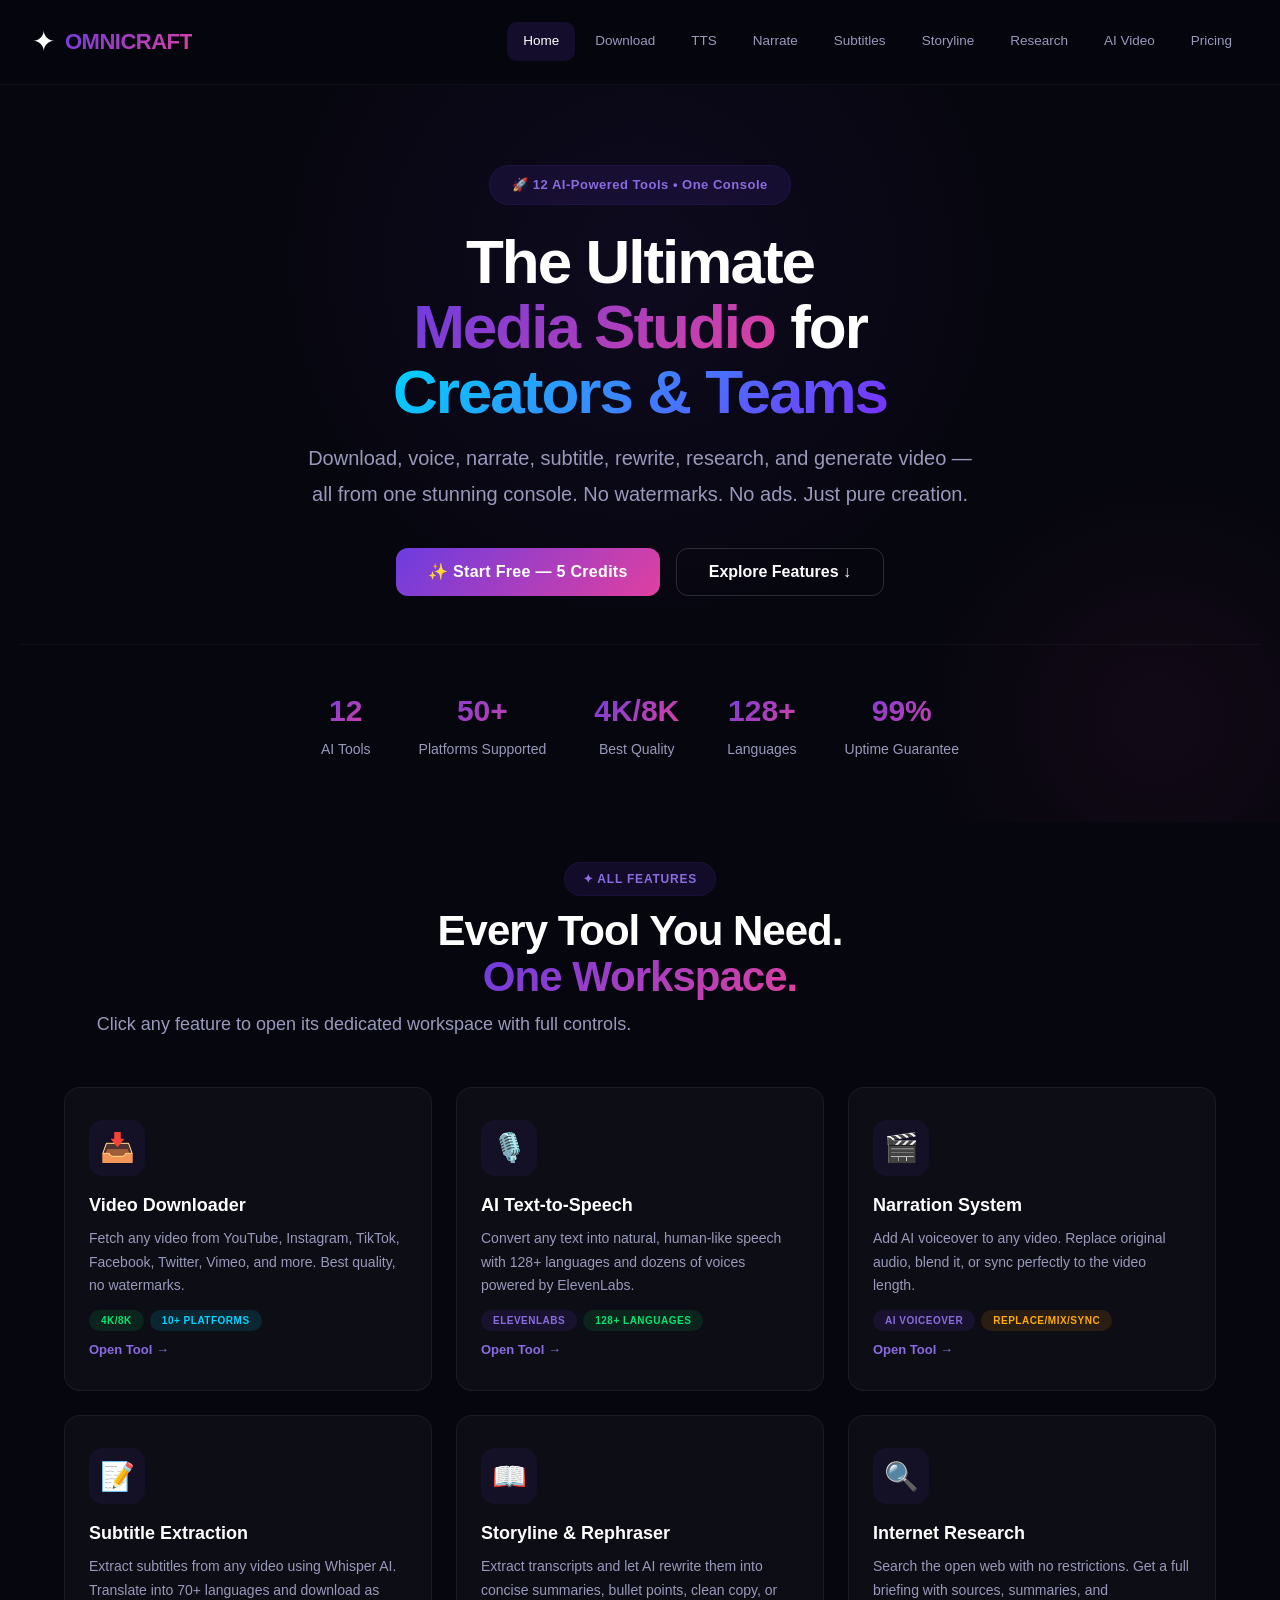
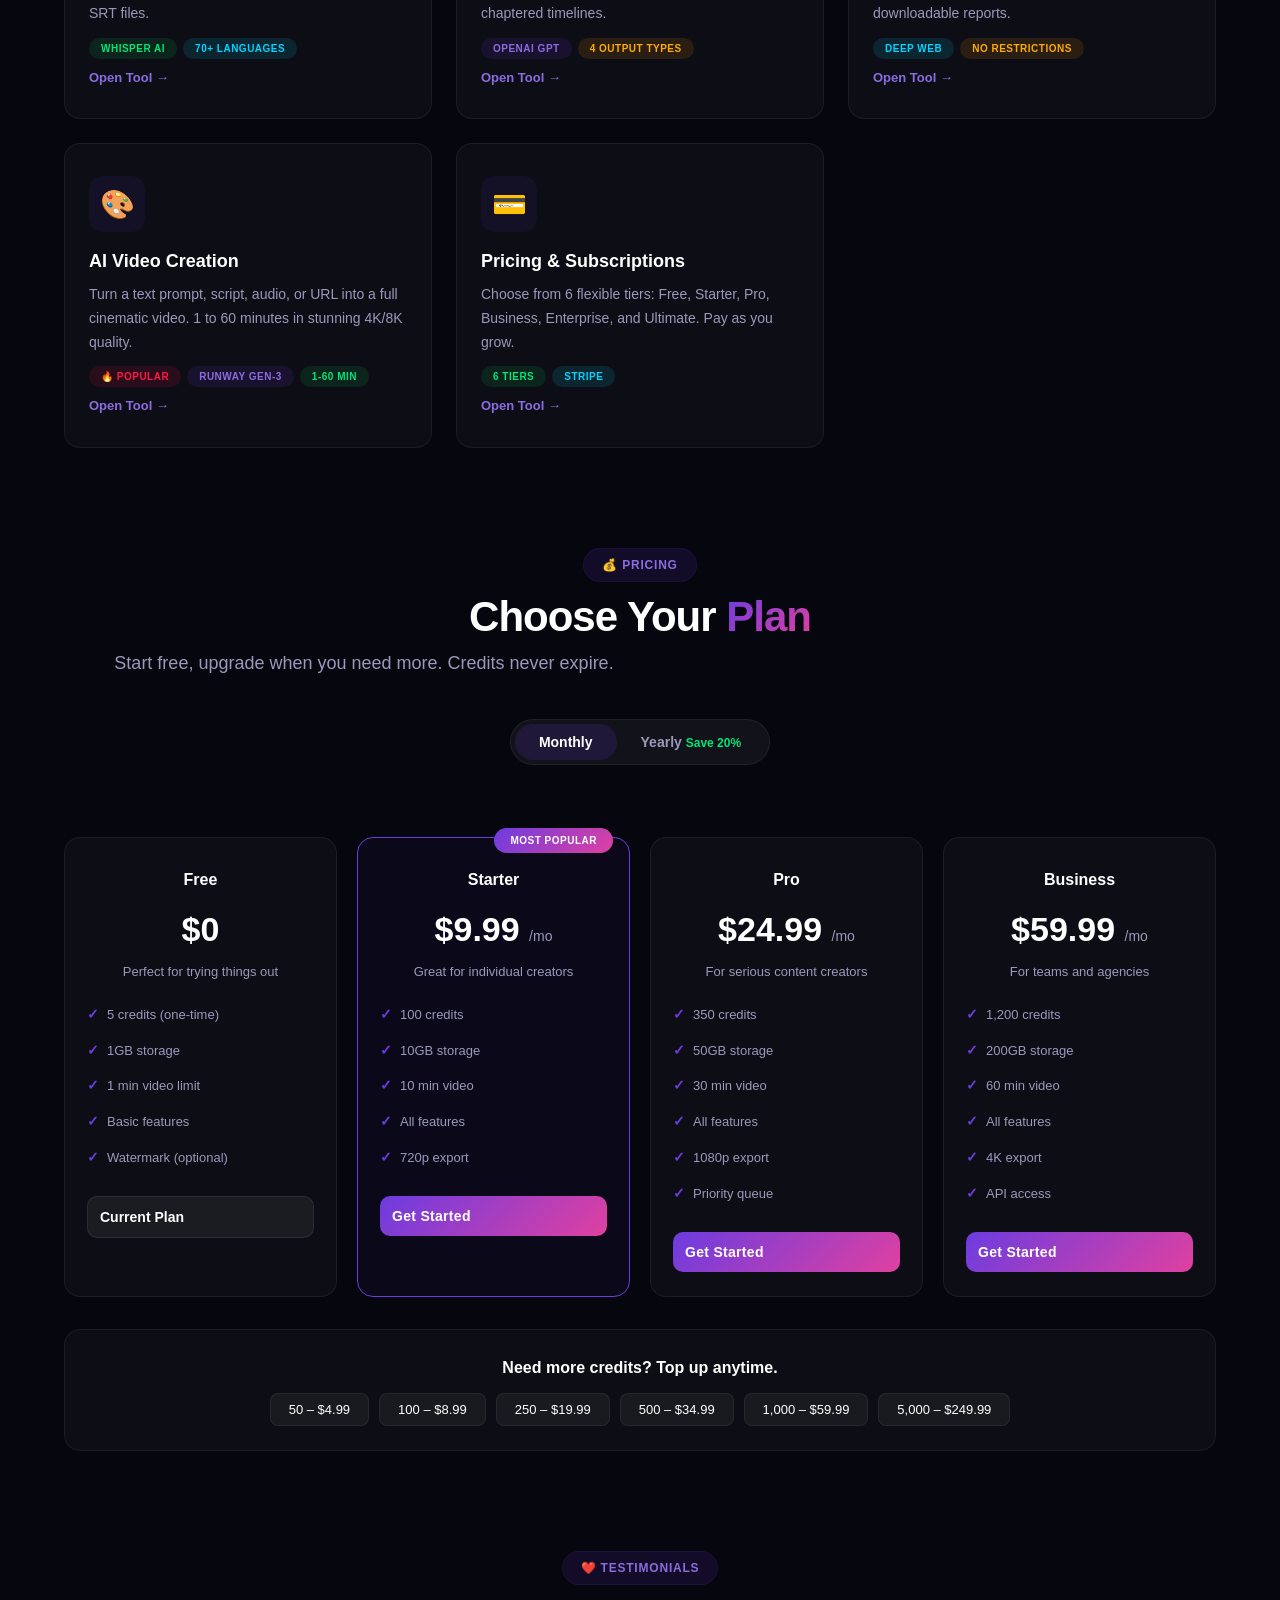
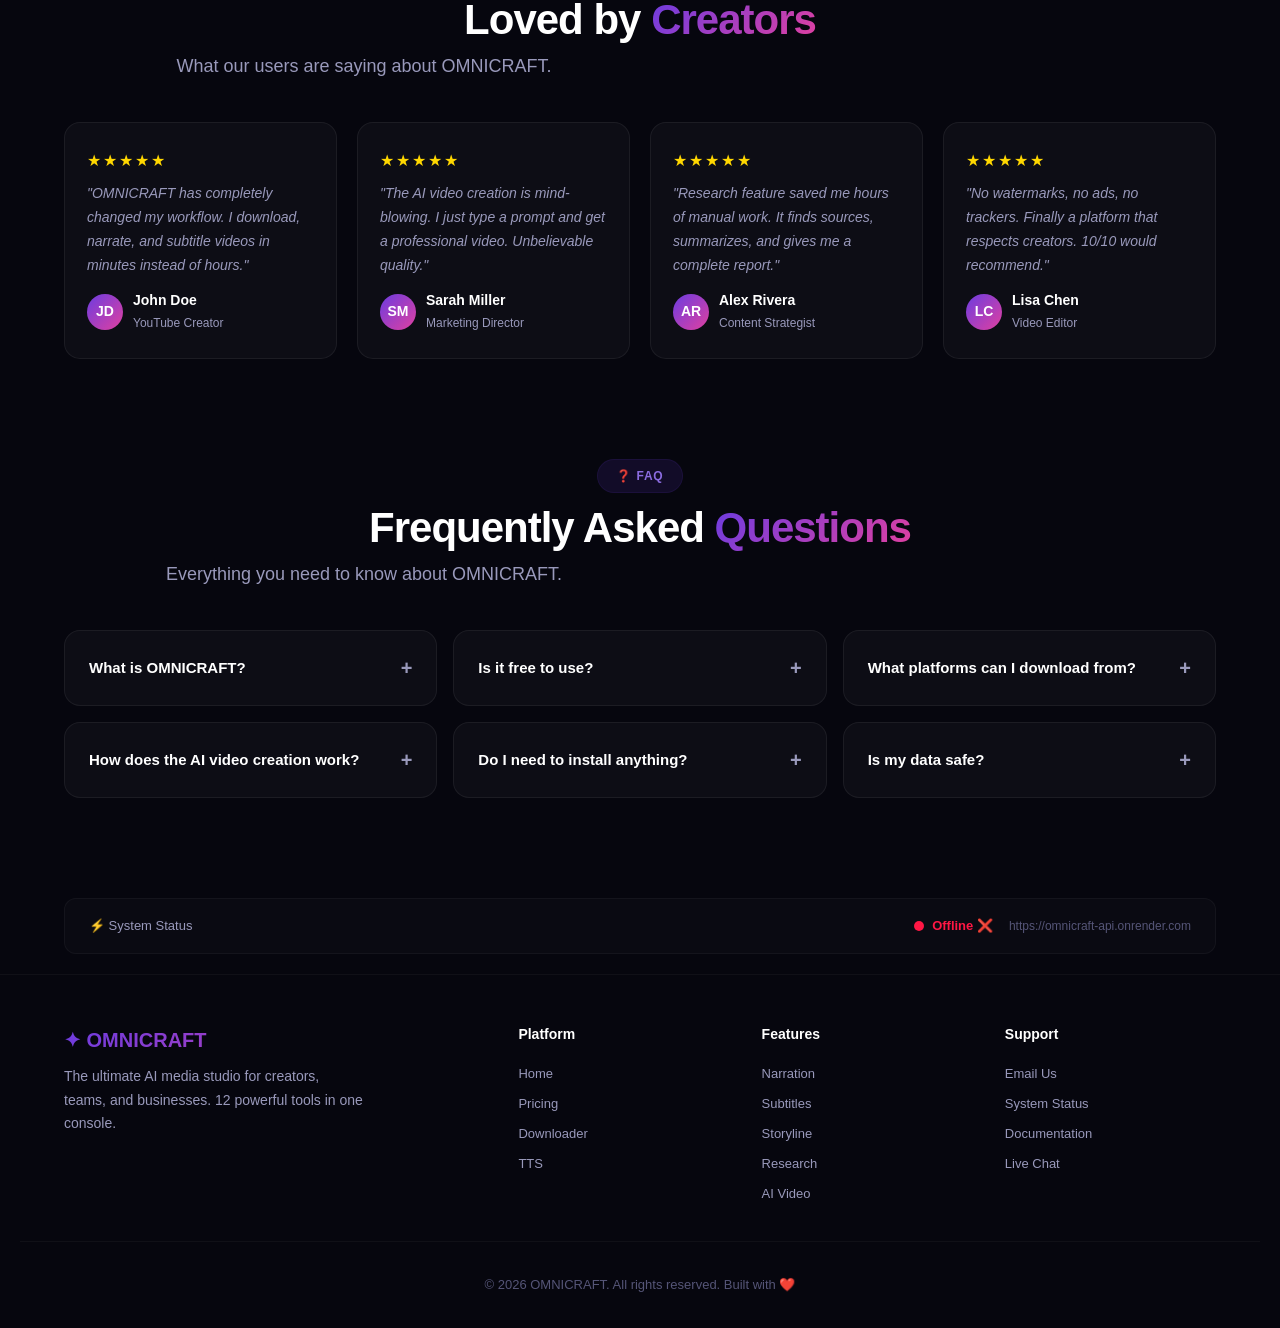
==== index.html @ f57deead "Rename index.html.html to index.html" ====
<!DOCTYPE html>
<html lang="en">
<head>
    <meta charset="UTF-8" />
    <meta name="viewport" content="width=device-width, initial-scale=1.0" />
    <title>OMNICRAFT – The Ultimate AI Video Studio</title>
    <meta name="description" content="12 AI-powered media tools in one platform. Download, narrate, subtitle, research, and create videos. No watermarks. No ads." />

    <style>
        /* ============================================================
                   RESET & BASE
                   ============================================================ */
        *,
        *::before,
        *::after {
            margin: 0;
            padding: 0;
            box-sizing: border-box;
        }

        :root {
            --bg-primary: #06060e;
            --bg-secondary: #0a0a18;
            --bg-card: rgba(255, 255, 255, 0.03);
            --border-card: rgba(255, 255, 255, 0.06);
            --text-primary: #ffffff;
            --text-secondary: #9999bb;
            --text-muted: #555577;
            --gradient-1: linear-gradient(135deg, #6c3ce0, #e040a0);
            --gradient-2: linear-gradient(135deg, #00d4ff, #7b2ffc);
            --gradient-3: linear-gradient(135deg, #f7971e, #ffd200);
            --shadow-glow: 0 8px 48px rgba(108, 60, 224, 0.2);
            --radius: 16px;
            --transition: 0.4s cubic-bezier(0.25, 0.46, 0.45, 0.94);
        }

        html {
            scroll-behavior: smooth;
        }

        body {
            background: var(--bg-primary);
            color: var(--text-primary);
            font-family: -apple-system, BlinkMacSystemFont, 'Segoe UI', Roboto, 'Helvetica Neue', Arial, sans-serif;
            min-height: 100vh;
            line-height: 1.7;
            overflow-x: hidden;
        }

        ::-webkit-scrollbar {
            width: 6px;
        }
        ::-webkit-scrollbar-track {
            background: var(--bg-primary);
        }
        ::-webkit-scrollbar-thumb {
            background: #6c3ce0;
            border-radius: 10px;
        }

        a {
            color: inherit;
            text-decoration: none;
        }

        .container {
            max-width: 1200px;
            margin: 0 auto;
            padding: 0 24px;
        }

        .gradient-text {
            background: var(--gradient-1);
            -webkit-background-clip: text;
            -webkit-text-fill-color: transparent;
            background-clip: text;
        }

        .gradient-text-2 {
            background: var(--gradient-2);
            -webkit-background-clip: text;
            -webkit-text-fill-color: transparent;
            background-clip: text;
        }

        .section-badge {
            display: inline-block;
            background: rgba(108, 60, 224, 0.12);
            color: #8b6ce0;
            padding: 6px 18px;
            border-radius: 100px;
            font-size: 12px;
            font-weight: 600;
            letter-spacing: 0.8px;
            text-transform: uppercase;
            margin-bottom: 12px;
            border: 1px solid rgba(108, 60, 224, 0.1);
        }

        .section-title {
            font-size: 42px;
            font-weight: 900;
            letter-spacing: -1px;
            margin-bottom: 8px;
            line-height: 1.1;
        }

        .section-subtitle {
            color: var(--text-secondary);
            font-size: 18px;
            max-width: 600px;
            margin-bottom: 40px;
        }

        .text-center {
            text-align: center;
        }

        .text-center .section-subtitle {
            margin-left: auto;
            margin-right: auto;
        }

        /* ============================================================
                   BUTTONS
                   ============================================================ */
        .btn-primary {
            background: var(--gradient-1);
            color: #fff;
            border: none;
            padding: 14px 32px;
            border-radius: 12px;
            font-weight: 700;
            font-size: 16px;
            cursor: pointer;
            transition: all var(--transition);
            letter-spacing: 0.3px;
            position: relative;
            overflow: hidden;
            display: inline-flex;
            align-items: center;
            gap: 8px;
        }

        .btn-primary:hover {
            transform: translateY(-3px);
            box-shadow: 0 12px 40px rgba(108, 60, 224, 0.35);
        }

        .btn-primary:active {
            transform: scale(0.97);
        }

        .btn-secondary {
            background: rgba(255, 255, 255, 0.06);
            color: #fff;
            border: 1px solid rgba(255, 255, 255, 0.08);
            padding: 14px 32px;
            border-radius: 12px;
            font-weight: 600;
            font-size: 16px;
            cursor: pointer;
            transition: all var(--transition);
            display: inline-flex;
            align-items: center;
            gap: 8px;
        }

        .btn-secondary:hover {
            background: rgba(255, 255, 255, 0.1);
            border-color: rgba(255, 255, 255, 0.2);
            transform: translateY(-3px);
        }

        .btn-success {
            background: linear-gradient(135deg, #00c853, #00e676);
            color: #fff;
            border: none;
            padding: 14px 32px;
            border-radius: 12px;
            font-weight: 700;
            font-size: 16px;
            cursor: pointer;
            transition: all var(--transition);
            display: inline-flex;
            align-items: center;
            gap: 8px;
        }

        .btn-success:hover {
            transform: translateY(-3px);
            box-shadow: 0 12px 40px rgba(0, 200, 83, 0.3);
        }

        .btn-outline {
            background: transparent;
            color: #fff;
            border: 1.5px solid rgba(255, 255, 255, 0.15);
            padding: 14px 32px;
            border-radius: 12px;
            font-weight: 600;
            font-size: 16px;
            cursor: pointer;
            transition: all var(--transition);
            display: inline-flex;
            align-items: center;
            gap: 8px;
        }

        .btn-outline:hover {
            background: rgba(255, 255, 255, 0.05);
            border-color: rgba(255, 255, 255, 0.3);
            transform: translateY(-3px);
        }

        .btn-sm {
            padding: 10px 22px;
            font-size: 14px;
        }

        /* ============================================================
                   NAVIGATION
                   ============================================================ */
        nav {
            display: flex;
            justify-content: space-between;
            align-items: center;
            padding: 18px 32px;
            background: rgba(6, 6, 14, 0.92);
            backdrop-filter: blur(20px);
            -webkit-backdrop-filter: blur(20px);
            border-bottom: 1px solid rgba(255, 255, 255, 0.04);
            position: sticky;
            top: 0;
            z-index: 1000;
            flex-wrap: wrap;
            gap: 12px;
        }

        .nav-brand {
            display: flex;
            align-items: center;
            gap: 10px;
            cursor: pointer;
            user-select: none;
        }

        .nav-brand .logo-icon {
            font-size: 28px;
        }

        .nav-brand .logo-text {
            font-size: 22px;
            font-weight: 800;
            background: var(--gradient-1);
            -webkit-background-clip: text;
            -webkit-text-fill-color: transparent;
            background-clip: text;
            letter-spacing: -0.5px;
        }

        .nav-links {
            display: flex;
            align-items: center;
            gap: 4px;
            flex-wrap: wrap;
        }

        .nav-links a {
            color: var(--text-secondary);
            font-size: 13.5px;
            font-weight: 500;
            padding: 8px 16px;
            border-radius: 10px;
            transition: all var(--transition);
            cursor: pointer;
        }

        .nav-links a:hover {
            color: #fff;
            background: rgba(255, 255, 255, 0.05);
        }

        .nav-links a.active {
            color: #fff;
            background: rgba(108, 60, 224, 0.15);
        }

        .nav-actions {
            display: flex;
            align-items: center;
            gap: 10px;
        }

        /* Mobile hamburger */
        .nav-toggle {
            display: none;
            background: none;
            border: none;
            color: #fff;
            font-size: 24px;
            cursor: pointer;
            padding: 4px 8px;
        }

        /* ============================================================
                   PAGE SYSTEM
                   ============================================================ */
        .page {
            display: none;
            animation: fadeSlideUp 0.5s ease;
        }

        .page.active {
            display: block;
        }

        @keyframes fadeSlideUp {
            from {
                opacity: 0;
                transform: translateY(30px);
            }
            to {
                opacity: 1;
                transform: translateY(0);
            }
        }

        .back-btn {
            display: inline-flex;
            align-items: center;
            gap: 8px;
            background: rgba(255, 255, 255, 0.05);
            border: none;
            color: var(--text-secondary);
            padding: 10px 20px;
            border-radius: 10px;
            cursor: pointer;
            font-size: 14px;
            font-weight: 500;
            transition: all var(--transition);
            margin-bottom: 28px;
        }

        .back-btn:hover {
            background: rgba(255, 255, 255, 0.1);
            color: #fff;
            transform: translateX(-4px);
        }

        .page-header {
            margin-bottom: 32px;
        }

        .page-header h1 {
            font-size: 38px;
            font-weight: 900;
            letter-spacing: -0.5px;
            margin-bottom: 6px;
        }

        .page-header p {
            color: var(--text-secondary);
            font-size: 18px;
        }

        .page-content {
            max-width: 900px;
            margin: 0 auto;
        }

        /* ============================================================
                   HOME – HERO
                   ============================================================ */
        .hero {
            position: relative;
            padding: 80px 20px 60px;
            text-align: center;
            overflow: hidden;
        }

        .hero-bg-glow {
            position: absolute;
            top: -30%;
            left: 50%;
            transform: translateX(-50%);
            width: 800px;
            height: 800px;
            background: radial-gradient(circle, rgba(108, 60, 224, 0.08), transparent 70%);
            pointer-events: none;
            z-index: 0;
        }

        .hero-bg-glow-2 {
            position: absolute;
            bottom: -20%;
            right: -10%;
            width: 500px;
            height: 500px;
            background: radial-gradient(circle, rgba(224, 64, 160, 0.06), transparent 70%);
            pointer-events: none;
            z-index: 0;
        }

        .hero-content {
            position: relative;
            z-index: 1;
        }

        .hero-badge {
            display: inline-block;
            background: rgba(108, 60, 224, 0.12);
            color: #8b6ce0;
            padding: 8px 22px;
            border-radius: 100px;
            font-size: 13px;
            font-weight: 600;
            letter-spacing: 0.5px;
            margin-bottom: 24px;
            border: 1px solid rgba(108, 60, 224, 0.1);
            animation: pulseBadge 2s infinite;
        }

        @keyframes pulseBadge {
            0%,
            100% {
                transform: scale(1);
            }
            50% {
                transform: scale(1.02);
            }
        }

        .hero h1 {
            font-size: 62px;
            font-weight: 900;
            line-height: 1.05;
            letter-spacing: -2px;
            margin-bottom: 16px;
        }

        .hero h1 .highlight {
            background: var(--gradient-1);
            -webkit-background-clip: text;
            -webkit-text-fill-color: transparent;
            background-clip: text;
        }

        .hero h1 .highlight-2 {
            background: var(--gradient-2);
            -webkit-background-clip: text;
            -webkit-text-fill-color: transparent;
            background-clip: text;
        }

        .hero p {
            color: var(--text-secondary);
            font-size: 20px;
            max-width: 680px;
            margin: 0 auto 36px;
            line-height: 1.8;
        }

        .hero-actions {
            display: flex;
            justify-content: center;
            gap: 16px;
            flex-wrap: wrap;
            margin-bottom: 48px;
        }

        .hero-stats {
            display: flex;
            justify-content: center;
            gap: 48px;
            padding-top: 40px;
            border-top: 1px solid rgba(255, 255, 255, 0.04);
            flex-wrap: wrap;
        }

        .hero-stats .stat {
            text-align: center;
        }

        .hero-stats .stat .number {
            font-size: 30px;
            font-weight: 900;
            background: var(--gradient-1);
            -webkit-background-clip: text;
            -webkit-text-fill-color: transparent;
            background-clip: text;
        }

        .hero-stats .stat .label {
            font-size: 14px;
            color: var(--text-secondary);
            font-weight: 500;
            margin-top: 2px;
        }

        /* ============================================================
                   HOME – FEATURES SECTION (DETAILED)
                   ============================================================ */
        .features-section {
            padding: 40px 0 60px;
        }

        .features-section .section-header {
            text-align: center;
            margin-bottom: 48px;
        }

        .features-grid {
            display: grid;
            grid-template-columns: repeat(auto-fit, minmax(280px, 1fr));
            gap: 24px;
        }

        .feature-card {
            background: var(--bg-card);
            border: 1px solid var(--border-card);
            border-radius: var(--radius);
            padding: 32px 24px 28px;
            cursor: pointer;
            transition: all var(--transition);
            position: relative;
            overflow: hidden;
            text-align: left;
        }

        .feature-card::before {
            content: '';
            position: absolute;
            top: 0;
            left: 0;
            right: 0;
            bottom: 0;
            background: var(--gradient-1);
            opacity: 0;
            transition: opacity var(--transition);
            border-radius: var(--radius);
        }

        .feature-card:hover::before {
            opacity: 0.05;
        }

        .feature-card:hover {
            transform: translateY(-8px);
            border-color: rgba(108, 60, 224, 0.2);
            box-shadow: var(--shadow-glow);
        }

        .feature-card:active {
            transform: scale(0.98);
        }

        .feature-card .icon-wrap {
            display: inline-flex;
            align-items: center;
            justify-content: center;
            width: 56px;
            height: 56px;
            background: rgba(108, 60, 224, 0.08);
            border-radius: 14px;
            font-size: 28px;
            margin-bottom: 14px;
            position: relative;
            z-index: 1;
            transition: all var(--transition);
        }

        .feature-card:hover .icon-wrap {
            background: rgba(108, 60, 224, 0.15);
            transform: scale(1.05);
        }

        .feature-card h3 {
            font-size: 18px;
            font-weight: 700;
            margin-bottom: 6px;
            position: relative;
            z-index: 1;
        }

        .feature-card p {
            font-size: 14px;
            color: var(--text-secondary);
            line-height: 1.7;
            margin-bottom: 12px;
            position: relative;
            z-index: 1;
        }

        .feature-card .feature-tags {
            display: flex;
            gap: 6px;
            flex-wrap: wrap;
            position: relative;
            z-index: 1;
        }

        .feature-card .feature-tags span {
            font-size: 10px;
            font-weight: 600;
            padding: 2px 12px;
            border-radius: 100px;
            text-transform: uppercase;
            letter-spacing: 0.5px;
        }

        .feature-card .feature-tags .tag-purple {
            background: rgba(108, 60, 224, 0.12);
            color: #8b6ce0;
        }

        .feature-card .feature-tags .tag-green {
            background: rgba(0, 200, 83, 0.12);
            color: #00e676;
        }

        .feature-card .feature-tags .tag-orange {
            background: rgba(255, 152, 0, 0.12);
            color: #ffab00;
        }

        .feature-card .feature-tags .tag-blue {
            background: rgba(0, 212, 255, 0.12);
            color: #00d4ff;
        }

        .feature-card .feature-tags .tag-red {
            background: rgba(255, 23, 68, 0.12);
            color: #ff1744;
        }

        .feature-card .learn-more {
            display: inline-flex;
            align-items: center;
            gap: 4px;
            color: #8b6ce0;
            font-size: 13px;
            font-weight: 600;
            margin-top: 8px;
            position: relative;
            z-index: 1;
            transition: all var(--transition);
        }

        .feature-card:hover .learn-more {
            gap: 10px;
            color: #a88cff;
        }

        /* ============================================================
                   HOME – PRICING SECTION
                   ============================================================ */
        .pricing-section {
            padding: 40px 0 60px;
        }

        .pricing-section .section-header {
            text-align: center;
            margin-bottom: 40px;
        }

        .pricing-toggle {
            display: inline-flex;
            background: rgba(255, 255, 255, 0.05);
            border-radius: 100px;
            padding: 4px;
            margin-bottom: 32px;
            border: 1px solid rgba(255, 255, 255, 0.06);
        }

        .pricing-toggle button {
            background: none;
            border: none;
            padding: 10px 24px;
            border-radius: 100px;
            color: var(--text-secondary);
            font-weight: 600;
            font-size: 14px;
            cursor: pointer;
            transition: all var(--transition);
        }

        .pricing-toggle button.active {
            background: rgba(108, 60, 224, 0.15);
            color: #fff;
        }

        .pricing-toggle button:hover:not(.active) {
            color: #fff;
        }

        .pricing-grid {
            display: grid;
            grid-template-columns: repeat(auto-fit, minmax(220px, 1fr));
            gap: 20px;
        }

        .pricing-card {
            background: var(--bg-card);
            border: 1px solid var(--border-card);
            border-radius: var(--radius);
            padding: 28px 22px 24px;
            text-align: center;
            transition: all var(--transition);
            position: relative;
        }

        .pricing-card:hover {
            transform: translateY(-6px);
            border-color: rgba(255, 255, 255, 0.1);
            box-shadow: var(--shadow-glow);
        }

        .pricing-card.popular {
            border-color: #6c3ce0;
            background: rgba(108, 60, 224, 0.05);
        }

        .pricing-card.popular .popular-badge {
            position: absolute;
            top: -10px;
            right: 16px;
            background: var(--gradient-1);
            color: #fff;
            font-size: 10px;
            font-weight: 700;
            padding: 4px 16px;
            border-radius: 100px;
            text-transform: uppercase;
            letter-spacing: 0.5px;
        }

        .pricing-card .plan-name {
            font-size: 16px;
            font-weight: 700;
        }

        .pricing-card .plan-price {
            font-size: 34px;
            font-weight: 900;
            margin: 8px 0 2px;
        }

        .pricing-card .plan-price small {
            font-size: 14px;
            font-weight: 400;
            color: var(--text-secondary);
        }

        .pricing-card .plan-desc {
            font-size: 13px;
            color: var(--text-secondary);
            margin-bottom: 14px;
        }

        .pricing-card .plan-features {
            list-style: none;
            margin: 14px 0 20px;
            text-align: left;
        }

        .pricing-card .plan-features li {
            padding: 6px 0;
            color: var(--text-secondary);
            font-size: 13px;
            display: flex;
            align-items: center;
            gap: 8px;
        }

        .pricing-card .plan-features li::before {
            content: '✓';
            color: #6c3ce0;
            font-weight: 700;
            font-size: 14px;
        }

        .pricing-card .btn {
            width: 100%;
            padding: 12px;
            border: none;
            border-radius: 10px;
            font-weight: 700;
            cursor: pointer;
            transition: all var(--transition);
            font-size: 14px;
        }

        .pricing-card .btn-primary {
            color: #fff;
        }

        .pricing-card .btn-secondary {
            color: #fff;
            background: rgba(255, 255, 255, 0.06);
            border: 1px solid rgba(255, 255, 255, 0.08);
        }

        .pricing-card .btn-secondary:hover {
            background: rgba(255, 255, 255, 0.12);
        }

        .pricing-extra {
            margin-top: 32px;
            padding: 24px;
            background: var(--bg-card);
            border: 1px solid var(--border-card);
            border-radius: var(--radius);
            text-align: center;
        }

        .pricing-extra h4 {
            font-size: 16px;
            margin-bottom: 12px;
        }

        .pricing-extra .credit-packs {
            display: flex;
            justify-content: center;
            gap: 10px;
            flex-wrap: wrap;
        }

        .pricing-extra .credit-packs button {
            background: rgba(255, 255, 255, 0.05);
            border: 1px solid rgba(255, 255, 255, 0.06);
            color: #fff;
            padding: 8px 18px;
            border-radius: 8px;
            cursor: pointer;
            font-size: 13px;
            transition: all var(--transition);
        }

        .pricing-extra .credit-packs button:hover {
            background: rgba(255, 255, 255, 0.1);
            transform: translateY(-2px);
        }

        /* ============================================================
                   HOME – TESTIMONIALS
                   ============================================================ */
        .testimonials-section {
            padding: 40px 0 60px;
        }

        .testimonials-section .section-header {
            text-align: center;
            margin-bottom: 40px;
        }

        .testimonial-grid {
            display: grid;
            grid-template-columns: repeat(auto-fit, minmax(240px, 1fr));
            gap: 20px;
        }

        .testimonial-card {
            background: var(--bg-card);
            border: 1px solid var(--border-card);
            border-radius: var(--radius);
            padding: 24px 22px;
            transition: all var(--transition);
        }

        .testimonial-card:hover {
            border-color: rgba(108, 60, 224, 0.15);
            transform: translateY(-4px);
        }

        .testimonial-card .stars {
            color: #ffd700;
            font-size: 16px;
            letter-spacing: 2px;
            margin-bottom: 8px;
        }

        .testimonial-card blockquote {
            color: var(--text-secondary);
            font-size: 14px;
            line-height: 1.7;
            font-style: italic;
            margin-bottom: 12px;
        }

        .testimonial-card .author {
            display: flex;
            align-items: center;
            gap: 10px;
        }

        .testimonial-card .author .avatar {
            width: 36px;
            height: 36px;
            border-radius: 50%;
            background: var(--gradient-1);
            display: flex;
            align-items: center;
            justify-content: center;
            font-weight: 700;
            font-size: 14px;
        }

        .testimonial-card .author .name {
            font-size: 14px;
            font-weight: 600;
        }

        .testimonial-card .author .role {
            font-size: 12px;
            color: var(--text-secondary);
        }

        /* ============================================================
                   HOME – FAQ
                   ============================================================ */
        .faq-section {
            padding: 40px 0 60px;
        }

        .faq-section .section-header {
            text-align: center;
            margin-bottom: 40px;
        }

        .faq-grid {
            display: grid;
            grid-template-columns: repeat(auto-fit, minmax(300px, 1fr));
            gap: 16px;
        }

        .faq-item {
            background: var(--bg-card);
            border: 1px solid var(--border-card);
            border-radius: var(--radius);
            padding: 20px 24px;
            cursor: pointer;
            transition: all var(--transition);
        }

        .faq-item:hover {
            border-color: rgba(255, 255, 255, 0.1);
        }

        .faq-item .question {
            font-weight: 700;
            font-size: 15px;
            display: flex;
            justify-content: space-between;
            align-items: center;
        }

        .faq-item .question .toggle {
            font-size: 20px;
            color: var(--text-secondary);
            transition: all var(--transition);
        }

        .faq-item .answer {
            color: var(--text-secondary);
            font-size: 14px;
            line-height: 1.7;
            max-height: 0;
            overflow: hidden;
            transition: max-height 0.4s ease, padding 0.3s ease;
        }

        .faq-item.open .answer {
            max-height: 200px;
            padding-top: 12px;
        }

        .faq-item.open .question .toggle {
            transform: rotate(45deg);
        }

        /* ============================================================
                   FOOTER
                   ============================================================ */
        .footer {
            padding: 48px 20px 32px;
            border-top: 1px solid rgba(255, 255, 255, 0.04);
            margin-top: 20px;
        }

        .footer-grid {
            display: grid;
            grid-template-columns: 2fr 1fr 1fr 1fr;
            gap: 32px;
            max-width: 1200px;
            margin: 0 auto;
            padding: 0 24px;
        }

        .footer-brand .logo-text {
            font-size: 20px;
            font-weight: 800;
            background: var(--gradient-1);
            -webkit-background-clip: text;
            -webkit-text-fill-color: transparent;
            background-clip: text;
        }

        .footer-brand p {
            color: var(--text-secondary);
            font-size: 14px;
            margin-top: 8px;
            max-width: 300px;
            line-height: 1.7;
        }

        .footer-col h5 {
            font-size: 14px;
            font-weight: 700;
            margin-bottom: 12px;
            color: #fff;
        }

        .footer-col a {
            display: block;
            color: var(--text-secondary);
            font-size: 13px;
            padding: 4px 0;
            transition: color var(--transition);
            cursor: pointer;
        }

        .footer-col a:hover {
            color: #fff;
        }

        .footer-bottom {
            text-align: center;
            padding-top: 32px;
            margin-top: 32px;
            border-top: 1px solid rgba(255, 255, 255, 0.04);
            color: var(--text-muted);
            font-size: 13px;
        }

        /* ============================================================
                   FEATURE PAGES – CARDS & FORMS
                   ============================================================ */
        .card {
            background: var(--bg-card);
            border: 1px solid var(--border-card);
            border-radius: var(--radius);
            padding: 28px;
            margin-bottom: 20px;
            transition: border-color var(--transition);
        }

        .card:hover {
            border-color: rgba(255, 255, 255, 0.08);
        }

        .card h3 {
            font-size: 18px;
            font-weight: 700;
            margin-bottom: 16px;
        }

        .card label {
            display: block;
            font-size: 13px;
            font-weight: 600;
            color: var(--text-secondary);
            margin-bottom: 4px;
            margin-top: 14px;
        }

        .card label:first-of-type {
            margin-top: 0;
        }

        .card input,
        .card textarea,
        .card select {
            width: 100%;
            padding: 12px 16px;
            background: rgba(255, 255, 255, 0.04);
            border: 1px solid rgba(255, 255, 255, 0.06);
            border-radius: 10px;
            color: #fff;
            font-size: 14px;
            font-family: inherit;
            transition: all var(--transition);
        }

        .card input:focus,
        .card textarea:focus,
        .card select:focus {
            outline: none;
            border-color: #6c3ce0;
            background: rgba(255, 255, 255, 0.06);
            box-shadow: 0 0 0 3px rgba(108, 60, 224, 0.1);
        }

        .card textarea {
            min-height: 100px;
            resize: vertical;
        }

        .card select option {
            background: #14141e;
            color: #fff;
        }

        .form-row {
            display: grid;
            grid-template-columns: 1fr 1fr;
            gap: 14px;
        }

        .form-grid-3 {
            display: grid;
            grid-template-columns: repeat(auto-fit, minmax(160px, 1fr));
            gap: 12px;
        }

        .form-grid-4 {
            display: grid;
            grid-template-columns: repeat(auto-fit, minmax(140px, 1fr));
            gap: 12px;
        }

        .output-box {
            background: rgba(255, 255, 255, 0.02);
            border: 1px solid rgba(255, 255, 255, 0.05);
            border-radius: 10px;
            padding: 16px;
            min-height: 70px;
            color: var(--text-secondary);
            font-size: 14px;
            line-height: 1.7;
            margin-top: 14px;
            white-space: pre-wrap;
            word-break: break-word;
            transition: all var(--transition);
        }

        .output-box.has-content {
            color: #eee;
            border-color: rgba(108, 60, 224, 0.15);
        }

        .status-badge {
            display: inline-block;
            padding: 4px 14px;
            border-radius: 100px;
            font-size: 12px;
            font-weight: 600;
            margin-top: 8px;
            margin-right: 6px;
        }

        .status-badge.purple {
            background: rgba(108, 60, 224, 0.12);
            color: #8b6ce0;
        }

        .status-badge.green {
            background: rgba(0, 200, 83, 0.12);
            color: #00e676;
        }

        .status-badge.orange {
            background: rgba(255, 152, 0, 0.12);
            color: #ffab00;
        }

        .status-badge.blue {
            background: rgba(0, 212, 255, 0.12);
            color: #00d4ff;
        }

        /* ============================================================
                   STATUS BAR
                   ============================================================ */
        .status-bar {
            background: rgba(255, 255, 255, 0.02);
            border: 1px solid rgba(255, 255, 255, 0.04);
            border-radius: 12px;
            padding: 16px 24px;
            display: flex;
            justify-content: space-between;
            align-items: center;
            flex-wrap: wrap;
            gap: 12px;
            margin-top: 40px;
        }

        .status-bar .status-label {
            font-size: 13px;
            color: var(--text-secondary);
        }

        .status-bar .status-indicator {
            display: flex;
            align-items: center;
            gap: 8px;
            font-size: 13px;
            font-weight: 600;
        }

        .status-bar .status-indicator .dot {
            width: 10px;
            height: 10px;
            border-radius: 50%;
            display: inline-block;
            animation: pulse 2s infinite;
        }

        .status-bar .status-indicator .dot.online {
            background: #00e676;
        }

        .status-bar .status-indicator .dot.offline {
            background: #ff1744;
            animation: none;
        }

        .status-bar .status-indicator .dot.checking {
            background: #ffab00;
        }

        @keyframes pulse {
            0%,
            100% {
                opacity: 1;
            }
            50% {
                opacity: 0.3;
            }
        }

        /* ============================================================
                   TOAST
                   ============================================================ */
        .toast-container {
            position: fixed;
            bottom: 30px;
            right: 30px;
            z-index: 9999;
            display: flex;
            flex-direction: column;
            gap: 10px;
            max-width: 420px;
            width: 100%;
        }

        .toast {
            background: rgba(16, 16, 32, 0.96);
            backdrop-filter: blur(16px);
            border: 1px solid rgba(255, 255, 255, 0.06);
            border-radius: 12px;
            padding: 14px 20px;
            color: #fff;
            font-size: 14px;
            box-shadow: 0 8px 40px rgba(0, 0, 0, 0.5);
            animation: toastIn 0.35s ease;
            border-left: 4px solid #6c3ce0;
        }

        .toast.success {
            border-left-color: #00e676;
        }
        .toast.error {
            border-left-color: #ff1744;
        }
        .toast.info {
            border-left-color: #00d4ff;
        }

        @keyframes toastIn {
            from {
                opacity: 0;
                transform: translateY(20px) scale(0.97);
            }
            to {
                opacity: 1;
                transform: translateY(0) scale(1);
            }
        }

        /* ============================================================
                   RESPONSIVE
                   ============================================================ */
        @media (max-width: 1024px) {
            .hero h1 {
                font-size: 48px;
            }
            .section-title {
                font-size: 34px;
            }
            .features-grid {
                grid-template-columns: repeat(auto-fit, minmax(240px, 1fr));
            }
            .footer-grid {
                grid-template-columns: 1fr 1fr;
            }
        }

        @media (max-width: 768px) {
            nav {
                padding: 12px 16px;
            }
            .nav-toggle {
                display: block;
            }
            .nav-links {
                display: none;
                width: 100%;
                flex-direction: column;
                align-items: flex-start;
                padding-top: 12px;
                gap: 6px;
            }
            .nav-links.open {
                display: flex;
            }
            .nav-links a {
                width: 100%;
                padding: 10px 12px;
            }

            .hero {
                padding: 40px 16px 30px;
            }
            .hero h1 {
                font-size: 34px;
            }
            .hero p {
                font-size: 17px;
            }
            .hero-stats {
                gap: 24px;
            }
            .hero-stats .stat .number {
                font-size: 22px;
            }

            .section-title {
                font-size: 28px;
            }
            .section-subtitle {
                font-size: 15px;
            }

            .features-grid {
                grid-template-columns: 1fr 1fr;
                gap: 14px;
            }
            .feature-card {
                padding: 22px 18px 20px;
            }
            .feature-card .icon-wrap {
                width: 44px;
                height: 44px;
                font-size: 22px;
            }
            .feature-card h3 {
                font-size: 15px;
            }
            .feature-card p {
                font-size: 13px;
            }

            .pricing-grid {
                grid-template-columns: 1fr 1fr;
            }

            .testimonial-grid {
                grid-template-columns: 1fr 1fr;
            }
            .faq-grid {
                grid-template-columns: 1fr;
            }

            .footer-grid {
                grid-template-columns: 1fr;
                gap: 24px;
            }

            .form-row {
                grid-template-columns: 1fr;
            }
            .form-grid-3 {
                grid-template-columns: 1fr 1fr;
            }
            .form-grid-4 {
                grid-template-columns: 1fr 1fr;
            }

            .page-header h1 {
                font-size: 28px;
            }
            .page-header p {
                font-size: 15px;
            }
            .card {
                padding: 20px 16px;
            }

            .toast-container {
                right: 16px;
                left: 16px;
                max-width: none;
                bottom: 16px;
            }
            .status-bar {
                flex-direction: column;
                text-align: center;
            }
        }

        @media (max-width: 480px) {
            .hero h1 {
                font-size: 28px;
            }
            .features-grid {
                grid-template-columns: 1fr;
            }
            .pricing-grid {
                grid-template-columns: 1fr;
            }
            .testimonial-grid {
                grid-template-columns: 1fr;
            }
            .form-grid-3 {
                grid-template-columns: 1fr;
            }
            .form-grid-4 {
                grid-template-columns: 1fr;
            }
            .hero-actions {
                flex-direction: column;
                align-items: center;
            }
            .hero-actions .btn {
                width: 100%;
                justify-content: center;
            }
            .pricing-extra .credit-packs {
                flex-direction: column;
                align-items: center;
            }
            .pricing-extra .credit-packs button {
                width: 100%;
            }
        }
    </style>
</head>

<body>

    <!-- ====== TOAST ====== -->
    <div class="toast-container" id="toastContainer"></div>

    <!-- ============================================================
    NAVIGATION
    ============================================================ -->
    <nav>
        <div class="nav-brand" onclick="navigateTo('home')">
            <span class="logo-icon">✦</span>
            <span class="logo-text">OMNICRAFT</span>
        </div>
        <button class="nav-toggle" id="navToggle" onclick="toggleNav()">☰</button>
        <div class="nav-links" id="navLinks">
            <a class="active" onclick="navigateTo('home')">Home</a>
            <a onclick="navigateTo('downloader')">Download</a>
            <a onclick="navigateTo('tts')">TTS</a>
            <a onclick="navigateTo('narration')">Narrate</a>
            <a onclick="navigateTo('subtitles')">Subtitles</a>
            <a onclick="navigateTo('storyline')">Storyline</a>
            <a onclick="navigateTo('research')">Research</a>
            <a onclick="navigateTo('video')">AI Video</a>
            <a onclick="navigateTo('pricing')">Pricing</a>
        </div>
    </nav>

    <!-- ============================================================
    HOME PAGE
    ============================================================ -->
    <div id="page-home" class="page active">

        <!-- HERO -->
        <section class="hero">
            <div class="hero-bg-glow"></div>
            <div class="hero-bg-glow-2"></div>
            <div class="hero-content">
                <div class="hero-badge">🚀 12 AI-Powered Tools • One Console</div>
                <h1>
                    The Ultimate<br />
                    <span class="highlight">Media Studio</span>
                    <span style="color:#fff;">for</span><br />
                    <span class="highlight-2">Creators &amp; Teams</span>
                </h1>
                <p>
                    Download, voice, narrate, subtitle, rewrite, research, and generate video —
                    all from one stunning console. No watermarks. No ads. Just pure creation.
                </p>
                <div class="hero-actions">
                    <button class="btn-primary" onclick="navigateTo('pricing')">✨ Start Free — 5 Credits</button>
                    <button class="btn-outline" onclick="document.getElementById('featuresSection').scrollIntoView({behavior:'smooth'})">
                        Explore Features ↓
                    </button>
                </div>
                <div class="hero-stats">
                    <div class="stat">
                        <div class="number">12</div>
                        <div class="label">AI Tools</div>
                    </div>
                    <div class="stat">
                        <div class="number">50+</div>
                        <div class="label">Platforms Supported</div>
                    </div>
                    <div class="stat">
                        <div class="number">4K/8K</div>
                        <div class="label">Best Quality</div>
                    </div>
                    <div class="stat">
                        <div class="number">128+</div>
                        <div class="label">Languages</div>
                    </div>
                    <div class="stat">
                        <div class="number">99%</div>
                        <div class="label">Uptime Guarantee</div>
                    </div>
                </div>
            </div>
        </section>

        <!-- FEATURES -->
        <section id="featuresSection" class="features-section">
            <div class="container">
                <div class="section-header">
                    <span class="section-badge">✦ All Features</span>
                    <h2 class="section-title">Every Tool You Need.<br /><span class="gradient-text">One Workspace.</span></h2>
                    <p class="section-subtitle">Click any feature to open its dedicated workspace with full controls.</p>
                </div>
                <div class="features-grid">

                    <!-- Downloader -->
                    <div class="feature-card" onclick="navigateTo('downloader')">
                        <div class="icon-wrap">📥</div>
                        <h3>Video Downloader</h3>
                        <p>Fetch any video from YouTube, Instagram, TikTok, Facebook, Twitter, Vimeo, and more. Best quality, no watermarks.</p>
                        <div class="feature-tags">
                            <span class="tag-green">4K/8K</span>
                            <span class="tag-blue">10+ Platforms</span>
                        </div>
                        <span class="learn-more">Open Tool →</span>
                    </div>

                    <!-- TTS -->
                    <div class="feature-card" onclick="navigateTo('tts')">
                        <div class="icon-wrap">🎙️</div>
                        <h3>AI Text-to-Speech</h3>
                        <p>Convert any text into natural, human-like speech with 128+ languages and dozens of voices powered by ElevenLabs.</p>
                        <div class="feature-tags">
                            <span class="tag-purple">ElevenLabs</span>
                            <span class="tag-green">128+ Languages</span>
                        </div>
                        <span class="learn-more">Open Tool →</span>
                    </div>

                    <!-- Narration -->
                    <div class="feature-card" onclick="navigateTo('narration')">
                        <div class="icon-wrap">🎬</div>
                        <h3>Narration System</h3>
                        <p>Add AI voiceover to any video. Replace original audio, blend it, or sync perfectly to the video length.</p>
                        <div class="feature-tags">
                            <span class="tag-purple">AI Voiceover</span>
                            <span class="tag-orange">Replace/Mix/Sync</span>
                        </div>
                        <span class="learn-more">Open Tool →</span>
                    </div>

                    <!-- Subtitles -->
                    <div class="feature-card" onclick="navigateTo('subtitles')">
                        <div class="icon-wrap">📝</div>
                        <h3>Subtitle Extraction</h3>
                        <p>Extract subtitles from any video using Whisper AI. Translate into 70+ languages and download as SRT files.</p>
                        <div class="feature-tags">
                            <span class="tag-green">Whisper AI</span>
                            <span class="tag-blue">70+ Languages</span>
                        </div>
                        <span class="learn-more">Open Tool →</span>
                    </div>

                    <!-- Storyline -->
                    <div class="feature-card" onclick="navigateTo('storyline')">
                        <div class="icon-wrap">📖</div>
                        <h3>Storyline &amp; Rephraser</h3>
                        <p>Extract transcripts and let AI rewrite them into concise summaries, bullet points, clean copy, or chaptered timelines.</p>
                        <div class="feature-tags">
                            <span class="tag-purple">OpenAI GPT</span>
                            <span class="tag-orange">4 Output Types</span>
                        </div>
                        <span class="learn-more">Open Tool →</span>
                    </div>

                    <!-- Research -->
                    <div class="feature-card" onclick="navigateTo('research')">
                        <div class="icon-wrap">🔍</div>
                        <h3>Internet Research</h3>
                        <p>Search the open web with no restrictions. Get a full briefing with sources, summaries, and downloadable reports.</p>
                        <div class="feature-tags">
                            <span class="tag-blue">Deep Web</span>
                            <span class="tag-orange">No Restrictions</span>
                        </div>
                        <span class="learn-more">Open Tool →</span>
                    </div>

                    <!-- AI Video -->
                    <div class="feature-card" onclick="navigateTo('video')">
                        <div class="icon-wrap">🎨</div>
                        <h3>AI Video Creation</h3>
                        <p>Turn a text prompt, script, audio, or URL into a full cinematic video. 1 to 60 minutes in stunning 4K/8K quality.</p>
                        <div class="feature-tags">
                            <span class="tag-red">🔥 Popular</span>
                            <span class="tag-purple">Runway Gen-3</span>
                            <span class="tag-green">1-60 min</span>
                        </div>
                        <span class="learn-more">Open Tool →</span>
                    </div>

                    <!-- Pricing -->
                    <div class="feature-card" onclick="navigateTo('pricing')">
                        <div class="icon-wrap">💳</div>
                        <h3>Pricing &amp; Subscriptions</h3>
                        <p>Choose from 6 flexible tiers: Free, Starter, Pro, Business, Enterprise, and Ultimate. Pay as you grow.</p>
                        <div class="feature-tags">
                            <span class="tag-green">6 Tiers</span>
                            <span class="tag-blue">Stripe</span>
                        </div>
                        <span class="learn-more">Open Tool →</span>
                    </div>

                </div>
            </div>
        </section>

        <!-- PRICING PREVIEW -->
        <section class="pricing-section" id="pricingSection">
            <div class="container">
                <div class="section-header">
                    <span class="section-badge">💰 Pricing</span>
                    <h2 class="section-title">Choose Your <span class="gradient-text">Plan</span></h2>
                    <p class="section-subtitle">Start free, upgrade when you need more. Credits never expire.</p>
                    <div class="pricing-toggle">
                        <button class="active" onclick="togglePricing('monthly')">Monthly</button>
                        <button onclick="togglePricing('yearly')">Yearly <span style="color:#00e676;font-size:12px;">Save 20%</span></button>
                    </div>
                </div>
                <div class="pricing-grid" id="pricingGrid">
                    <!-- Free -->
                    <div class="pricing-card">
                        <div class="plan-name">Free</div>
                        <div class="plan-price" data-monthly="$0" data-yearly="$0">$0</div>
                        <div class="plan-desc">Perfect for trying things out</div>
                        <ul class="plan-features">
                            <li>5 credits (one-time)</li>
                            <li>1GB storage</li>
                            <li>1 min video limit</li>
                            <li>Basic features</li>
                            <li>Watermark (optional)</li>
                        </ul>
                        <button class="btn btn-secondary" onclick="showToast('Free plan active!','info')">Current Plan</button>
                    </div>

                    <!-- Starter -->
                    <div class="pricing-card popular">
                        <div class="popular-badge">Most Popular</div>
                        <div class="plan-name">Starter</div>
                        <div class="plan-price" data-monthly="$9.99" data-yearly="$7.99">$9.99 <small>/mo</small></div>
                        <div class="plan-desc">Great for individual creators</div>
                        <ul class="plan-features">
                            <li>100 credits</li>
                            <li>10GB storage</li>
                            <li>10 min video</li>
                            <li>All features</li>
                            <li>720p export</li>
                        </ul>
                        <button class="btn btn-primary" onclick="handleSubscribe('starter')">Get Started</button>
                    </div>

                    <!-- Pro -->
                    <div class="pricing-card">
                        <div class="plan-name">Pro</div>
                        <div class="plan-price" data-monthly="$24.99" data-yearly="$19.99">$24.99 <small>/mo</small></div>
                        <div class="plan-desc">For serious content creators</div>
                        <ul class="plan-features">
                            <li>350 credits</li>
                            <li>50GB storage</li>
                            <li>30 min video</li>
                            <li>All features</li>
                            <li>1080p export</li>
                            <li>Priority queue</li>
                        </ul>
                        <button class="btn btn-primary" onclick="handleSubscribe('pro')">Get Started</button>
                    </div>

                    <!-- Business -->
                    <div class="pricing-card">
                        <div class="plan-name">Business</div>
                        <div class="plan-price" data-monthly="$59.99" data-yearly="$47.99">$59.99 <small>/mo</small></div>
                        <div class="plan-desc">For teams and agencies</div>
                        <ul class="plan-features">
                            <li>1,200 credits</li>
                            <li>200GB storage</li>
                            <li>60 min video</li>
                            <li>All features</li>
                            <li>4K export</li>
                            <li>API access</li>
                        </ul>
                        <button class="btn btn-primary" onclick="handleSubscribe('business')">Get Started</button>
                    </div>
                </div>

                <!-- Extra Credits -->
                <div class="pricing-extra">
                    <h4>Need more credits? Top up anytime.</h4>
                    <div class="credit-packs">
                        <button onclick="handleBuyCredits(50,4.99)">50 – $4.99</button>
                        <button onclick="handleBuyCredits(100,8.99)">100 – $8.99</button>
                        <button onclick="handleBuyCredits(250,19.99)">250 – $19.99</button>
                        <button onclick="handleBuyCredits(500,34.99)">500 – $34.99</button>
                        <button onclick="handleBuyCredits(1000,59.99)">1,000 – $59.99</button>
                        <button onclick="handleBuyCredits(5000,249.99)">5,000 – $249.99</button>
                    </div>
                </div>
            </div>
        </section>

        <!-- TESTIMONIALS -->
        <section class="testimonials-section">
            <div class="container">
                <div class="section-header">
                    <span class="section-badge">❤️ Testimonials</span>
                    <h2 class="section-title">Loved by <span class="gradient-text">Creators</span></h2>
                    <p class="section-subtitle">What our users are saying about OMNICRAFT.</p>
                </div>
                <div class="testimonial-grid">
                    <div class="testimonial-card">
                        <div class="stars">★★★★★</div>
                        <blockquote>"OMNICRAFT has completely changed my workflow. I download, narrate, and subtitle videos in minutes instead of hours."</blockquote>
                        <div class="author">
                            <div class="avatar">JD</div>
                            <div><div class="name">John Doe</div><div class="role">YouTube Creator</div></div>
                        </div>
                    </div>
                    <div class="testimonial-card">
                        <div class="stars">★★★★★</div>
                        <blockquote>"The AI video creation is mind-blowing. I just type a prompt and get a professional video. Unbelievable quality."</blockquote>
                        <div class="author">
                            <div class="avatar">SM</div>
                            <div><div class="name">Sarah Miller</div><div class="role">Marketing Director</div></div>
                        </div>
                    </div>
                    <div class="testimonial-card">
                        <div class="stars">★★★★★</div>
                        <blockquote>"Research feature saved me hours of manual work. It finds sources, summarizes, and gives me a complete report."</blockquote>
                        <div class="author">
                            <div class="avatar">AR</div>
                            <div><div class="name">Alex Rivera</div><div class="role">Content Strategist</div></div>
                        </div>
                    </div>
                    <div class="testimonial-card">
                        <div class="stars">★★★★★</div>
                        <blockquote>"No watermarks, no ads, no trackers. Finally a platform that respects creators. 10/10 would recommend."</blockquote>
                        <div class="author">
                            <div class="avatar">LC</div>
                            <div><div class="name">Lisa Chen</div><div class="role">Video Editor</div></div>
                        </div>
                    </div>
                </div>
            </div>
        </section>

        <!-- FAQ -->
        <section class="faq-section">
            <div class="container">
                <div class="section-header">
                    <span class="section-badge">❓ FAQ</span>
                    <h2 class="section-title">Frequently Asked <span class="gradient-text">Questions</span></h2>
                    <p class="section-subtitle">Everything you need to know about OMNICRAFT.</p>
                </div>
                <div class="faq-grid">
                    <div class="faq-item" onclick="this.classList.toggle('open')">
                        <div class="question">What is OMNICRAFT? <span class="toggle">+</span></div>
                        <div class="answer">OMNICRAFT is an all-in-one AI media studio with 12 powerful tools for downloading, narrating, subtitling, researching, and creating videos — all in one platform.</div>
                    </div>
                    <div class="faq-item" onclick="this.classList.toggle('open')">
                        <div class="question">Is it free to use? <span class="toggle">+</span></div>
                        <div class="answer">Yes! We offer a free tier with 5 credits, 1GB storage, and 1-minute video creation. Upgrade anytime for more features and higher limits.</div>
                    </div>
                    <div class="faq-item" onclick="this.classList.toggle('open')">
                        <div class="question">What platforms can I download from? <span class="toggle">+</span></div>
                        <div class="answer">YouTube, Instagram, TikTok, Facebook, Twitter, Vimeo, Dailymotion, Twitch, SoundCloud, Reddit, and more — all with best quality and no watermarks.</div>
                    </div>
                    <div class="faq-item" onclick="this.classList.toggle('open')">
                        <div class="question">How does the AI video creation work? <span class="toggle">+</span></div>
                        <div class="answer">Just type what you want to create. Our AI generates a script, creates scenes, adds voiceover, music, and subtitles — delivering a full video in minutes.</div>
                    </div>
                    <div class="faq-item" onclick="this.classList.toggle('open')">
                        <div class="question">Do I need to install anything? <span class="toggle">+</span></div>
                        <div class="answer">No! OMNICRAFT runs entirely in your browser. No downloads, no installations, no complex setups. Just open and create.</div>
                    </div>
                    <div class="faq-item" onclick="this.classList.toggle('open')">
                        <div class="question">Is my data safe? <span class="toggle">+</span></div>
                        <div class="answer">Absolutely. We use JWT authentication, 2FA, role-based access, and enterprise-grade encryption. No ads, no trackers, no third-party sharing.</div>
                    </div>
                </div>
            </div>
        </section>

        <!-- STATUS BAR -->
        <div class="container">
            <div class="status-bar">
                <span class="status-label">⚡ System Status</span>
                <span class="status-indicator">
                    <span class="dot checking" id="statusDot"></span>
                    <span id="statusText">Checking...</span>
                    <span style="font-weight:400;color:var(--text-muted);font-size:12px;margin-left:8px;" id="apiUrlDisplay">
                        https://omnicraft-api.onrender.com
                    </span>
                </span>
            </div>
        </div>

    </div>
    <!-- END HOME PAGE -->

    <!-- ============================================================
    FEATURE PAGES (All 8)
    ============================================================ -->

    <!-- DOWNLOADER -->
    <div id="page-downloader" class="page">
        <div class="container">
            <button class="back-btn" onclick="navigateTo('home')">← Back to Home</button>
            <div class="page-header">
                <h1>📥 Video Downloader</h1>
                <p>Paste any video link — get the best quality, no watermarks.</p>
            </div>
            <div class="page-content">
                <div class="card">
                    <h3>Enter Video URL</h3>
                    <input type="text" id="downloadUrl" placeholder="https://www.youtube.com/watch?v=..." />
                    <div class="form-row">
                        <div>
                            <label>Quality</label>
                            <select id="downloadQuality">
                                <option value="best">Best (4K/8K)</option>
                                <option value="1080p">1080p</option>
                                <option value="720p">720p</option>
                                <option value="480p">480p</option>
                                <option value="audio">Audio Only (MP3)</option>
                            </select>
                        </div>
                        <div>
                            <label>Format</label>
                            <select id="downloadFormat">
                                <option value="mp4">MP4 (Video)</option>
                                <option value="mp3">MP3 (Audio)</option>
                            </select>
                        </div>
                    </div>
                    <button class="btn-primary" onclick="handleDownload()" style="width:100%;margin-top:10px;">⬇ Download</button>
                    <div class="output-box" id="downloadOutput">Ready to download...</div>
                </div>
                <div class="card">
                    <h3>Supported Platforms</h3>
                    <p>YouTube · Instagram · TikTok · Facebook · Twitter · Vimeo · Dailymotion · Twitch · SoundCloud · Reddit</p>
                    <span class="status-badge green">No watermarks</span>
                    <span class="status-badge purple">yt-dlp engine</span>
                </div>
            </div>
        </div>
    </div>

    <!-- TTS -->
    <div id="page-tts" class="page">
        <div class="container">
            <button class="back-btn" onclick="navigateTo('home')">← Back to Home</button>
            <div class="page-header">
                <h1>🎙️ AI Text-to-Speech</h1>
                <p>Convert any text to natural AI voice — ElevenLabs powered.</p>
            </div>
            <div class="page-content">
                <div class="card">
                    <h3>Enter Text</h3>
                    <textarea id="ttsText" placeholder="Type or paste your text here..."></textarea>
                    <div class="form-row">
                        <div>
                            <label>Voice</label>
                            <select id="ttsVoice">
                                <option value="james">James (Male, Deep)</option>
                                <option value="sarah">Sarah (Female, Warm)</option>
                                <option value="michael">Michael (Male, Professional)</option>
                                <option value="emma">Emma (Female, Bright)</option>
                                <option value="david">David (Male, Narrator)</option>
                            </select>
                        </div>
                        <div>
                            <label>Language</label>
                            <select id="ttsLanguage">
                                <option value="en">English</option>
                                <option value="es">Spanish</option>
                                <option value="fr">French</option>
                                <option value="de">German</option>
                                <option value="it">Italian</option>
                                <option value="pt">Portuguese</option>
                                <option value="hi">Hindi</option>
                                <option value="ja">Japanese</option>
                                <option value="ko">Korean</option>
                                <option value="zh">Chinese</option>
                            </select>
                        </div>
                    </div>
                    <button class="btn-primary" onclick="handleTTS()" style="width:100%;">🎧 Generate Audio</button>
                    <div class="output-box" id="ttsOutput">Ready to generate...</div>
                </div>
                <div class="card">
                    <h3>Voice Engine</h3>
                    <p>Powered by ElevenLabs · 128+ languages · Emotional & human-like</p>
                    <span class="status-badge green">10,000 chars free</span>
                    <span class="status-badge blue">Ultra-realistic</span>
                </div>
            </div>
        </div>
    </div>

    <!-- NARRATION -->
    <div id="page-narration" class="page">
        <div class="container">
            <button class="back-btn" onclick="navigateTo('home')">← Back to Home</button>
            <div class="page-header">
                <h1>🎬 Narration System</h1>
                <p>Add AI voiceover to any video — replace, mix, or sync.</p>
            </div>
            <div class="page-content">
                <div class="card">
                    <h3>Video Input</h3>
                    <input type="text" id="narrationUrl" placeholder="Video URL or upload file" />
                    <label>Narration Script</label>
                    <textarea id="narrationScript" placeholder="Type your narration script here..."></textarea>
                    <div class="form-row">
                        <div>
                            <label>Voice</label>
                            <select id="narrationVoice">
                                <option value="james">James (Deep)</option>
                                <option value="sarah">Sarah (Warm)</option>
                                <option value="michael">Michael (Professional)</option>
                            </select>
                        </div>
                        <div>
                            <label>Mode</label>
                            <select id="narrationMode">
                                <option value="replace">Replace Original Audio</option>
                                <option value="mix">Mix with Original</option>
                                <option value="sync">Sync to Video Length</option>
                            </select>
                        </div>
                    </div>
                    <button class="btn-primary" onclick="handleNarration()" style="width:100%;">🎬 Generate Narrated Video</button>
                    <div class="output-box" id="narrationOutput">Ready to narrate...</div>
                </div>
            </div>
        </div>
    </div>

    <!-- SUBTITLES -->
    <div id="page-subtitles" class="page">
        <div class="container">
            <button class="back-btn" onclick="navigateTo('home')">← Back to Home</button>
            <div class="page-header">
                <h1>📝 Subtitle Extraction</h1>
                <p>Extract, translate, and download subtitles — Whisper powered.</p>
            </div>
            <div class="page-content">
                <div class="card">
                    <h3>Video Input</h3>
                    <input type="text" id="subtitleUrl" placeholder="Video URL or upload file" />
                    <div class="form-row">
                        <div>
                            <label>Language</label>
                            <select id="subtitleLanguage">
                                <option value="en">English</option>
                                <option value="es">Spanish</option>
                                <option value="fr">French</option>
                                <option value="de">German</option>
                                <option value="it">Italian</option>
                                <option value="pt">Portuguese</option>
                                <option value="hi">Hindi</option>
                                <option value="ja">Japanese</option>
                                <option value="ko">Korean</option>
                                <option value="zh">Chinese</option>
                                <option value="ar">Arabic</option>
                                <option value="ru">Russian</option>
                            </select>
                        </div>
                        <div>
                            <label>Action</label>
                            <select id="subtitleAction">
                                <option value="extract">Extract Subtitles</option>
                                <option value="translate">Extract + Translate</option>
                                <option value="generate">Generate from Audio</option>
                            </select>
                        </div>
                    </div>
                    <button class="btn-primary" onclick="handleSubtitles()" style="width:100%;">📄 Generate Subtitles</button>
                    <div class="output-box" id="subtitleOutput">Ready to extract...</div>
                </div>
                <div class="card">
                    <h3>Output</h3>
                    <p>SRT file format · Time-synced · 70+ languages supported</p>
                    <span class="status-badge green">Powered by Whisper</span>
                    <span class="status-badge blue">99% accuracy</span>
                </div>
            </div>
        </div>
    </div>

    <!-- STORYLINE -->
    <div id="page-storyline" class="page">
        <div class="container">
            <button class="back-btn" onclick="navigateTo('home')">← Back to Home</button>
            <div class="page-header">
                <h1>📖 Storyline &amp; Rephraser</h1>
                <p>Extract transcript and AI rephrase into summaries &amp; bullet points.</p>
            </div>
            <div class="page-content">
                <div class="card">
                    <h3>Video Input</h3>
                    <input type="text" id="storylineUrl" placeholder="Video URL or upload file" />
                    <div class="form-row">
                        <div>
                            <label>Output Type</label>
                            <select id="storylineOutput">
                                <option value="summary">Concise Summary</option>
                                <option value="bullets">Bullet Points</option>
                                <option value="clean">Clean Readable Text</option>
                                <option value="chapters">Chapters / Timeline</option>
                            </select>
                        </div>
                        <div style="display:flex;align-items:flex-end;">
                            <button class="btn-primary" onclick="handleStoryline()" style="width:100%;">📖 Generate</button>
                        </div>
                    </div>
                    <div class="output-box" id="storylineOutput">Ready to generate...</div>
                    <button class="btn-secondary" onclick="downloadTxt('storylineOutput','storyline')" style="margin-top:12px;">📥 Download TXT</button>
                </div>
            </div>
        </div>
    </div>

    <!-- RESEARCH -->
    <div id="page-research" class="page">
        <div class="container">
            <button class="back-btn" onclick="navigateTo('home')">← Back to Home</button>
            <div class="page-header">
                <h1>🔍 Internet Research</h1>
                <p>Search everything, no restrictions, deep research with sources.</p>
            </div>
            <div class="page-content">
                <div class="card">
                    <h3>Research Query</h3>
                    <textarea id="researchQuery" placeholder="What do you want to research? (e.g., 'Find top 10 AI tools for video editing in 2026')"></textarea>
                    <div class="form-row">
                        <div>
                            <label>Depth</label>
                            <select id="researchDepth">
                                <option value="basic">Basic (5 results)</option>
                                <option value="deep">Deep (20 results)</option>
                                <option value="exhaustive">Exhaustive (50+ results)</option>
                            </select>
                        </div>
                        <div style="display:flex;align-items:flex-end;">
                            <button class="btn-primary" onclick="handleResearch()" style="width:100%;">🔍 Start Research</button>
                        </div>
                    </div>
                    <div class="output-box" id="researchOutput">Ready to research...</div>
                    <button class="btn-secondary" onclick="downloadTxt('researchOutput','research')" style="margin-top:12px;">📥 Download Report</button>
                </div>
            </div>
        </div>
    </div>

    <!-- AI VIDEO -->
    <div id="page-video" class="page">
        <div class="container">
            <button class="back-btn" onclick="navigateTo('home')">← Back to Home</button>
            <div class="page-header">
                <h1>🎨 AI Video Creation</h1>
                <p>Text → Video · Script → Video · Audio → Video · 1-60 minutes.</p>
            </div>
            <div class="page-content">
                <div class="card">
                    <h3>Create Your Video</h3>
                    <div class="form-row">
                        <div>
                            <label>Input Type</label>
                            <select id="videoInputType">
                                <option value="text">Text Prompt</option>
                                <option value="script">Script</option>
                                <option value="audio">Audio File</option>
                                <option value="url">URL / Article</option>
                                <option value="images">Images</option>
                            </select>
                        </div>
                        <div>
                            <label>AI Model</label>
                            <select id="videoModel">
                                <option value="runway">Runway Gen-3 (Cinematic)</option>
                                <option value="stable">Stable Video Diffusion (Free)</option>
                                <option value="stock">Stock Footage (Fast)</option>
                            </select>
                        </div>
                    </div>
                    <label>Content</label>
                    <textarea id="videoPrompt" placeholder="Describe what you want to create..." style="min-height:90px;"></textarea>
                    <div class="form-grid-4">
                        <div>
                            <label>Length</label>
                            <select id="videoLength">
                                <option value="1">1 min</option>
                                <option value="3">3 min</option>
                                <option value="5">5 min</option>
                                <option value="10">10 min</option>
                                <option value="20">20 min</option>
                                <option value="30">30 min</option>
                                <option value="60">60 min</option>
                            </select>
                        </div>
                        <div>
                            <label>Style</label>
                            <select id="videoStyle">
                                <option value="cinematic">Cinematic</option>
                                <option value="educational">Educational</option>
                                <option value="vlog">Vlog</option>
                                <option value="animated">Animated</option>
                                <option value="documentary">Documentary</option>
                            </select>
                        </div>
                        <div>
                            <label>Resolution</label>
                            <select id="videoResolution">
                                <option value="720">720p</option>
                                <option value="1080">1080p</option>
                                <option value="4k">4K</option>
                                <option value="8k">8K</option>
                            </select>
                        </div>
                        <div>
                            <label>Music</label>
                            <select id="videoMusic">
                                <option value="epic">Epic</option>
                                <option value="calm">Calm</option>
                                <option value="corporate">Corporate</option>
                                <option value="ambient">Ambient</option>
                                <option value="upbeat">Upbeat</option>
                            </select>
                        </div>
                    </div>
                    <div style="margin-top:10px;">
                        <label>Voice</label>
                        <select id="videoVoice" style="width:100%;">
                            <option value="james">James (Male, Deep)</option>
                            <option value="sarah">Sarah (Female, Warm)</option>
                            <option value="michael">Michael (Male, Professional)</option>
                            <option value="emma">Emma (Female, Bright)</option>
                        </select>
                    </div>
                    <button class="btn-primary" onclick="handleVideoCreate()" style="width:100%;margin-top:14px;">🎬 Generate Video</button>
                    <div class="output-box" id="videoOutput">Ready to generate (1-60 minutes)...</div>
                    <span class="status-badge orange">Credits: 15-600</span>
                    <span class="status-badge purple">Balance: 5 credits (Free)</span>
                </div>
            </div>
        </div>
    </div>

    <!-- PRICING PAGE (Full) -->
    <div id="page-pricing" class="page">
        <div class="container">
            <button class="back-btn" onclick="navigateTo('home')">← Back to Home</button>
            <div class="page-header">
                <h1>💳 Choose Your <span class="gradient-text">Plan</span></h1>
                <p>Start free, upgrade when you need more. Credits never expire.</p>
            </div>
            <div class="pricing-grid" style="grid-template-columns:repeat(auto-fit,minmax(220px,1fr));">
                <div class="pricing-card">
                    <div class="plan-name">Free</div>
                    <div class="plan-price">$0</div>
                    <ul class="plan-features">
                        <li>5 credits (one-time)</li>
                        <li>1GB storage</li>
                        <li>1 min video limit</li>
                        <li>Basic features</li>
                    </ul>
                    <button class="btn btn-secondary" onclick="showToast('Free plan active!','info')">Current Plan</button>
                </div>
                <div class="pricing-card popular">
                    <div class="popular-badge">Most Popular</div>
                    <div class="plan-name">Starter</div>
                    <div class="plan-price">$9.99 <small>/mo</small></div>
                    <ul class="plan-features">
                        <li>100 credits</li>
                        <li>10GB storage</li>
                        <li>10 min video</li>
                        <li>All features</li>
                    </ul>
                    <button class="btn btn-primary" onclick="handleSubscribe('starter')">Get Started</button>
                </div>
                <div class="pricing-card">
                    <div class="plan-name">Pro</div>
                    <div class="plan-price">$24.99 <small>/mo</small></div>
                    <ul class="plan-features">
                        <li>350 credits</li>
                        <li>50GB storage</li>
                        <li>30 min video</li>
                        <li>Priority queue</li>
                    </ul>
                    <button class="btn btn-primary" onclick="handleSubscribe('pro')">Get Started</button>
                </div>
                <div class="pricing-card">
                    <div class="plan-name">Business</div>
                    <div class="plan-price">$59.99 <small>/mo</small></div>
                    <ul class="plan-features">
                        <li>1,200 credits</li>
                        <li>200GB storage</li>
                        <li>60 min video</li>
                        <li>API access</li>
                    </ul>
                    <button class="btn btn-primary" onclick="handleSubscribe('business')">Get Started</button>
                </div>
                <div class="pricing-card">
                    <div class="plan-name">Enterprise</div>
                    <div class="plan-price">$149.99 <small>/mo</small></div>
                    <ul class="plan-features">
                        <li>4,000 credits</li>
                        <li>1TB storage</li>
                        <li>Unlimited video</li>
                        <li>White-label</li>
                    </ul>
                    <button class="btn btn-primary" onclick="handleSubscribe('enterprise')">Contact Sales</button>
                </div>
                <div class="pricing-card">
                    <div class="plan-name">Ultimate</div>
                    <div class="plan-price">$299.99 <small>/mo</small></div>
                    <ul class="plan-features">
                        <li>12,000 credits</li>
                        <li>5TB storage</li>
                        <li>Unlimited video</li>
                        <li>Custom AI models</li>
                    </ul>
                    <button class="btn btn-primary" onclick="handleSubscribe('ultimate')">Contact Sales</button>
                </div>
            </div>
            <div class="pricing-extra" style="margin-top:32px;">
                <h4>Extra Credits (One-time Purchase)</h4>
                <div class="credit-packs">
                    <button onclick="handleBuyCredits(50,4.99)">50 – $4.99</button>
                    <button onclick="handleBuyCredits(100,8.99)">100 – $8.99</button>
                    <button onclick="handleBuyCredits(250,19.99)">250 – $19.99</button>
                    <button onclick="handleBuyCredits(500,34.99)">500 – $34.99</button>
                    <button onclick="handleBuyCredits(1000,59.99)">1,000 – $59.99</button>
                    <button onclick="handleBuyCredits(5000,249.99)">5,000 – $249.99</button>
                </div>
            </div>
        </div>
    </div>

    <!-- ============================================================
    FOOTER
    ============================================================ -->
    <footer class="footer">
        <div class="footer-grid">
            <div class="footer-brand">
                <div class="logo-text">✦ OMNICRAFT</div>
                <p>The ultimate AI media studio for creators, teams, and businesses. 12 powerful tools in one console.</p>
            </div>
            <div class="footer-col">
                <h5>Platform</h5>
                <a onclick="navigateTo('home')">Home</a>
                <a onclick="navigateTo('pricing')">Pricing</a>
                <a onclick="navigateTo('downloader')">Downloader</a>
                <a onclick="navigateTo('tts')">TTS</a>
            </div>
            <div class="footer-col">
                <h5>Features</h5>
                <a onclick="navigateTo('narration')">Narration</a>
                <a onclick="navigateTo('subtitles')">Subtitles</a>
                <a onclick="navigateTo('storyline')">Storyline</a>
                <a onclick="navigateTo('research')">Research</a>
                <a onclick="navigateTo('video')">AI Video</a>
            </div>
            <div class="footer-col">
                <h5>Support</h5>
                <a href="#" onclick="showToast('📧 support@omnicraft.com','info')">Email Us</a>
                <a href="#" onclick="showToast('📱 Status: Online ✅','success')">System Status</a>
                <a href="#" onclick="showToast('📚 Documentation coming soon!','info')">Documentation</a>
                <a href="#" onclick="showToast('💬 Live chat coming soon!','info')">Live Chat</a>
            </div>
        </div>
        <div class="footer-bottom">
            <p>© 2026 OMNICRAFT. All rights reserved. Built with ❤️</p>
        </div>
    </footer>

    <!-- ============================================================
    JAVASCRIPT
    ============================================================ -->
    <script>
        // ============================================================
        // CONFIGURATION
        // ============================================================
        const CONFIG = {
            API_URL: 'https://omnicraft-api.onrender.com',
        };

        let backendOnline = false;

        // ============================================================
        // NAVIGATION
        // ============================================================
        function navigateTo(pageId) {
            document.querySelectorAll('.page').forEach(p => p.classList.remove('active'));
            const target = document.getElementById('page-' + pageId);
            if (target) target.classList.add('active');

            document.querySelectorAll('.nav-links a').forEach(a => a.classList.remove('active'));
            document.querySelectorAll('.nav-links a').forEach(a => {
                const onclick = a.getAttribute('onclick');
                if (onclick && onclick.includes("'" + pageId + "'")) {
                    a.classList.add('active');
                }
                if (pageId === 'home' && a.textContent.trim() === 'Home') {
                    a.classList.add('active');
                }
            });

            window.scrollTo({ top: 0, behavior: 'smooth' });

            // Close mobile nav
            document.getElementById('navLinks').classList.remove('open');
        }

        function toggleNav() {
            document.getElementById('navLinks').classList.toggle('open');
        }

        // ============================================================
        // TOAST
        // ============================================================
        function showToast(message, type = 'info') {
            const container = document.getElementById('toastContainer');
            const toast = document.createElement('div');
            toast.className = 'toast ' + type;
            toast.textContent = message;
            container.appendChild(toast);
            setTimeout(() => {
                toast.style.opacity = '0';
                toast.style.transform = 'translateY(10px) scale(0.97)';
                toast.style.transition = 'all 0.3s ease';
                setTimeout(() => toast.remove(), 350);
            }, 4500);
        }

        // ============================================================
        // BACKEND STATUS
        // ============================================================
        async function checkBackendStatus() {
            const dot = document.getElementById('statusDot');
            const text = document.getElementById('statusText');

            try {
                const response = await fetch(CONFIG.API_URL + '/health', {
                    signal: AbortSignal.timeout(5000)
                });
                if (response.ok) {
                    backendOnline = true;
                    dot.className = 'dot online';
                    text.textContent = 'Online ✅';
                    text.style.color = '#00e676';
                } else {
                    backendOnline = false;
                    dot.className = 'dot offline';
                    text.textContent = 'Offline ⚠️';
                    text.style.color = '#ffab00';
                }
            } catch (e) {
                backendOnline = false;
                dot.className = 'dot offline';
                text.textContent = 'Offline ❌';
                text.style.color = '#ff1744';
            }
        }

        // ============================================================
        // PRICING TOGGLE
        // ============================================================
        let pricingMode = 'monthly';

        function togglePricing(mode) {
            pricingMode = mode;
            document.querySelectorAll('.pricing-toggle button').forEach(b => b.classList.remove('active'));
            document.querySelectorAll('.pricing-toggle button').forEach(b => {
                if (b.textContent.toLowerCase().includes(mode)) b.classList.add('active');
            });

            document.querySelectorAll('.plan-price').forEach(el => {
                const monthly = el.getAttribute('data-monthly');
                const yearly = el.getAttribute('data-yearly');
                if (mode === 'monthly' && monthly) {
                    el.innerHTML = monthly + ' <small>/mo</small>';
                } else if (mode === 'yearly' && yearly) {
                    el.innerHTML = yearly + ' <small>/mo</small>';
                }
            });
        }

        // ============================================================
        // API HELPER
        // ============================================================
        async function callApi(endpoint, data) {
            if (!backendOnline) {
                throw new Error('Backend is offline. Deploy your backend on Render first.');
            }
            const response = await fetch(CONFIG.API_URL + endpoint, {
                method: 'POST',
                headers: { 'Content-Type': 'application/json' },
                body: JSON.stringify(data)
            });
            if (!response.ok) {
                const error = await response.json().catch(() => ({ detail: 'Request failed' }));
                throw new Error(error.detail || 'API request failed');
            }
            return response.json();
        }

        // ============================================================
        // FEATURE HANDLERS
        // ============================================================
        async function handleDownload() {
            const url = document.getElementById('downloadUrl').value;
            const quality = document.getElementById('downloadQuality').value;
            const format = document.getElementById('downloadFormat').value;
            const output = document.getElementById('downloadOutput');
            if (!url) { showToast('Please paste a video URL!', 'error'); return; }
            output.textContent = '⏳ Downloading...';
            output.className = 'output-box';
            try {
                const result = await callApi('/api/download', { url, quality, format });
                output.textContent = '✅ Download complete!\n\n📁 File: ' + result.filename + '\n📊 Size: ' + result
                .size + '\n🔗 Download: ' + result.download_url;
                output.className = 'output-box has-content';
                showToast('✅ Download complete!', 'success');
                if (result.download_url) window.open(result.download_url, '_blank');
            } catch (e) {
                output.textContent = '❌ Error: ' + e.message;
                output.className = 'output-box has-content';
                showToast('❌ Download failed: ' + e.message, 'error');
            }
        }

        async function handleTTS() {
            const text = document.getElementById('ttsText').value;
            const voice = document.getElementById('ttsVoice').value;
            const language = document.getElementById('ttsLanguage').value;
            const output = document.getElementById('ttsOutput');
            if (!text) { showToast('Please enter some text!', 'error'); return; }
            output.textContent = '⏳ Generating audio...';
            output.className = 'output-box';
            try {
                const result = await callApi('/api/tts/generate', { text, voice, language });
                output.textContent = '✅ Audio generated!\n\n🎧 Duration: ' + result.duration + 's\n🔗 Listen: ' +
                    result.audio_url;
                output.className = 'output-box has-content';
                showToast('✅ Audio generated!', 'success');
                if (result.audio_url) window.open(result.audio_url, '_blank');
            } catch (e) {
                output.textContent = '❌ Error: ' + e.message;
                output.className = 'output-box has-content';
                showToast('❌ TTS failed: ' + e.message, 'error');
            }
        }

        async function handleNarration() {
            const url = document.getElementById('narrationUrl').value;
            const script = document.getElementById('narrationScript').value;
            const voice = document.getElementById('narrationVoice').value;
            const mode = document.getElementById('narrationMode').value;
            const output = document.getElementById('narrationOutput');
            if (!url || !script) { showToast('Please provide both video URL and script!', 'error'); return; }
            output.textContent = '⏳ Generating narrated video... (may take a few minutes)';
            output.className = 'output-box';
            try {
                const result = await callApi('/api/narrate', { url, script, voice, mode });
                output.textContent = '✅ Narrated video ready!\n\n🎬 Video: ' + result.filename + '\n🔗 Download: ' +
                    result.download_url;
                output.className = 'output-box has-content';
                showToast('✅ Narrated video generated!', 'success');
                if (result.download_url) window.open(result.download_url, '_blank');
            } catch (e) {
                output.textContent = '❌ Error: ' + e.message;
                output.className = 'output-box has-content';
                showToast('❌ Narration failed: ' + e.message, 'error');
            }
        }

        async function handleSubtitles() {
            const url = document.getElementById('subtitleUrl').value;
            const language = document.getElementById('subtitleLanguage').value;
            const action = document.getElementById('subtitleAction').value;
            const output = document.getElementById('subtitleOutput');
            if (!url) { showToast('Please paste a video URL!', 'error'); return; }
            output.textContent = '⏳ Extracting subtitles...';
            output.className = 'output-box';
            try {
                const result = await callApi('/api/subtitles/extract', { url, language, action });
                output.textContent = '✅ Subtitles ready!\n\n📄 Format: SRT\n🌐 Language: ' + language +
                    '\n📝 Lines: ' + result.line_count + '\n🔗 Download: ' + result.download_url;
                output.className = 'output-box has-content';
                showToast('✅ Subtitles extracted!', 'success');
                if (result.download_url) window.open(result.download_url, '_blank');
            } catch (e) {
                output.textContent = '❌ Error: ' + e.message;
                output.className = 'output-box has-content';
                showToast('❌ Subtitle extraction failed: ' + e.message, 'error');
            }
        }

        async function handleStoryline() {
            const url = document.getElementById('storylineUrl').value;
            const type = document.getElementById('storylineOutput').value;
            const output = document.getElementById('storylineOutput');
            if (!url) { showToast('Please paste a video URL!', 'error'); return; }
            output.textContent = '⏳ Generating storyline...';
            output.className = 'output-box';
            try {
                const result = await callApi('/api/storyline/generate', { url, type });
                output.textContent = result.content;
                output.className = 'output-box has-content';
                showToast('✅ Storyline generated!', 'success');
            } catch (e) {
                output.textContent = '❌ Error: ' + e.message;
                output.className = 'output-box has-content';
                showToast('❌ Storyline failed: ' + e.message, 'error');
            }
        }

        async function handleResearch() {
            const query = document.getElementById('researchQuery').value;
            const depth = document.getElementById('researchDepth').value;
            const output = document.getElementById('researchOutput');
            if (!query) { showToast('Please enter a research query!', 'error'); return; }
            output.textContent = '⏳ Researching...';
            output.className = 'output-box';
            try {
                const result = await callApi('/api/research', { query, depth });
                let text = '🔍 RESEARCH RESULTS\n';
                text += '='.repeat(40) + '\n\n';
                text += 'Query: ' + query + '\n';
                text += 'Depth: ' + depth + '\n';
                text += 'Sources found: ' + result.sources_found + '\n\n';
                text += '--- SUMMARY ---\n';
                text += result.summary + '\n\n';
                text += '--- SOURCES ---\n';
                result.sources.forEach((s, i) => {
                    text += (i + 1) + '. ' + s.title + '\n   ' + s.url + '\n\n';
                });
                output.textContent = text;
                output.className = 'output-box has-content';
                showToast('✅ Research complete! Found ' + result.sources_found + ' sources.', 'success');
            } catch (e) {
                output.textContent = '❌ Error: ' + e.message;
                output.className = 'output-box has-content';
                showToast('❌ Research failed: ' + e.message, 'error');
            }
        }

        async function handleVideoCreate() {
            const prompt = document.getElementById('videoPrompt').value;
            const inputType = document.getElementById('videoInputType').value;
            const model = document.getElementById('videoModel').value;
            const length = document.getElementById('videoLength').value;
            const style = document.getElementById('videoStyle').value;
            const resolution = document.getElementById('videoResolution').value;
            const voice = document.getElementById('videoVoice').value;
            const music = document.getElementById('videoMusic').value;
            const output = document.getElementById('videoOutput');
            if (!prompt) { showToast('Please describe what you want to create!', 'error'); return; }
            output.textContent = '⏳ Generating video... (this takes 1-20 minutes)';
            output.className = 'output-box';
            try {
                const result = await callApi('/api/video/create', {
                    prompt,
                    input_type: inputType,
                    model,
                    length: parseInt(length),
                    style,
                    resolution,
                    voice,
                    music
                });
                output.textContent = '✅ Video generated successfully!\n\n🎬 Duration: ' + result.duration +
                    's\n📐 Resolution: ' + resolution + '\n📊 Size: ' + result.size + '\n🔗 Download: ' + result
                    .download_url;
                output.className = 'output-box has-content';
                showToast('✅ AI Video created!', 'success');
                if (result.download_url) window.open(result.download_url, '_blank');
            } catch (e) {
                output.textContent = '❌ Error: ' + e.message;
                output.className = 'output-box has-content';
                showToast('❌ Video creation failed: ' + e.message, 'error');
            }
        }

        function downloadTxt(elementId, filename) {
            const el = document.getElementById(elementId);
            const content = el.textContent || 'No content to download.';
            const blob = new Blob([content], { type: 'text/plain' });
            const link = document.createElement('a');
            link.href = URL.createObjectURL(blob);
            link.download = 'omnicraft-' + filename + '-' + Date.now() + '.txt';
            document.body.appendChild(link);
            link.click();
            document.body.removeChild(link);
            showToast('📥 File downloaded!', 'success');
        }

        function handleSubscribe(plan) {
            if (!backendOnline) {
                showToast('⚠️ Backend offline. Deploy on Render first.', 'error');
                return;
            }
            showToast('💳 Redirecting to Stripe checkout for ' + plan + ' plan...', 'info');
        }

        function handleBuyCredits(amount, price) {
            if (!backendOnline) {
                showToast('⚠️ Backend offline. Deploy on Render first.', 'error');
                return;
            }
            showToast('💳 Purchasing ' + amount + ' credits for $' + price + '...', 'info');
        }

        // ============================================================
        // INIT
        // ============================================================
        document.addEventListener('DOMContentLoaded', function() {
            console.log('🚀 OMNICRAFT loaded successfully!');
            console.log('📡 API URL:', CONFIG.API_URL);
            console.log('📱 Click any feature card to open its workspace.');

            // Close FAQ items by default
            document.querySelectorAll('.faq-item').forEach(item => item.classList.remove('open'));

            // Check backend status
            setTimeout(checkBackendStatus, 1500);
        });

        // Enter key support
        document.addEventListener('keydown', function(e) {
            if (e.key === 'Enter') {
                const active = document.activeElement;
                if (active && active.id === 'downloadUrl') handleDownload();
                if (active && active.id === 'ttsText') handleTTS();
            }
        });
    </script>

</body>
</html>
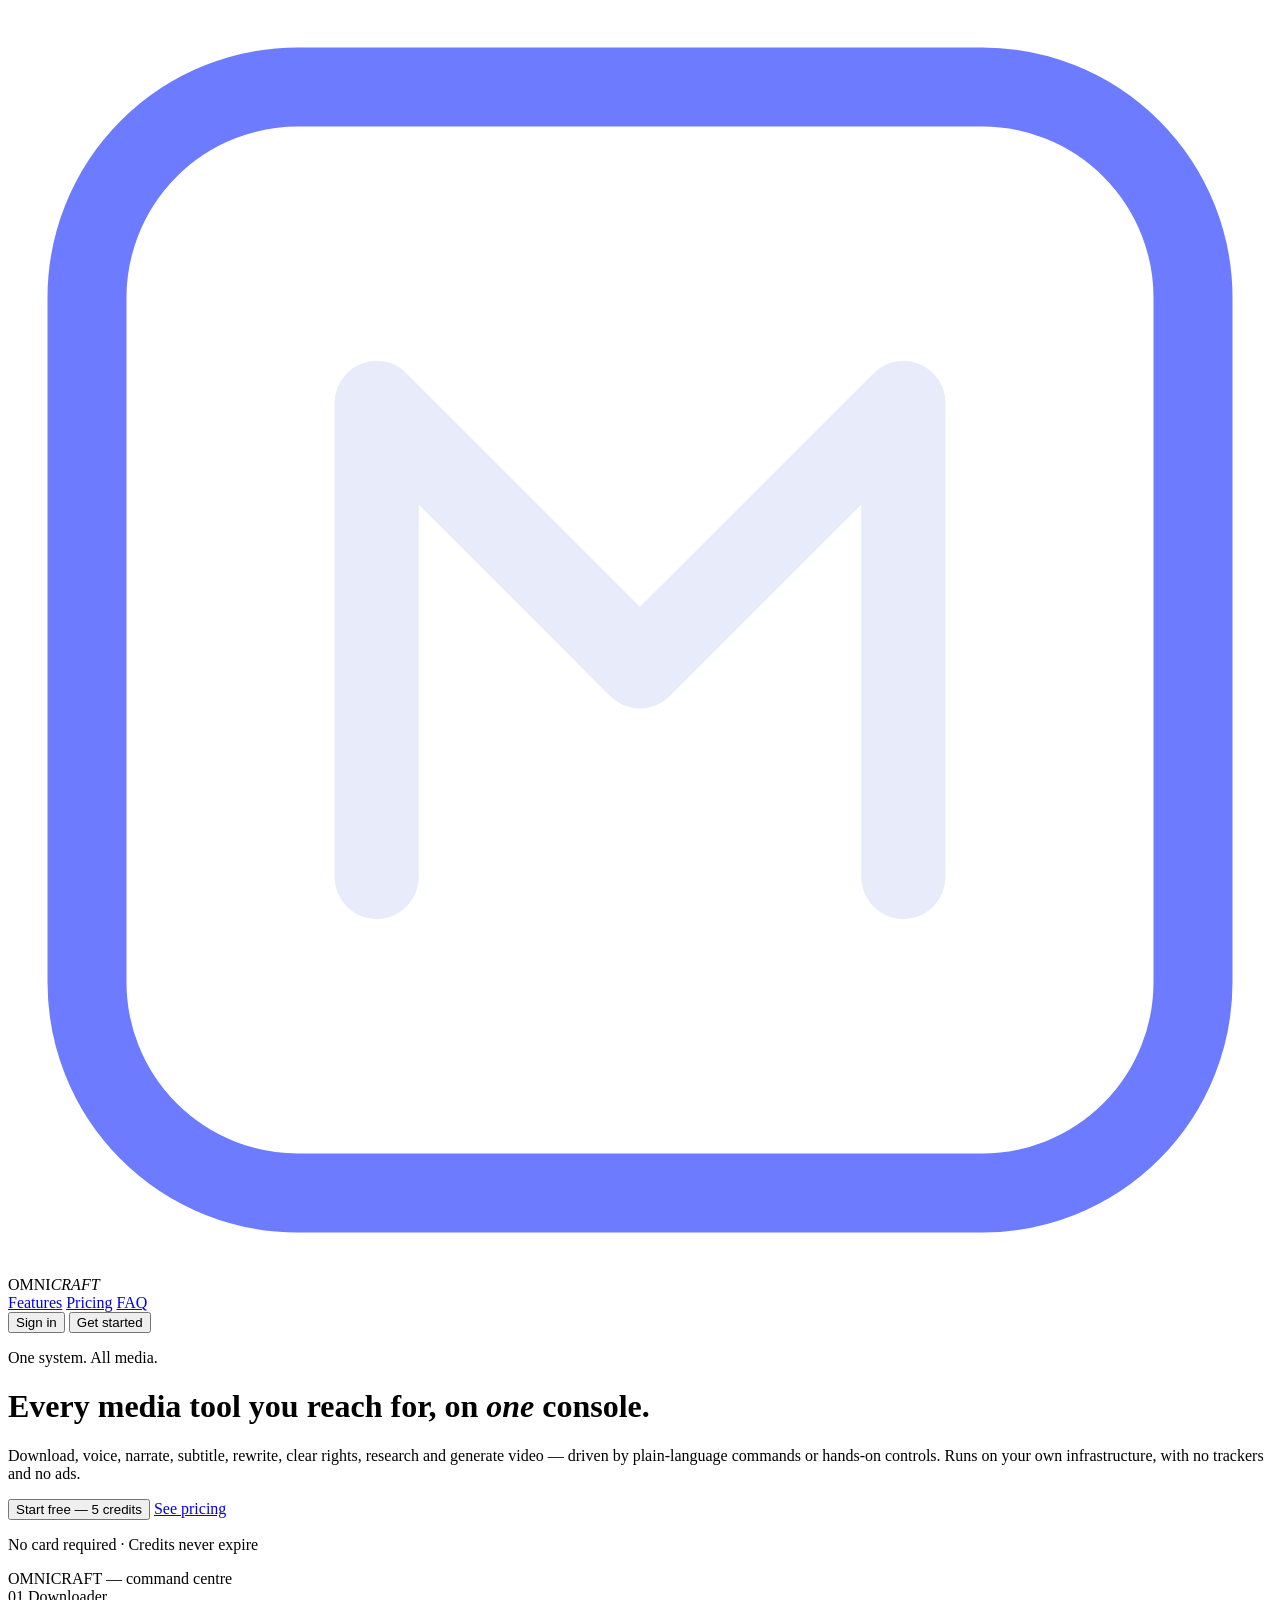
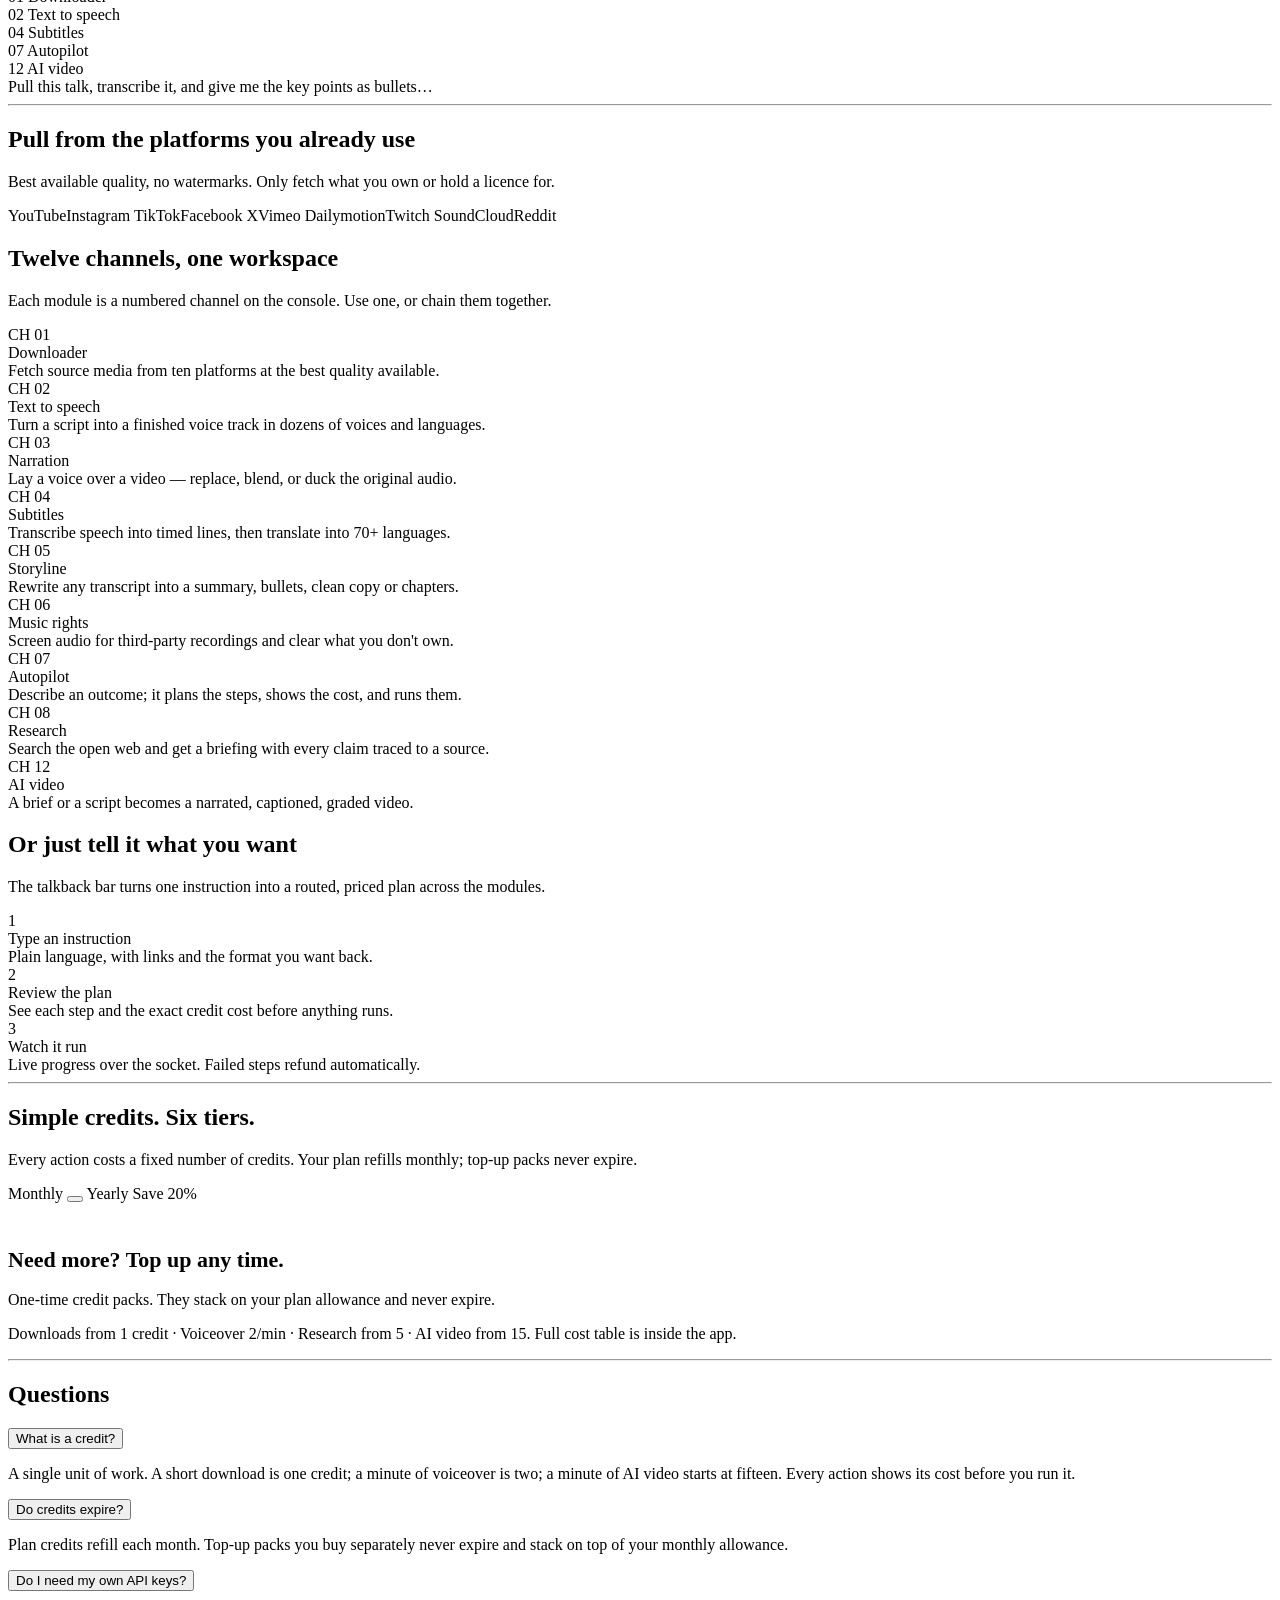
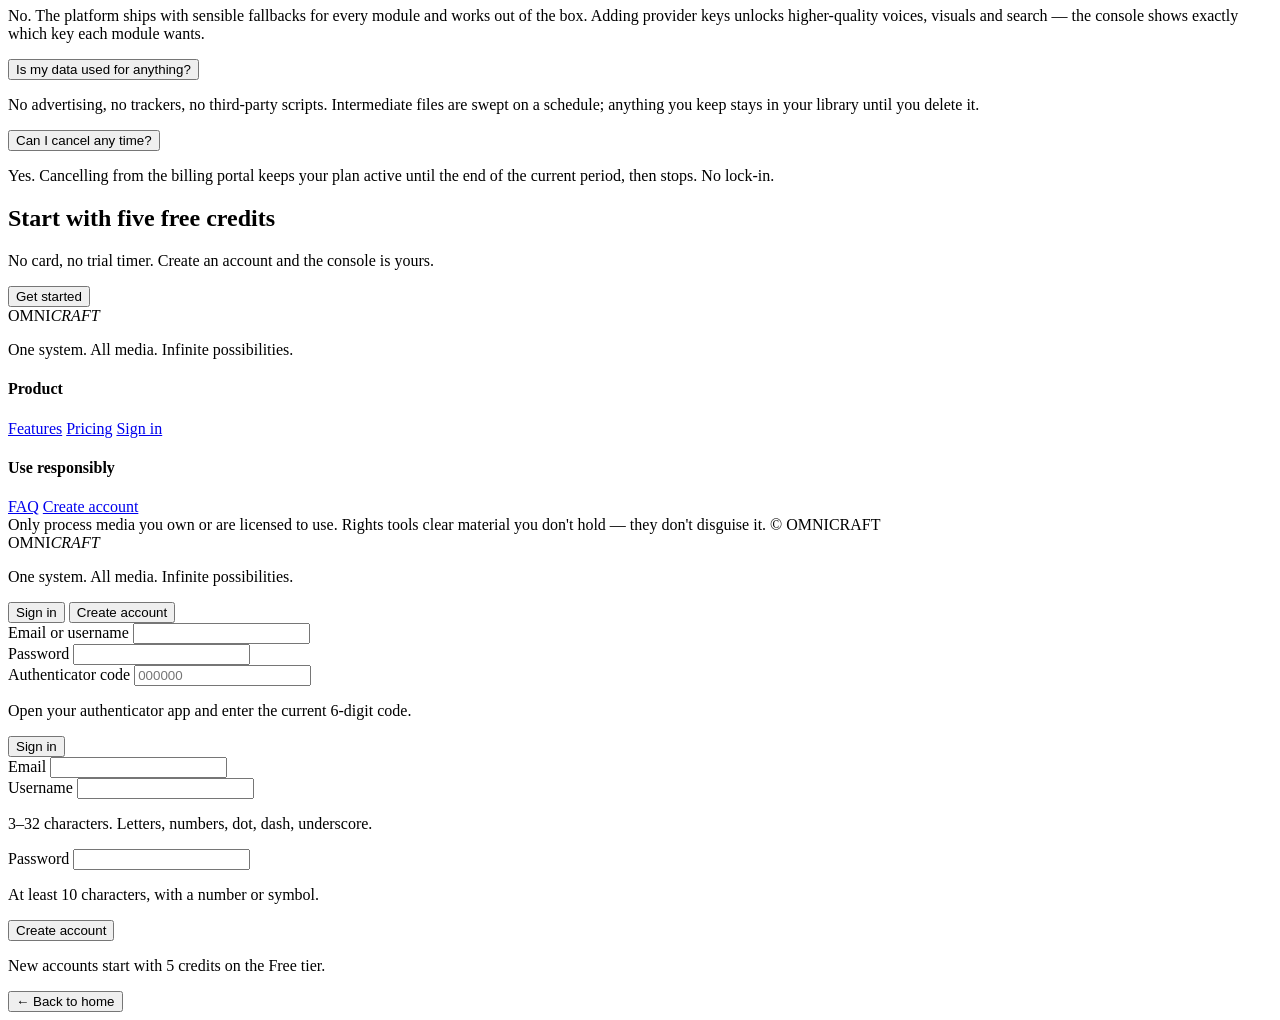
==== commit 8a4cd466: "Add files via upload" ====
--- a/index.html
+++ b/index.html
@@ -1,2683 +1,527 @@
 <!DOCTYPE html>
 <html lang="en">
 <head>
-    <meta charset="UTF-8" />
-    <meta name="viewport" content="width=device-width, initial-scale=1.0" />
-    <title>OMNICRAFT – The Ultimate AI Video Studio</title>
-    <meta name="description" content="12 AI-powered media tools in one platform. Download, narrate, subtitle, research, and create videos. No watermarks. No ads." />
-
-    <style>
-        /* ============================================================
-                   RESET & BASE
-                   ============================================================ */
-        *,
-        *::before,
-        *::after {
-            margin: 0;
-            padding: 0;
-            box-sizing: border-box;
-        }
-
-        :root {
-            --bg-primary: #06060e;
-            --bg-secondary: #0a0a18;
-            --bg-card: rgba(255, 255, 255, 0.03);
-            --border-card: rgba(255, 255, 255, 0.06);
-            --text-primary: #ffffff;
-            --text-secondary: #9999bb;
-            --text-muted: #555577;
-            --gradient-1: linear-gradient(135deg, #6c3ce0, #e040a0);
-            --gradient-2: linear-gradient(135deg, #00d4ff, #7b2ffc);
-            --gradient-3: linear-gradient(135deg, #f7971e, #ffd200);
-            --shadow-glow: 0 8px 48px rgba(108, 60, 224, 0.2);
-            --radius: 16px;
-            --transition: 0.4s cubic-bezier(0.25, 0.46, 0.45, 0.94);
-        }
-
-        html {
-            scroll-behavior: smooth;
-        }
-
-        body {
-            background: var(--bg-primary);
-            color: var(--text-primary);
-            font-family: -apple-system, BlinkMacSystemFont, 'Segoe UI', Roboto, 'Helvetica Neue', Arial, sans-serif;
-            min-height: 100vh;
-            line-height: 1.7;
-            overflow-x: hidden;
-        }
-
-        ::-webkit-scrollbar {
-            width: 6px;
-        }
-        ::-webkit-scrollbar-track {
-            background: var(--bg-primary);
-        }
-        ::-webkit-scrollbar-thumb {
-            background: #6c3ce0;
-            border-radius: 10px;
-        }
-
-        a {
-            color: inherit;
-            text-decoration: none;
-        }
-
-        .container {
-            max-width: 1200px;
-            margin: 0 auto;
-            padding: 0 24px;
-        }
-
-        .gradient-text {
-            background: var(--gradient-1);
-            -webkit-background-clip: text;
-            -webkit-text-fill-color: transparent;
-            background-clip: text;
-        }
-
-        .gradient-text-2 {
-            background: var(--gradient-2);
-            -webkit-background-clip: text;
-            -webkit-text-fill-color: transparent;
-            background-clip: text;
-        }
-
-        .section-badge {
-            display: inline-block;
-            background: rgba(108, 60, 224, 0.12);
-            color: #8b6ce0;
-            padding: 6px 18px;
-            border-radius: 100px;
-            font-size: 12px;
-            font-weight: 600;
-            letter-spacing: 0.8px;
-            text-transform: uppercase;
-            margin-bottom: 12px;
-            border: 1px solid rgba(108, 60, 224, 0.1);
-        }
-
-        .section-title {
-            font-size: 42px;
-            font-weight: 900;
-            letter-spacing: -1px;
-            margin-bottom: 8px;
-            line-height: 1.1;
-        }
-
-        .section-subtitle {
-            color: var(--text-secondary);
-            font-size: 18px;
-            max-width: 600px;
-            margin-bottom: 40px;
-        }
-
-        .text-center {
-            text-align: center;
-        }
-
-        .text-center .section-subtitle {
-            margin-left: auto;
-            margin-right: auto;
-        }
-
-        /* ============================================================
-                   BUTTONS
-                   ============================================================ */
-        .btn-primary {
-            background: var(--gradient-1);
-            color: #fff;
-            border: none;
-            padding: 14px 32px;
-            border-radius: 12px;
-            font-weight: 700;
-            font-size: 16px;
-            cursor: pointer;
-            transition: all var(--transition);
-            letter-spacing: 0.3px;
-            position: relative;
-            overflow: hidden;
-            display: inline-flex;
-            align-items: center;
-            gap: 8px;
-        }
-
-        .btn-primary:hover {
-            transform: translateY(-3px);
-            box-shadow: 0 12px 40px rgba(108, 60, 224, 0.35);
-        }
-
-        .btn-primary:active {
-            transform: scale(0.97);
-        }
-
-        .btn-secondary {
-            background: rgba(255, 255, 255, 0.06);
-            color: #fff;
-            border: 1px solid rgba(255, 255, 255, 0.08);
-            padding: 14px 32px;
-            border-radius: 12px;
-            font-weight: 600;
-            font-size: 16px;
-            cursor: pointer;
-            transition: all var(--transition);
-            display: inline-flex;
-            align-items: center;
-            gap: 8px;
-        }
-
-        .btn-secondary:hover {
-            background: rgba(255, 255, 255, 0.1);
-            border-color: rgba(255, 255, 255, 0.2);
-            transform: translateY(-3px);
-        }
-
-        .btn-success {
-            background: linear-gradient(135deg, #00c853, #00e676);
-            color: #fff;
-            border: none;
-            padding: 14px 32px;
-            border-radius: 12px;
-            font-weight: 700;
-            font-size: 16px;
-            cursor: pointer;
-            transition: all var(--transition);
-            display: inline-flex;
-            align-items: center;
-            gap: 8px;
-        }
-
-        .btn-success:hover {
-            transform: translateY(-3px);
-            box-shadow: 0 12px 40px rgba(0, 200, 83, 0.3);
-        }
-
-        .btn-outline {
-            background: transparent;
-            color: #fff;
-            border: 1.5px solid rgba(255, 255, 255, 0.15);
-            padding: 14px 32px;
-            border-radius: 12px;
-            font-weight: 600;
-            font-size: 16px;
-            cursor: pointer;
-            transition: all var(--transition);
-            display: inline-flex;
-            align-items: center;
-            gap: 8px;
-        }
-
-        .btn-outline:hover {
-            background: rgba(255, 255, 255, 0.05);
-            border-color: rgba(255, 255, 255, 0.3);
-            transform: translateY(-3px);
-        }
-
-        .btn-sm {
-            padding: 10px 22px;
-            font-size: 14px;
-        }
-
-        /* ============================================================
-                   NAVIGATION
-                   ============================================================ */
-        nav {
-            display: flex;
-            justify-content: space-between;
-            align-items: center;
-            padding: 18px 32px;
-            background: rgba(6, 6, 14, 0.92);
-            backdrop-filter: blur(20px);
-            -webkit-backdrop-filter: blur(20px);
-            border-bottom: 1px solid rgba(255, 255, 255, 0.04);
-            position: sticky;
-            top: 0;
-            z-index: 1000;
-            flex-wrap: wrap;
-            gap: 12px;
-        }
-
-        .nav-brand {
-            display: flex;
-            align-items: center;
-            gap: 10px;
-            cursor: pointer;
-            user-select: none;
-        }
-
-        .nav-brand .logo-icon {
-            font-size: 28px;
-        }
-
-        .nav-brand .logo-text {
-            font-size: 22px;
-            font-weight: 800;
-            background: var(--gradient-1);
-            -webkit-background-clip: text;
-            -webkit-text-fill-color: transparent;
-            background-clip: text;
-            letter-spacing: -0.5px;
-        }
-
-        .nav-links {
-            display: flex;
-            align-items: center;
-            gap: 4px;
-            flex-wrap: wrap;
-        }
-
-        .nav-links a {
-            color: var(--text-secondary);
-            font-size: 13.5px;
-            font-weight: 500;
-            padding: 8px 16px;
-            border-radius: 10px;
-            transition: all var(--transition);
-            cursor: pointer;
-        }
-
-        .nav-links a:hover {
-            color: #fff;
-            background: rgba(255, 255, 255, 0.05);
-        }
-
-        .nav-links a.active {
-            color: #fff;
-            background: rgba(108, 60, 224, 0.15);
-        }
-
-        .nav-actions {
-            display: flex;
-            align-items: center;
-            gap: 10px;
-        }
-
-        /* Mobile hamburger */
-        .nav-toggle {
-            display: none;
-            background: none;
-            border: none;
-            color: #fff;
-            font-size: 24px;
-            cursor: pointer;
-            padding: 4px 8px;
-        }
-
-        /* ============================================================
-                   PAGE SYSTEM
-                   ============================================================ */
-        .page {
-            display: none;
-            animation: fadeSlideUp 0.5s ease;
-        }
-
-        .page.active {
-            display: block;
-        }
-
-        @keyframes fadeSlideUp {
-            from {
-                opacity: 0;
-                transform: translateY(30px);
-            }
-            to {
-                opacity: 1;
-                transform: translateY(0);
-            }
-        }
-
-        .back-btn {
-            display: inline-flex;
-            align-items: center;
-            gap: 8px;
-            background: rgba(255, 255, 255, 0.05);
-            border: none;
-            color: var(--text-secondary);
-            padding: 10px 20px;
-            border-radius: 10px;
-            cursor: pointer;
-            font-size: 14px;
-            font-weight: 500;
-            transition: all var(--transition);
-            margin-bottom: 28px;
-        }
-
-        .back-btn:hover {
-            background: rgba(255, 255, 255, 0.1);
-            color: #fff;
-            transform: translateX(-4px);
-        }
-
-        .page-header {
-            margin-bottom: 32px;
-        }
-
-        .page-header h1 {
-            font-size: 38px;
-            font-weight: 900;
-            letter-spacing: -0.5px;
-            margin-bottom: 6px;
-        }
-
-        .page-header p {
-            color: var(--text-secondary);
-            font-size: 18px;
-        }
-
-        .page-content {
-            max-width: 900px;
-            margin: 0 auto;
-        }
-
-        /* ============================================================
-                   HOME – HERO
-                   ============================================================ */
-        .hero {
-            position: relative;
-            padding: 80px 20px 60px;
-            text-align: center;
-            overflow: hidden;
-        }
-
-        .hero-bg-glow {
-            position: absolute;
-            top: -30%;
-            left: 50%;
-            transform: translateX(-50%);
-            width: 800px;
-            height: 800px;
-            background: radial-gradient(circle, rgba(108, 60, 224, 0.08), transparent 70%);
-            pointer-events: none;
-            z-index: 0;
-        }
-
-        .hero-bg-glow-2 {
-            position: absolute;
-            bottom: -20%;
-            right: -10%;
-            width: 500px;
-            height: 500px;
-            background: radial-gradient(circle, rgba(224, 64, 160, 0.06), transparent 70%);
-            pointer-events: none;
-            z-index: 0;
-        }
-
-        .hero-content {
-            position: relative;
-            z-index: 1;
-        }
-
-        .hero-badge {
-            display: inline-block;
-            background: rgba(108, 60, 224, 0.12);
-            color: #8b6ce0;
-            padding: 8px 22px;
-            border-radius: 100px;
-            font-size: 13px;
-            font-weight: 600;
-            letter-spacing: 0.5px;
-            margin-bottom: 24px;
-            border: 1px solid rgba(108, 60, 224, 0.1);
-            animation: pulseBadge 2s infinite;
-        }
-
-        @keyframes pulseBadge {
-            0%,
-            100% {
-                transform: scale(1);
-            }
-            50% {
-                transform: scale(1.02);
-            }
-        }
-
-        .hero h1 {
-            font-size: 62px;
-            font-weight: 900;
-            line-height: 1.05;
-            letter-spacing: -2px;
-            margin-bottom: 16px;
-        }
-
-        .hero h1 .highlight {
-            background: var(--gradient-1);
-            -webkit-background-clip: text;
-            -webkit-text-fill-color: transparent;
-            background-clip: text;
-        }
-
-        .hero h1 .highlight-2 {
-            background: var(--gradient-2);
-            -webkit-background-clip: text;
-            -webkit-text-fill-color: transparent;
-            background-clip: text;
-        }
-
-        .hero p {
-            color: var(--text-secondary);
-            font-size: 20px;
-            max-width: 680px;
-            margin: 0 auto 36px;
-            line-height: 1.8;
-        }
-
-        .hero-actions {
-            display: flex;
-            justify-content: center;
-            gap: 16px;
-            flex-wrap: wrap;
-            margin-bottom: 48px;
-        }
-
-        .hero-stats {
-            display: flex;
-            justify-content: center;
-            gap: 48px;
-            padding-top: 40px;
-            border-top: 1px solid rgba(255, 255, 255, 0.04);
-            flex-wrap: wrap;
-        }
-
-        .hero-stats .stat {
-            text-align: center;
-        }
-
-        .hero-stats .stat .number {
-            font-size: 30px;
-            font-weight: 900;
-            background: var(--gradient-1);
-            -webkit-background-clip: text;
-            -webkit-text-fill-color: transparent;
-            background-clip: text;
-        }
-
-        .hero-stats .stat .label {
-            font-size: 14px;
-            color: var(--text-secondary);
-            font-weight: 500;
-            margin-top: 2px;
-        }
-
-        /* ============================================================
-                   HOME – FEATURES SECTION (DETAILED)
-                   ============================================================ */
-        .features-section {
-            padding: 40px 0 60px;
-        }
-
-        .features-section .section-header {
-            text-align: center;
-            margin-bottom: 48px;
-        }
-
-        .features-grid {
-            display: grid;
-            grid-template-columns: repeat(auto-fit, minmax(280px, 1fr));
-            gap: 24px;
-        }
-
-        .feature-card {
-            background: var(--bg-card);
-            border: 1px solid var(--border-card);
-            border-radius: var(--radius);
-            padding: 32px 24px 28px;
-            cursor: pointer;
-            transition: all var(--transition);
-            position: relative;
-            overflow: hidden;
-            text-align: left;
-        }
-
-        .feature-card::before {
-            content: '';
-            position: absolute;
-            top: 0;
-            left: 0;
-            right: 0;
-            bottom: 0;
-            background: var(--gradient-1);
-            opacity: 0;
-            transition: opacity var(--transition);
-            border-radius: var(--radius);
-        }
-
-        .feature-card:hover::before {
-            opacity: 0.05;
-        }
-
-        .feature-card:hover {
-            transform: translateY(-8px);
-            border-color: rgba(108, 60, 224, 0.2);
-            box-shadow: var(--shadow-glow);
-        }
-
-        .feature-card:active {
-            transform: scale(0.98);
-        }
-
-        .feature-card .icon-wrap {
-            display: inline-flex;
-            align-items: center;
-            justify-content: center;
-            width: 56px;
-            height: 56px;
-            background: rgba(108, 60, 224, 0.08);
-            border-radius: 14px;
-            font-size: 28px;
-            margin-bottom: 14px;
-            position: relative;
-            z-index: 1;
-            transition: all var(--transition);
-        }
-
-        .feature-card:hover .icon-wrap {
-            background: rgba(108, 60, 224, 0.15);
-            transform: scale(1.05);
-        }
-
-        .feature-card h3 {
-            font-size: 18px;
-            font-weight: 700;
-            margin-bottom: 6px;
-            position: relative;
-            z-index: 1;
-        }
-
-        .feature-card p {
-            font-size: 14px;
-            color: var(--text-secondary);
-            line-height: 1.7;
-            margin-bottom: 12px;
-            position: relative;
-            z-index: 1;
-        }
-
-        .feature-card .feature-tags {
-            display: flex;
-            gap: 6px;
-            flex-wrap: wrap;
-            position: relative;
-            z-index: 1;
-        }
-
-        .feature-card .feature-tags span {
-            font-size: 10px;
-            font-weight: 600;
-            padding: 2px 12px;
-            border-radius: 100px;
-            text-transform: uppercase;
-            letter-spacing: 0.5px;
-        }
-
-        .feature-card .feature-tags .tag-purple {
-            background: rgba(108, 60, 224, 0.12);
-            color: #8b6ce0;
-        }
-
-        .feature-card .feature-tags .tag-green {
-            background: rgba(0, 200, 83, 0.12);
-            color: #00e676;
-        }
-
-        .feature-card .feature-tags .tag-orange {
-            background: rgba(255, 152, 0, 0.12);
-            color: #ffab00;
-        }
-
-        .feature-card .feature-tags .tag-blue {
-            background: rgba(0, 212, 255, 0.12);
-            color: #00d4ff;
-        }
-
-        .feature-card .feature-tags .tag-red {
-            background: rgba(255, 23, 68, 0.12);
-            color: #ff1744;
-        }
-
-        .feature-card .learn-more {
-            display: inline-flex;
-            align-items: center;
-            gap: 4px;
-            color: #8b6ce0;
-            font-size: 13px;
-            font-weight: 600;
-            margin-top: 8px;
-            position: relative;
-            z-index: 1;
-            transition: all var(--transition);
-        }
-
-        .feature-card:hover .learn-more {
-            gap: 10px;
-            color: #a88cff;
-        }
-
-        /* ============================================================
-                   HOME – PRICING SECTION
-                   ============================================================ */
-        .pricing-section {
-            padding: 40px 0 60px;
-        }
-
-        .pricing-section .section-header {
-            text-align: center;
-            margin-bottom: 40px;
-        }
-
-        .pricing-toggle {
-            display: inline-flex;
-            background: rgba(255, 255, 255, 0.05);
-            border-radius: 100px;
-            padding: 4px;
-            margin-bottom: 32px;
-            border: 1px solid rgba(255, 255, 255, 0.06);
-        }
-
-        .pricing-toggle button {
-            background: none;
-            border: none;
-            padding: 10px 24px;
-            border-radius: 100px;
-            color: var(--text-secondary);
-            font-weight: 600;
-            font-size: 14px;
-            cursor: pointer;
-            transition: all var(--transition);
-        }
-
-        .pricing-toggle button.active {
-            background: rgba(108, 60, 224, 0.15);
-            color: #fff;
-        }
-
-        .pricing-toggle button:hover:not(.active) {
-            color: #fff;
-        }
-
-        .pricing-grid {
-            display: grid;
-            grid-template-columns: repeat(auto-fit, minmax(220px, 1fr));
-            gap: 20px;
-        }
-
-        .pricing-card {
-            background: var(--bg-card);
-            border: 1px solid var(--border-card);
-            border-radius: var(--radius);
-            padding: 28px 22px 24px;
-            text-align: center;
-            transition: all var(--transition);
-            position: relative;
-        }
-
-        .pricing-card:hover {
-            transform: translateY(-6px);
-            border-color: rgba(255, 255, 255, 0.1);
-            box-shadow: var(--shadow-glow);
-        }
-
-        .pricing-card.popular {
-            border-color: #6c3ce0;
-            background: rgba(108, 60, 224, 0.05);
-        }
-
-        .pricing-card.popular .popular-badge {
-            position: absolute;
-            top: -10px;
-            right: 16px;
-            background: var(--gradient-1);
-            color: #fff;
-            font-size: 10px;
-            font-weight: 700;
-            padding: 4px 16px;
-            border-radius: 100px;
-            text-transform: uppercase;
-            letter-spacing: 0.5px;
-        }
-
-        .pricing-card .plan-name {
-            font-size: 16px;
-            font-weight: 700;
-        }
-
-        .pricing-card .plan-price {
-            font-size: 34px;
-            font-weight: 900;
-            margin: 8px 0 2px;
-        }
-
-        .pricing-card .plan-price small {
-            font-size: 14px;
-            font-weight: 400;
-            color: var(--text-secondary);
-        }
-
-        .pricing-card .plan-desc {
-            font-size: 13px;
-            color: var(--text-secondary);
-            margin-bottom: 14px;
-        }
-
-        .pricing-card .plan-features {
-            list-style: none;
-            margin: 14px 0 20px;
-            text-align: left;
-        }
-
-        .pricing-card .plan-features li {
-            padding: 6px 0;
-            color: var(--text-secondary);
-            font-size: 13px;
-            display: flex;
-            align-items: center;
-            gap: 8px;
-        }
-
-        .pricing-card .plan-features li::before {
-            content: '✓';
-            color: #6c3ce0;
-            font-weight: 700;
-            font-size: 14px;
-        }
-
-        .pricing-card .btn {
-            width: 100%;
-            padding: 12px;
-            border: none;
-            border-radius: 10px;
-            font-weight: 700;
-            cursor: pointer;
-            transition: all var(--transition);
-            font-size: 14px;
-        }
-
-        .pricing-card .btn-primary {
-            color: #fff;
-        }
-
-        .pricing-card .btn-secondary {
-            color: #fff;
-            background: rgba(255, 255, 255, 0.06);
-            border: 1px solid rgba(255, 255, 255, 0.08);
-        }
-
-        .pricing-card .btn-secondary:hover {
-            background: rgba(255, 255, 255, 0.12);
-        }
-
-        .pricing-extra {
-            margin-top: 32px;
-            padding: 24px;
-            background: var(--bg-card);
-            border: 1px solid var(--border-card);
-            border-radius: var(--radius);
-            text-align: center;
-        }
-
-        .pricing-extra h4 {
-            font-size: 16px;
-            margin-bottom: 12px;
-        }
-
-        .pricing-extra .credit-packs {
-            display: flex;
-            justify-content: center;
-            gap: 10px;
-            flex-wrap: wrap;
-        }
-
-        .pricing-extra .credit-packs button {
-            background: rgba(255, 255, 255, 0.05);
-            border: 1px solid rgba(255, 255, 255, 0.06);
-            color: #fff;
-            padding: 8px 18px;
-            border-radius: 8px;
-            cursor: pointer;
-            font-size: 13px;
-            transition: all var(--transition);
-        }
-
-        .pricing-extra .credit-packs button:hover {
-            background: rgba(255, 255, 255, 0.1);
-            transform: translateY(-2px);
-        }
-
-        /* ============================================================
-                   HOME – TESTIMONIALS
-                   ============================================================ */
-        .testimonials-section {
-            padding: 40px 0 60px;
-        }
-
-        .testimonials-section .section-header {
-            text-align: center;
-            margin-bottom: 40px;
-        }
-
-        .testimonial-grid {
-            display: grid;
-            grid-template-columns: repeat(auto-fit, minmax(240px, 1fr));
-            gap: 20px;
-        }
-
-        .testimonial-card {
-            background: var(--bg-card);
-            border: 1px solid var(--border-card);
-            border-radius: var(--radius);
-            padding: 24px 22px;
-            transition: all var(--transition);
-        }
-
-        .testimonial-card:hover {
-            border-color: rgba(108, 60, 224, 0.15);
-            transform: translateY(-4px);
-        }
-
-        .testimonial-card .stars {
-            color: #ffd700;
-            font-size: 16px;
-            letter-spacing: 2px;
-            margin-bottom: 8px;
-        }
-
-        .testimonial-card blockquote {
-            color: var(--text-secondary);
-            font-size: 14px;
-            line-height: 1.7;
-            font-style: italic;
-            margin-bottom: 12px;
-        }
-
-        .testimonial-card .author {
-            display: flex;
-            align-items: center;
-            gap: 10px;
-        }
-
-        .testimonial-card .author .avatar {
-            width: 36px;
-            height: 36px;
-            border-radius: 50%;
-            background: var(--gradient-1);
-            display: flex;
-            align-items: center;
-            justify-content: center;
-            font-weight: 700;
-            font-size: 14px;
-        }
-
-        .testimonial-card .author .name {
-            font-size: 14px;
-            font-weight: 600;
-        }
-
-        .testimonial-card .author .role {
-            font-size: 12px;
-            color: var(--text-secondary);
-        }
-
-        /* ============================================================
-                   HOME – FAQ
-                   ============================================================ */
-        .faq-section {
-            padding: 40px 0 60px;
-        }
-
-        .faq-section .section-header {
-            text-align: center;
-            margin-bottom: 40px;
-        }
-
-        .faq-grid {
-            display: grid;
-            grid-template-columns: repeat(auto-fit, minmax(300px, 1fr));
-            gap: 16px;
-        }
-
-        .faq-item {
-            background: var(--bg-card);
-            border: 1px solid var(--border-card);
-            border-radius: var(--radius);
-            padding: 20px 24px;
-            cursor: pointer;
-            transition: all var(--transition);
-        }
-
-        .faq-item:hover {
-            border-color: rgba(255, 255, 255, 0.1);
-        }
-
-        .faq-item .question {
-            font-weight: 700;
-            font-size: 15px;
-            display: flex;
-            justify-content: space-between;
-            align-items: center;
-        }
-
-        .faq-item .question .toggle {
-            font-size: 20px;
-            color: var(--text-secondary);
-            transition: all var(--transition);
-        }
-
-        .faq-item .answer {
-            color: var(--text-secondary);
-            font-size: 14px;
-            line-height: 1.7;
-            max-height: 0;
-            overflow: hidden;
-            transition: max-height 0.4s ease, padding 0.3s ease;
-        }
-
-        .faq-item.open .answer {
-            max-height: 200px;
-            padding-top: 12px;
-        }
-
-        .faq-item.open .question .toggle {
-            transform: rotate(45deg);
-        }
-
-        /* ============================================================
-                   FOOTER
-                   ============================================================ */
-        .footer {
-            padding: 48px 20px 32px;
-            border-top: 1px solid rgba(255, 255, 255, 0.04);
-            margin-top: 20px;
-        }
-
-        .footer-grid {
-            display: grid;
-            grid-template-columns: 2fr 1fr 1fr 1fr;
-            gap: 32px;
-            max-width: 1200px;
-            margin: 0 auto;
-            padding: 0 24px;
-        }
-
-        .footer-brand .logo-text {
-            font-size: 20px;
-            font-weight: 800;
-            background: var(--gradient-1);
-            -webkit-background-clip: text;
-            -webkit-text-fill-color: transparent;
-            background-clip: text;
-        }
-
-        .footer-brand p {
-            color: var(--text-secondary);
-            font-size: 14px;
-            margin-top: 8px;
-            max-width: 300px;
-            line-height: 1.7;
-        }
-
-        .footer-col h5 {
-            font-size: 14px;
-            font-weight: 700;
-            margin-bottom: 12px;
-            color: #fff;
-        }
-
-        .footer-col a {
-            display: block;
-            color: var(--text-secondary);
-            font-size: 13px;
-            padding: 4px 0;
-            transition: color var(--transition);
-            cursor: pointer;
-        }
-
-        .footer-col a:hover {
-            color: #fff;
-        }
-
-        .footer-bottom {
-            text-align: center;
-            padding-top: 32px;
-            margin-top: 32px;
-            border-top: 1px solid rgba(255, 255, 255, 0.04);
-            color: var(--text-muted);
-            font-size: 13px;
-        }
-
-        /* ============================================================
-                   FEATURE PAGES – CARDS & FORMS
-                   ============================================================ */
-        .card {
-            background: var(--bg-card);
-            border: 1px solid var(--border-card);
-            border-radius: var(--radius);
-            padding: 28px;
-            margin-bottom: 20px;
-            transition: border-color var(--transition);
-        }
-
-        .card:hover {
-            border-color: rgba(255, 255, 255, 0.08);
-        }
-
-        .card h3 {
-            font-size: 18px;
-            font-weight: 700;
-            margin-bottom: 16px;
-        }
-
-        .card label {
-            display: block;
-            font-size: 13px;
-            font-weight: 600;
-            color: var(--text-secondary);
-            margin-bottom: 4px;
-            margin-top: 14px;
-        }
-
-        .card label:first-of-type {
-            margin-top: 0;
-        }
-
-        .card input,
-        .card textarea,
-        .card select {
-            width: 100%;
-            padding: 12px 16px;
-            background: rgba(255, 255, 255, 0.04);
-            border: 1px solid rgba(255, 255, 255, 0.06);
-            border-radius: 10px;
-            color: #fff;
-            font-size: 14px;
-            font-family: inherit;
-            transition: all var(--transition);
-        }
-
-        .card input:focus,
-        .card textarea:focus,
-        .card select:focus {
-            outline: none;
-            border-color: #6c3ce0;
-            background: rgba(255, 255, 255, 0.06);
-            box-shadow: 0 0 0 3px rgba(108, 60, 224, 0.1);
-        }
-
-        .card textarea {
-            min-height: 100px;
-            resize: vertical;
-        }
-
-        .card select option {
-            background: #14141e;
-            color: #fff;
-        }
-
-        .form-row {
-            display: grid;
-            grid-template-columns: 1fr 1fr;
-            gap: 14px;
-        }
-
-        .form-grid-3 {
-            display: grid;
-            grid-template-columns: repeat(auto-fit, minmax(160px, 1fr));
-            gap: 12px;
-        }
-
-        .form-grid-4 {
-            display: grid;
-            grid-template-columns: repeat(auto-fit, minmax(140px, 1fr));
-            gap: 12px;
-        }
-
-        .output-box {
-            background: rgba(255, 255, 255, 0.02);
-            border: 1px solid rgba(255, 255, 255, 0.05);
-            border-radius: 10px;
-            padding: 16px;
-            min-height: 70px;
-            color: var(--text-secondary);
-            font-size: 14px;
-            line-height: 1.7;
-            margin-top: 14px;
-            white-space: pre-wrap;
-            word-break: break-word;
-            transition: all var(--transition);
-        }
-
-        .output-box.has-content {
-            color: #eee;
-            border-color: rgba(108, 60, 224, 0.15);
-        }
-
-        .status-badge {
-            display: inline-block;
-            padding: 4px 14px;
-            border-radius: 100px;
-            font-size: 12px;
-            font-weight: 600;
-            margin-top: 8px;
-            margin-right: 6px;
-        }
-
-        .status-badge.purple {
-            background: rgba(108, 60, 224, 0.12);
-            color: #8b6ce0;
-        }
-
-        .status-badge.green {
-            background: rgba(0, 200, 83, 0.12);
-            color: #00e676;
-        }
-
-        .status-badge.orange {
-            background: rgba(255, 152, 0, 0.12);
-            color: #ffab00;
-        }
-
-        .status-badge.blue {
-            background: rgba(0, 212, 255, 0.12);
-            color: #00d4ff;
-        }
-
-        /* ============================================================
-                   STATUS BAR
-                   ============================================================ */
-        .status-bar {
-            background: rgba(255, 255, 255, 0.02);
-            border: 1px solid rgba(255, 255, 255, 0.04);
-            border-radius: 12px;
-            padding: 16px 24px;
-            display: flex;
-            justify-content: space-between;
-            align-items: center;
-            flex-wrap: wrap;
-            gap: 12px;
-            margin-top: 40px;
-        }
-
-        .status-bar .status-label {
-            font-size: 13px;
-            color: var(--text-secondary);
-        }
-
-        .status-bar .status-indicator {
-            display: flex;
-            align-items: center;
-            gap: 8px;
-            font-size: 13px;
-            font-weight: 600;
-        }
-
-        .status-bar .status-indicator .dot {
-            width: 10px;
-            height: 10px;
-            border-radius: 50%;
-            display: inline-block;
-            animation: pulse 2s infinite;
-        }
-
-        .status-bar .status-indicator .dot.online {
-            background: #00e676;
-        }
-
-        .status-bar .status-indicator .dot.offline {
-            background: #ff1744;
-            animation: none;
-        }
-
-        .status-bar .status-indicator .dot.checking {
-            background: #ffab00;
-        }
-
-        @keyframes pulse {
-            0%,
-            100% {
-                opacity: 1;
-            }
-            50% {
-                opacity: 0.3;
-            }
-        }
-
-        /* ============================================================
-                   TOAST
-                   ============================================================ */
-        .toast-container {
-            position: fixed;
-            bottom: 30px;
-            right: 30px;
-            z-index: 9999;
-            display: flex;
-            flex-direction: column;
-            gap: 10px;
-            max-width: 420px;
-            width: 100%;
-        }
-
-        .toast {
-            background: rgba(16, 16, 32, 0.96);
-            backdrop-filter: blur(16px);
-            border: 1px solid rgba(255, 255, 255, 0.06);
-            border-radius: 12px;
-            padding: 14px 20px;
-            color: #fff;
-            font-size: 14px;
-            box-shadow: 0 8px 40px rgba(0, 0, 0, 0.5);
-            animation: toastIn 0.35s ease;
-            border-left: 4px solid #6c3ce0;
-        }
-
-        .toast.success {
-            border-left-color: #00e676;
-        }
-        .toast.error {
-            border-left-color: #ff1744;
-        }
-        .toast.info {
-            border-left-color: #00d4ff;
-        }
-
-        @keyframes toastIn {
-            from {
-                opacity: 0;
-                transform: translateY(20px) scale(0.97);
-            }
-            to {
-                opacity: 1;
-                transform: translateY(0) scale(1);
-            }
-        }
-
-        /* ============================================================
-                   RESPONSIVE
-                   ============================================================ */
-        @media (max-width: 1024px) {
-            .hero h1 {
-                font-size: 48px;
-            }
-            .section-title {
-                font-size: 34px;
-            }
-            .features-grid {
-                grid-template-columns: repeat(auto-fit, minmax(240px, 1fr));
-            }
-            .footer-grid {
-                grid-template-columns: 1fr 1fr;
-            }
-        }
-
-        @media (max-width: 768px) {
-            nav {
-                padding: 12px 16px;
-            }
-            .nav-toggle {
-                display: block;
-            }
-            .nav-links {
-                display: none;
-                width: 100%;
-                flex-direction: column;
-                align-items: flex-start;
-                padding-top: 12px;
-                gap: 6px;
-            }
-            .nav-links.open {
-                display: flex;
-            }
-            .nav-links a {
-                width: 100%;
-                padding: 10px 12px;
-            }
-
-            .hero {
-                padding: 40px 16px 30px;
-            }
-            .hero h1 {
-                font-size: 34px;
-            }
-            .hero p {
-                font-size: 17px;
-            }
-            .hero-stats {
-                gap: 24px;
-            }
-            .hero-stats .stat .number {
-                font-size: 22px;
-            }
-
-            .section-title {
-                font-size: 28px;
-            }
-            .section-subtitle {
-                font-size: 15px;
-            }
-
-            .features-grid {
-                grid-template-columns: 1fr 1fr;
-                gap: 14px;
-            }
-            .feature-card {
-                padding: 22px 18px 20px;
-            }
-            .feature-card .icon-wrap {
-                width: 44px;
-                height: 44px;
-                font-size: 22px;
-            }
-            .feature-card h3 {
-                font-size: 15px;
-            }
-            .feature-card p {
-                font-size: 13px;
-            }
-
-            .pricing-grid {
-                grid-template-columns: 1fr 1fr;
-            }
-
-            .testimonial-grid {
-                grid-template-columns: 1fr 1fr;
-            }
-            .faq-grid {
-                grid-template-columns: 1fr;
-            }
-
-            .footer-grid {
-                grid-template-columns: 1fr;
-                gap: 24px;
-            }
-
-            .form-row {
-                grid-template-columns: 1fr;
-            }
-            .form-grid-3 {
-                grid-template-columns: 1fr 1fr;
-            }
-            .form-grid-4 {
-                grid-template-columns: 1fr 1fr;
-            }
-
-            .page-header h1 {
-                font-size: 28px;
-            }
-            .page-header p {
-                font-size: 15px;
-            }
-            .card {
-                padding: 20px 16px;
-            }
-
-            .toast-container {
-                right: 16px;
-                left: 16px;
-                max-width: none;
-                bottom: 16px;
-            }
-            .status-bar {
-                flex-direction: column;
-                text-align: center;
-            }
-        }
-
-        @media (max-width: 480px) {
-            .hero h1 {
-                font-size: 28px;
-            }
-            .features-grid {
-                grid-template-columns: 1fr;
-            }
-            .pricing-grid {
-                grid-template-columns: 1fr;
-            }
-            .testimonial-grid {
-                grid-template-columns: 1fr;
-            }
-            .form-grid-3 {
-                grid-template-columns: 1fr;
-            }
-            .form-grid-4 {
-                grid-template-columns: 1fr;
-            }
-            .hero-actions {
-                flex-direction: column;
-                align-items: center;
-            }
-            .hero-actions .btn {
-                width: 100%;
-                justify-content: center;
-            }
-            .pricing-extra .credit-packs {
-                flex-direction: column;
-                align-items: center;
-            }
-            .pricing-extra .credit-packs button {
-                width: 100%;
-            }
-        }
-    </style>
+<meta charset="utf-8">
+<meta name="viewport" content="width=device-width, initial-scale=1">
+<meta name="description" content="OMNICRAFT — one system for downloading, narrating, subtitling, clearing and generating video.">
+<meta name="robots" content="index,follow">
+<meta name="referrer" content="no-referrer">
+<title>OMNICRAFT — One System. All Media.</title>
+<link rel="icon" href="./assets/favicon.svg" type="image/svg+xml">
+<link rel="alternate icon" href="./assets/favicon.ico" sizes="any">
+<meta name="theme-color" content="#070912">
+
+<!-- Set this to your deployed origin (used by canonical + share cards). -->
+<link rel="canonical" href="https://YOUR-DOMAIN">
+
+<!-- Open Graph -->
+<meta property="og:type" content="website">
+<meta property="og:site_name" content="OMNICRAFT">
+<meta property="og:title" content="OMNICRAFT — One System. All Media.">
+<meta property="og:description" content="Download, voice, narrate, subtitle, rewrite, clear rights, research and generate video — one console, no trackers.">
+<meta property="og:url" content="https://YOUR-DOMAIN">
+<meta property="og:image" content="https://YOUR-DOMAIN/assets/og-image.png">
+<meta property="og:image:width" content="1200">
+<meta property="og:image:height" content="630">
+<meta property="og:image:alt" content="OMNICRAFT — one system for all media.">
+
+<!-- Twitter -->
+<meta name="twitter:card" content="summary_large_image">
+<meta name="twitter:title" content="OMNICRAFT — One System. All Media.">
+<meta name="twitter:description" content="One console for downloading, voicing, subtitling, researching and generating video.">
+<meta name="twitter:image" content="https://YOUR-DOMAIN/assets/og-image.png">
+
+<link rel="stylesheet" href="./css/style.css">
+
+<script type="application/ld+json">
+{
+  "@context": "https://schema.org",
+  "@type": "SoftwareApplication",
+  "name": "OMNICRAFT",
+  "applicationCategory": "MultimediaApplication",
+  "operatingSystem": "Web",
+  "description": "One system for downloading, narrating, subtitling, rewriting, clearing rights, researching and generating video.",
+  "offers": [
+    { "@type": "Offer", "name": "Free",       "price": "0",      "priceCurrency": "USD" },
+    { "@type": "Offer", "name": "Starter",    "price": "9.99",   "priceCurrency": "USD" },
+    { "@type": "Offer", "name": "Pro",        "price": "24.99",  "priceCurrency": "USD" },
+    { "@type": "Offer", "name": "Business",   "price": "59.99",  "priceCurrency": "USD" },
+    { "@type": "Offer", "name": "Enterprise", "price": "149.99", "priceCurrency": "USD" },
+    { "@type": "Offer", "name": "Ultimate",   "price": "299.99", "priceCurrency": "USD" }
+  ]
+}
+</script>
 </head>
-
 <body>
 
-    <!-- ====== TOAST ====== -->
-    <div class="toast-container" id="toastContainer"></div>
-
-    <!-- ============================================================
-    NAVIGATION
-    ============================================================ -->
-    <nav>
-        <div class="nav-brand" onclick="navigateTo('home')">
-            <span class="logo-icon">✦</span>
-            <span class="logo-text">OMNICRAFT</span>
+<!-- ===================== Public landing ===================== -->
+<div class="landing" id="landing">
+
+  <nav class="lp-nav">
+    <span class="lp-nav__brand">
+      <svg viewBox="0 0 24 24" fill="none" aria-hidden="true">
+        <rect x="1.5" y="1.5" width="21" height="21" rx="4" stroke="#6c7bff" stroke-width="1.5"/>
+        <path d="M7 16.5V7.5l5 5 5-5v9" stroke="#e8ecfa" stroke-width="1.6" stroke-linecap="round" stroke-linejoin="round"/>
+      </svg>
+      OMNI<em>CRAFT</em>
+    </span>
+    <div class="lp-nav__links">
+      <a href="#lp-features">Features</a>
+      <a href="#lp-pricing">Pricing</a>
+      <a href="#lp-faq">FAQ</a>
+    </div>
+    <span class="lp-nav__spacer"></span>
+    <button class="btn btn--ghost btn--sm" data-open="signin">Sign in</button>
+    <button class="btn btn--sm" data-open="create">Get started</button>
+  </nav>
+
+  <div class="lp">
+
+    <!-- Hero -->
+    <header class="lp-hero">
+      <p class="lp-eyebrow">One system. All media.</p>
+      <h1>Every media tool you reach for, on <em>one</em> console.</h1>
+      <p class="lp-hero__sub">Download, voice, narrate, subtitle, rewrite, clear rights, research and
+        generate video — driven by plain-language commands or hands-on controls. Runs on your own
+        infrastructure, with no trackers and no ads.</p>
+      <div class="lp-cta-row">
+        <button class="btn btn--lg" data-open="create">Start free — 5 credits</button>
+        <a class="btn btn--ghost btn--lg" href="#lp-pricing">See pricing</a>
+      </div>
+      <p class="lp-note">No card required · Credits never expire</p>
+
+      <!-- Console mock -->
+      <div class="lp-mock" aria-hidden="true">
+        <div class="lp-mock__bar">
+          <span class="lp-mock__dot"></span><span class="lp-mock__dot"></span><span class="lp-mock__dot"></span>
+          <span class="lp-mock__title">OMNICRAFT — command centre</span>
         </div>
-        <button class="nav-toggle" id="navToggle" onclick="toggleNav()">☰</button>
-        <div class="nav-links" id="navLinks">
-            <a class="active" onclick="navigateTo('home')">Home</a>
-            <a onclick="navigateTo('downloader')">Download</a>
-            <a onclick="navigateTo('tts')">TTS</a>
-            <a onclick="navigateTo('narration')">Narrate</a>
-            <a onclick="navigateTo('subtitles')">Subtitles</a>
-            <a onclick="navigateTo('storyline')">Storyline</a>
-            <a onclick="navigateTo('research')">Research</a>
-            <a onclick="navigateTo('video')">AI Video</a>
-            <a onclick="navigateTo('pricing')">Pricing</a>
+        <div class="lp-mock__body">
+          <div class="lp-mock__rail">
+            <div class="lp-mock__chan on"><span class="n">01</span> Downloader <span class="lp-mock__led"></span></div>
+            <div class="lp-mock__chan"><span class="n">02</span> Text to speech <span class="lp-mock__led"></span></div>
+            <div class="lp-mock__chan"><span class="n">04</span> Subtitles <span class="lp-mock__led"></span></div>
+            <div class="lp-mock__chan"><span class="n">07</span> Autopilot <span class="lp-mock__led"></span></div>
+            <div class="lp-mock__chan"><span class="n">12</span> AI video <span class="lp-mock__led"></span></div>
+          </div>
+          <div class="lp-mock__stage">
+            <div class="lp-mock__row w2"></div>
+            <div class="lp-mock__row w1"></div>
+            <div class="lp-mock__row w3"></div>
+            <div class="lp-mock__prog"><i></i></div>
+          </div>
+          <div class="lp-mock__deck">
+            <span class="dot"></span>
+            <span class="txt">Pull this talk, transcribe it, and give me the key points as bullets…</span>
+          </div>
         </div>
-    </nav>
-
-    <!-- ============================================================
-    HOME PAGE
-    ============================================================ -->
-    <div id="page-home" class="page active">
-
-        <!-- HERO -->
-        <section class="hero">
-            <div class="hero-bg-glow"></div>
-            <div class="hero-bg-glow-2"></div>
-            <div class="hero-content">
-                <div class="hero-badge">🚀 12 AI-Powered Tools • One Console</div>
-                <h1>
-                    The Ultimate<br />
-                    <span class="highlight">Media Studio</span>
-                    <span style="color:#fff;">for</span><br />
-                    <span class="highlight-2">Creators &amp; Teams</span>
-                </h1>
-                <p>
-                    Download, voice, narrate, subtitle, rewrite, research, and generate video —
-                    all from one stunning console. No watermarks. No ads. Just pure creation.
-                </p>
-                <div class="hero-actions">
-                    <button class="btn-primary" onclick="navigateTo('pricing')">✨ Start Free — 5 Credits</button>
-                    <button class="btn-outline" onclick="document.getElementById('featuresSection').scrollIntoView({behavior:'smooth'})">
-                        Explore Features ↓
-                    </button>
-                </div>
-                <div class="hero-stats">
-                    <div class="stat">
-                        <div class="number">12</div>
-                        <div class="label">AI Tools</div>
-                    </div>
-                    <div class="stat">
-                        <div class="number">50+</div>
-                        <div class="label">Platforms Supported</div>
-                    </div>
-                    <div class="stat">
-                        <div class="number">4K/8K</div>
-                        <div class="label">Best Quality</div>
-                    </div>
-                    <div class="stat">
-                        <div class="number">128+</div>
-                        <div class="label">Languages</div>
-                    </div>
-                    <div class="stat">
-                        <div class="number">99%</div>
-                        <div class="label">Uptime Guarantee</div>
-                    </div>
-                </div>
-            </div>
-        </section>
-
-        <!-- FEATURES -->
-        <section id="featuresSection" class="features-section">
-            <div class="container">
-                <div class="section-header">
-                    <span class="section-badge">✦ All Features</span>
-                    <h2 class="section-title">Every Tool You Need.<br /><span class="gradient-text">One Workspace.</span></h2>
-                    <p class="section-subtitle">Click any feature to open its dedicated workspace with full controls.</p>
-                </div>
-                <div class="features-grid">
-
-                    <!-- Downloader -->
-                    <div class="feature-card" onclick="navigateTo('downloader')">
-                        <div class="icon-wrap">📥</div>
-                        <h3>Video Downloader</h3>
-                        <p>Fetch any video from YouTube, Instagram, TikTok, Facebook, Twitter, Vimeo, and more. Best quality, no watermarks.</p>
-                        <div class="feature-tags">
-                            <span class="tag-green">4K/8K</span>
-                            <span class="tag-blue">10+ Platforms</span>
-                        </div>
-                        <span class="learn-more">Open Tool →</span>
-                    </div>
-
-                    <!-- TTS -->
-                    <div class="feature-card" onclick="navigateTo('tts')">
-                        <div class="icon-wrap">🎙️</div>
-                        <h3>AI Text-to-Speech</h3>
-                        <p>Convert any text into natural, human-like speech with 128+ languages and dozens of voices powered by ElevenLabs.</p>
-                        <div class="feature-tags">
-                            <span class="tag-purple">ElevenLabs</span>
-                            <span class="tag-green">128+ Languages</span>
-                        </div>
-                        <span class="learn-more">Open Tool →</span>
-                    </div>
-
-                    <!-- Narration -->
-                    <div class="feature-card" onclick="navigateTo('narration')">
-                        <div class="icon-wrap">🎬</div>
-                        <h3>Narration System</h3>
-                        <p>Add AI voiceover to any video. Replace original audio, blend it, or sync perfectly to the video length.</p>
-                        <div class="feature-tags">
-                            <span class="tag-purple">AI Voiceover</span>
-                            <span class="tag-orange">Replace/Mix/Sync</span>
-                        </div>
-                        <span class="learn-more">Open Tool →</span>
-                    </div>
-
-                    <!-- Subtitles -->
-                    <div class="feature-card" onclick="navigateTo('subtitles')">
-                        <div class="icon-wrap">📝</div>
-                        <h3>Subtitle Extraction</h3>
-                        <p>Extract subtitles from any video using Whisper AI. Translate into 70+ languages and download as SRT files.</p>
-                        <div class="feature-tags">
-                            <span class="tag-green">Whisper AI</span>
-                            <span class="tag-blue">70+ Languages</span>
-                        </div>
-                        <span class="learn-more">Open Tool →</span>
-                    </div>
-
-                    <!-- Storyline -->
-                    <div class="feature-card" onclick="navigateTo('storyline')">
-                        <div class="icon-wrap">📖</div>
-                        <h3>Storyline &amp; Rephraser</h3>
-                        <p>Extract transcripts and let AI rewrite them into concise summaries, bullet points, clean copy, or chaptered timelines.</p>
-                        <div class="feature-tags">
-                            <span class="tag-purple">OpenAI GPT</span>
-                            <span class="tag-orange">4 Output Types</span>
-                        </div>
-                        <span class="learn-more">Open Tool →</span>
-                    </div>
-
-                    <!-- Research -->
-                    <div class="feature-card" onclick="navigateTo('research')">
-                        <div class="icon-wrap">🔍</div>
-                        <h3>Internet Research</h3>
-                        <p>Search the open web with no restrictions. Get a full briefing with sources, summaries, and downloadable reports.</p>
-                        <div class="feature-tags">
-                            <span class="tag-blue">Deep Web</span>
-                            <span class="tag-orange">No Restrictions</span>
-                        </div>
-                        <span class="learn-more">Open Tool →</span>
-                    </div>
-
-                    <!-- AI Video -->
-                    <div class="feature-card" onclick="navigateTo('video')">
-                        <div class="icon-wrap">🎨</div>
-                        <h3>AI Video Creation</h3>
-                        <p>Turn a text prompt, script, audio, or URL into a full cinematic video. 1 to 60 minutes in stunning 4K/8K quality.</p>
-                        <div class="feature-tags">
-                            <span class="tag-red">🔥 Popular</span>
-                            <span class="tag-purple">Runway Gen-3</span>
-                            <span class="tag-green">1-60 min</span>
-                        </div>
-                        <span class="learn-more">Open Tool →</span>
-                    </div>
-
-                    <!-- Pricing -->
-                    <div class="feature-card" onclick="navigateTo('pricing')">
-                        <div class="icon-wrap">💳</div>
-                        <h3>Pricing &amp; Subscriptions</h3>
-                        <p>Choose from 6 flexible tiers: Free, Starter, Pro, Business, Enterprise, and Ultimate. Pay as you grow.</p>
-                        <div class="feature-tags">
-                            <span class="tag-green">6 Tiers</span>
-                            <span class="tag-blue">Stripe</span>
-                        </div>
-                        <span class="learn-more">Open Tool →</span>
-                    </div>
-
-                </div>
-            </div>
-        </section>
-
-        <!-- PRICING PREVIEW -->
-        <section class="pricing-section" id="pricingSection">
-            <div class="container">
-                <div class="section-header">
-                    <span class="section-badge">💰 Pricing</span>
-                    <h2 class="section-title">Choose Your <span class="gradient-text">Plan</span></h2>
-                    <p class="section-subtitle">Start free, upgrade when you need more. Credits never expire.</p>
-                    <div class="pricing-toggle">
-                        <button class="active" onclick="togglePricing('monthly')">Monthly</button>
-                        <button onclick="togglePricing('yearly')">Yearly <span style="color:#00e676;font-size:12px;">Save 20%</span></button>
-                    </div>
-                </div>
-                <div class="pricing-grid" id="pricingGrid">
-                    <!-- Free -->
-                    <div class="pricing-card">
-                        <div class="plan-name">Free</div>
-                        <div class="plan-price" data-monthly="$0" data-yearly="$0">$0</div>
-                        <div class="plan-desc">Perfect for trying things out</div>
-                        <ul class="plan-features">
-                            <li>5 credits (one-time)</li>
-                            <li>1GB storage</li>
-                            <li>1 min video limit</li>
-                            <li>Basic features</li>
-                            <li>Watermark (optional)</li>
-                        </ul>
-                        <button class="btn btn-secondary" onclick="showToast('Free plan active!','info')">Current Plan</button>
-                    </div>
-
-                    <!-- Starter -->
-                    <div class="pricing-card popular">
-                        <div class="popular-badge">Most Popular</div>
-                        <div class="plan-name">Starter</div>
-                        <div class="plan-price" data-monthly="$9.99" data-yearly="$7.99">$9.99 <small>/mo</small></div>
-                        <div class="plan-desc">Great for individual creators</div>
-                        <ul class="plan-features">
-                            <li>100 credits</li>
-                            <li>10GB storage</li>
-                            <li>10 min video</li>
-                            <li>All features</li>
-                            <li>720p export</li>
-                        </ul>
-                        <button class="btn btn-primary" onclick="handleSubscribe('starter')">Get Started</button>
-                    </div>
-
-                    <!-- Pro -->
-                    <div class="pricing-card">
-                        <div class="plan-name">Pro</div>
-                        <div class="plan-price" data-monthly="$24.99" data-yearly="$19.99">$24.99 <small>/mo</small></div>
-                        <div class="plan-desc">For serious content creators</div>
-                        <ul class="plan-features">
-                            <li>350 credits</li>
-                            <li>50GB storage</li>
-                            <li>30 min video</li>
-                            <li>All features</li>
-                            <li>1080p export</li>
-                            <li>Priority queue</li>
-                        </ul>
-                        <button class="btn btn-primary" onclick="handleSubscribe('pro')">Get Started</button>
-                    </div>
-
-                    <!-- Business -->
-                    <div class="pricing-card">
-                        <div class="plan-name">Business</div>
-                        <div class="plan-price" data-monthly="$59.99" data-yearly="$47.99">$59.99 <small>/mo</small></div>
-                        <div class="plan-desc">For teams and agencies</div>
-                        <ul class="plan-features">
-                            <li>1,200 credits</li>
-                            <li>200GB storage</li>
-                            <li>60 min video</li>
-                            <li>All features</li>
-                            <li>4K export</li>
-                            <li>API access</li>
-                        </ul>
-                        <button class="btn btn-primary" onclick="handleSubscribe('business')">Get Started</button>
-                    </div>
-                </div>
-
-                <!-- Extra Credits -->
-                <div class="pricing-extra">
-                    <h4>Need more credits? Top up anytime.</h4>
-                    <div class="credit-packs">
-                        <button onclick="handleBuyCredits(50,4.99)">50 – $4.99</button>
-                        <button onclick="handleBuyCredits(100,8.99)">100 – $8.99</button>
-                        <button onclick="handleBuyCredits(250,19.99)">250 – $19.99</button>
-                        <button onclick="handleBuyCredits(500,34.99)">500 – $34.99</button>
-                        <button onclick="handleBuyCredits(1000,59.99)">1,000 – $59.99</button>
-                        <button onclick="handleBuyCredits(5000,249.99)">5,000 – $249.99</button>
-                    </div>
-                </div>
-            </div>
-        </section>
-
-        <!-- TESTIMONIALS -->
-        <section class="testimonials-section">
-            <div class="container">
-                <div class="section-header">
-                    <span class="section-badge">❤️ Testimonials</span>
-                    <h2 class="section-title">Loved by <span class="gradient-text">Creators</span></h2>
-                    <p class="section-subtitle">What our users are saying about OMNICRAFT.</p>
-                </div>
-                <div class="testimonial-grid">
-                    <div class="testimonial-card">
-                        <div class="stars">★★★★★</div>
-                        <blockquote>"OMNICRAFT has completely changed my workflow. I download, narrate, and subtitle videos in minutes instead of hours."</blockquote>
-                        <div class="author">
-                            <div class="avatar">JD</div>
-                            <div><div class="name">John Doe</div><div class="role">YouTube Creator</div></div>
-                        </div>
-                    </div>
-                    <div class="testimonial-card">
-                        <div class="stars">★★★★★</div>
-                        <blockquote>"The AI video creation is mind-blowing. I just type a prompt and get a professional video. Unbelievable quality."</blockquote>
-                        <div class="author">
-                            <div class="avatar">SM</div>
-                            <div><div class="name">Sarah Miller</div><div class="role">Marketing Director</div></div>
-                        </div>
-                    </div>
-                    <div class="testimonial-card">
-                        <div class="stars">★★★★★</div>
-                        <blockquote>"Research feature saved me hours of manual work. It finds sources, summarizes, and gives me a complete report."</blockquote>
-                        <div class="author">
-                            <div class="avatar">AR</div>
-                            <div><div class="name">Alex Rivera</div><div class="role">Content Strategist</div></div>
-                        </div>
-                    </div>
-                    <div class="testimonial-card">
-                        <div class="stars">★★★★★</div>
-                        <blockquote>"No watermarks, no ads, no trackers. Finally a platform that respects creators. 10/10 would recommend."</blockquote>
-                        <div class="author">
-                            <div class="avatar">LC</div>
-                            <div><div class="name">Lisa Chen</div><div class="role">Video Editor</div></div>
-                        </div>
-                    </div>
-                </div>
-            </div>
-        </section>
-
-        <!-- FAQ -->
-        <section class="faq-section">
-            <div class="container">
-                <div class="section-header">
-                    <span class="section-badge">❓ FAQ</span>
-                    <h2 class="section-title">Frequently Asked <span class="gradient-text">Questions</span></h2>
-                    <p class="section-subtitle">Everything you need to know about OMNICRAFT.</p>
-                </div>
-                <div class="faq-grid">
-                    <div class="faq-item" onclick="this.classList.toggle('open')">
-                        <div class="question">What is OMNICRAFT? <span class="toggle">+</span></div>
-                        <div class="answer">OMNICRAFT is an all-in-one AI media studio with 12 powerful tools for downloading, narrating, subtitling, researching, and creating videos — all in one platform.</div>
-                    </div>
-                    <div class="faq-item" onclick="this.classList.toggle('open')">
-                        <div class="question">Is it free to use? <span class="toggle">+</span></div>
-                        <div class="answer">Yes! We offer a free tier with 5 credits, 1GB storage, and 1-minute video creation. Upgrade anytime for more features and higher limits.</div>
-                    </div>
-                    <div class="faq-item" onclick="this.classList.toggle('open')">
-                        <div class="question">What platforms can I download from? <span class="toggle">+</span></div>
-                        <div class="answer">YouTube, Instagram, TikTok, Facebook, Twitter, Vimeo, Dailymotion, Twitch, SoundCloud, Reddit, and more — all with best quality and no watermarks.</div>
-                    </div>
-                    <div class="faq-item" onclick="this.classList.toggle('open')">
-                        <div class="question">How does the AI video creation work? <span class="toggle">+</span></div>
-                        <div class="answer">Just type what you want to create. Our AI generates a script, creates scenes, adds voiceover, music, and subtitles — delivering a full video in minutes.</div>
-                    </div>
-                    <div class="faq-item" onclick="this.classList.toggle('open')">
-                        <div class="question">Do I need to install anything? <span class="toggle">+</span></div>
-                        <div class="answer">No! OMNICRAFT runs entirely in your browser. No downloads, no installations, no complex setups. Just open and create.</div>
-                    </div>
-                    <div class="faq-item" onclick="this.classList.toggle('open')">
-                        <div class="question">Is my data safe? <span class="toggle">+</span></div>
-                        <div class="answer">Absolutely. We use JWT authentication, 2FA, role-based access, and enterprise-grade encryption. No ads, no trackers, no third-party sharing.</div>
-                    </div>
-                </div>
-            </div>
-        </section>
-
-        <!-- STATUS BAR -->
-        <div class="container">
-            <div class="status-bar">
-                <span class="status-label">⚡ System Status</span>
-                <span class="status-indicator">
-                    <span class="dot checking" id="statusDot"></span>
-                    <span id="statusText">Checking...</span>
-                    <span style="font-weight:400;color:var(--text-muted);font-size:12px;margin-left:8px;" id="apiUrlDisplay">
-                        https://omnicraft-api.onrender.com
-                    </span>
-                </span>
-            </div>
+      </div>
+    </header>
+
+    <hr class="lp-divider">
+
+    <!-- Platforms -->
+    <section class="lp-section">
+      <div class="lp-section__head">
+        <h2>Pull from the platforms you already use</h2>
+        <p>Best available quality, no watermarks. Only fetch what you own or hold a licence for.</p>
+      </div>
+      <div class="lp-chips">
+        <span class="lp-chip">YouTube</span><span class="lp-chip">Instagram</span>
+        <span class="lp-chip">TikTok</span><span class="lp-chip">Facebook</span>
+        <span class="lp-chip">X</span><span class="lp-chip">Vimeo</span>
+        <span class="lp-chip">Dailymotion</span><span class="lp-chip">Twitch</span>
+        <span class="lp-chip">SoundCloud</span><span class="lp-chip">Reddit</span>
+      </div>
+    </section>
+
+    <!-- Features -->
+    <section class="lp-section" id="lp-features">
+      <div class="lp-section__head">
+        <h2>Twelve channels, one workspace</h2>
+        <p>Each module is a numbered channel on the console. Use one, or chain them together.</p>
+      </div>
+      <div class="lp-grid">
+        <div class="lp-feat"><div class="lp-feat__n">CH 01</div><div class="lp-feat__t">Downloader</div><div class="lp-feat__d">Fetch source media from ten platforms at the best quality available.</div></div>
+        <div class="lp-feat"><div class="lp-feat__n">CH 02</div><div class="lp-feat__t">Text to speech</div><div class="lp-feat__d">Turn a script into a finished voice track in dozens of voices and languages.</div></div>
+        <div class="lp-feat"><div class="lp-feat__n">CH 03</div><div class="lp-feat__t">Narration</div><div class="lp-feat__d">Lay a voice over a video — replace, blend, or duck the original audio.</div></div>
+        <div class="lp-feat"><div class="lp-feat__n">CH 04</div><div class="lp-feat__t">Subtitles</div><div class="lp-feat__d">Transcribe speech into timed lines, then translate into 70+ languages.</div></div>
+        <div class="lp-feat"><div class="lp-feat__n">CH 05</div><div class="lp-feat__t">Storyline</div><div class="lp-feat__d">Rewrite any transcript into a summary, bullets, clean copy or chapters.</div></div>
+        <div class="lp-feat"><div class="lp-feat__n">CH 06</div><div class="lp-feat__t">Music rights</div><div class="lp-feat__d">Screen audio for third-party recordings and clear what you don't own.</div></div>
+        <div class="lp-feat"><div class="lp-feat__n">CH 07</div><div class="lp-feat__t">Autopilot</div><div class="lp-feat__d">Describe an outcome; it plans the steps, shows the cost, and runs them.</div></div>
+        <div class="lp-feat"><div class="lp-feat__n">CH 08</div><div class="lp-feat__t">Research</div><div class="lp-feat__d">Search the open web and get a briefing with every claim traced to a source.</div></div>
+        <div class="lp-feat"><div class="lp-feat__n">CH 12</div><div class="lp-feat__t">AI video</div><div class="lp-feat__d">A brief or a script becomes a narrated, captioned, graded video.</div></div>
+      </div>
+    </section>
+
+    <!-- Flow -->
+    <section class="lp-section">
+      <div class="lp-section__head">
+        <h2>Or just tell it what you want</h2>
+        <p>The talkback bar turns one instruction into a routed, priced plan across the modules.</p>
+      </div>
+      <div class="lp-steps">
+        <div class="lp-step"><div class="lp-step__n">1</div><div class="lp-step__t">Type an instruction</div><div class="lp-step__d">Plain language, with links and the format you want back.</div></div>
+        <div class="lp-step"><div class="lp-step__n">2</div><div class="lp-step__t">Review the plan</div><div class="lp-step__d">See each step and the exact credit cost before anything runs.</div></div>
+        <div class="lp-step"><div class="lp-step__n">3</div><div class="lp-step__t">Watch it run</div><div class="lp-step__d">Live progress over the socket. Failed steps refund automatically.</div></div>
+      </div>
+    </section>
+
+    <hr class="lp-divider">
+
+    <!-- Pricing -->
+    <section class="lp-section" id="lp-pricing">
+      <div class="lp-section__head">
+        <h2>Simple credits. Six tiers.</h2>
+        <p>Every action costs a fixed number of credits. Your plan refills monthly; top-up packs never expire.</p>
+      </div>
+      <div class="toggle-row">
+        <span class="toggle-label on" id="lpLblM">Monthly</span>
+        <button class="toggle" id="lpToggle" aria-pressed="false" aria-label="Billing cycle"><span class="toggle__knob"></span></button>
+        <span class="toggle-label" id="lpLblY">Yearly</span>
+        <span class="save-chip">Save 20%</span>
+      </div>
+      <div class="plans" id="lpPlans"></div>
+
+      <div class="lp-section__head" style="margin-top:44px">
+        <h2 style="font-size:22px">Need more? Top up any time.</h2>
+        <p>One-time credit packs. They stack on your plan allowance and never expire.</p>
+      </div>
+      <div class="packs" id="lpPacks"></div>
+      <p class="lp-pricing-note">Downloads from 1 credit · Voiceover 2/min · Research from 5 · AI video from 15.
+        Full cost table is inside the app.</p>
+    </section>
+
+    <hr class="lp-divider">
+
+    <!-- FAQ -->
+    <section class="lp-section" id="lp-faq">
+      <div class="lp-section__head"><h2>Questions</h2></div>
+      <div class="lp-faq">
+        <div class="lp-q"><button class="lp-q__head">What is a credit?</button><div class="lp-q__body"><p>A single unit of work. A short download is one credit; a minute of voiceover is two; a minute of AI video starts at fifteen. Every action shows its cost before you run it.</p></div></div>
+        <div class="lp-q"><button class="lp-q__head">Do credits expire?</button><div class="lp-q__body"><p>Plan credits refill each month. Top-up packs you buy separately never expire and stack on top of your monthly allowance.</p></div></div>
+        <div class="lp-q"><button class="lp-q__head">Do I need my own API keys?</button><div class="lp-q__body"><p>No. The platform ships with sensible fallbacks for every module and works out of the box. Adding provider keys unlocks higher-quality voices, visuals and search — the console shows exactly which key each module wants.</p></div></div>
+        <div class="lp-q"><button class="lp-q__head">Is my data used for anything?</button><div class="lp-q__body"><p>No advertising, no trackers, no third-party scripts. Intermediate files are swept on a schedule; anything you keep stays in your library until you delete it.</p></div></div>
+        <div class="lp-q"><button class="lp-q__head">Can I cancel any time?</button><div class="lp-q__body"><p>Yes. Cancelling from the billing portal keeps your plan active until the end of the current period, then stops. No lock-in.</p></div></div>
+      </div>
+    </section>
+
+    <!-- Final CTA -->
+    <section class="lp-section">
+      <div class="lp-band">
+        <h2>Start with five free credits</h2>
+        <p>No card, no trial timer. Create an account and the console is yours.</p>
+        <button class="btn btn--lg" data-open="create">Get started</button>
+      </div>
+    </section>
+
+    <!-- Footer -->
+    <footer class="lp-footer">
+      <div class="lp-footer__grid">
+        <div>
+          <div class="lp-footer__brand">OMNI<em>CRAFT</em></div>
+          <p class="lp-footer__tag">One system. All media. Infinite possibilities.</p>
         </div>
-
+        <div class="lp-footer__col">
+          <h4>Product</h4>
+          <a href="#lp-features">Features</a>
+          <a href="#lp-pricing">Pricing</a>
+          <a href="#" data-open="signin">Sign in</a>
+        </div>
+        <div class="lp-footer__col">
+          <h4>Use responsibly</h4>
+          <a href="#lp-faq">FAQ</a>
+          <a href="#" data-open="create">Create account</a>
+        </div>
+      </div>
+      <div class="lp-footer__note">
+        <span>Only process media you own or are licensed to use. Rights tools clear material you don't hold — they don't disguise it.</span>
+        <span>&copy; OMNICRAFT</span>
+      </div>
+    </footer>
+
+  </div>
+</div>
+
+
+<!-- ===================== Sign in gate ===================== -->
+<div class="gate" id="gate">
+  <div class="gate__panel">
+    <div class="gate__brand">OMNI<em>CRAFT</em></div>
+    <p class="gate__tag">One system. All media. Infinite possibilities.</p>
+
+    <div class="gate__tabs" role="tablist">
+      <button class="gate__tab" id="tabSignIn" role="tab" aria-selected="true">Sign in</button>
+      <button class="gate__tab" id="tabCreate" role="tab" aria-selected="false">Create account</button>
     </div>
-    <!-- END HOME PAGE -->
-
-    <!-- ============================================================
-    FEATURE PAGES (All 8)
-    ============================================================ -->
-
-    <!-- DOWNLOADER -->
-    <div id="page-downloader" class="page">
-        <div class="container">
-            <button class="back-btn" onclick="navigateTo('home')">← Back to Home</button>
-            <div class="page-header">
-                <h1>📥 Video Downloader</h1>
-                <p>Paste any video link — get the best quality, no watermarks.</p>
-            </div>
-            <div class="page-content">
-                <div class="card">
-                    <h3>Enter Video URL</h3>
-                    <input type="text" id="downloadUrl" placeholder="https://www.youtube.com/watch?v=..." />
-                    <div class="form-row">
-                        <div>
-                            <label>Quality</label>
-                            <select id="downloadQuality">
-                                <option value="best">Best (4K/8K)</option>
-                                <option value="1080p">1080p</option>
-                                <option value="720p">720p</option>
-                                <option value="480p">480p</option>
-                                <option value="audio">Audio Only (MP3)</option>
-                            </select>
-                        </div>
-                        <div>
-                            <label>Format</label>
-                            <select id="downloadFormat">
-                                <option value="mp4">MP4 (Video)</option>
-                                <option value="mp3">MP3 (Audio)</option>
-                            </select>
-                        </div>
-                    </div>
-                    <button class="btn-primary" onclick="handleDownload()" style="width:100%;margin-top:10px;">⬇ Download</button>
-                    <div class="output-box" id="downloadOutput">Ready to download...</div>
-                </div>
-                <div class="card">
-                    <h3>Supported Platforms</h3>
-                    <p>YouTube · Instagram · TikTok · Facebook · Twitter · Vimeo · Dailymotion · Twitch · SoundCloud · Reddit</p>
-                    <span class="status-badge green">No watermarks</span>
-                    <span class="status-badge purple">yt-dlp engine</span>
-                </div>
-            </div>
-        </div>
+
+    <form id="formSignIn" autocomplete="on">
+      <div class="field">
+        <label class="field__label" for="loginId">Email or username</label>
+        <input class="input" id="loginId" name="username" autocomplete="username" required>
+      </div>
+      <div class="field">
+        <label class="field__label" for="loginPass">Password</label>
+        <input class="input" id="loginPass" name="password" type="password" autocomplete="current-password" required>
+      </div>
+      <div class="field hidden" id="totpField">
+        <label class="field__label" for="loginTotp">Authenticator code</label>
+        <input class="input mono" id="loginTotp" inputmode="numeric" maxlength="6" placeholder="000000">
+        <p class="field__note">Open your authenticator app and enter the current 6-digit code.</p>
+      </div>
+      <button class="btn btn--block" type="submit">Sign in</button>
+    </form>
+
+    <form id="formCreate" class="hidden" autocomplete="on">
+      <div class="field">
+        <label class="field__label" for="regEmail">Email</label>
+        <input class="input" id="regEmail" type="email" autocomplete="email" required>
+      </div>
+      <div class="field">
+        <label class="field__label" for="regUser">Username</label>
+        <input class="input" id="regUser" autocomplete="username" pattern="[A-Za-z0-9_.-]{3,32}" required>
+        <p class="field__note">3–32 characters. Letters, numbers, dot, dash, underscore.</p>
+      </div>
+      <div class="field">
+        <label class="field__label" for="regPass">Password</label>
+        <input class="input" id="regPass" type="password" autocomplete="new-password" minlength="10" required>
+        <p class="field__note">At least 10 characters, with a number or symbol.</p>
+      </div>
+      <button class="btn btn--block" type="submit">Create account</button>
+      <p class="field__note mt">New accounts start with 5 credits on the Free tier.</p>
+    </form>
+
+    <button class="gate__back" id="gateBack" type="button">← Back to home</button>
+  </div>
+</div>
+
+<!-- ===================== Console ===================== -->
+<div class="shell" id="shell" hidden>
+
+  <header class="brand">
+    <svg class="brand__mark" viewBox="0 0 24 24" fill="none" aria-hidden="true">
+      <rect x="1.5" y="1.5" width="21" height="21" rx="4" stroke="#6c7bff" stroke-width="1.5"/>
+      <path d="M7 16.5V7.5l5 5 5-5v9" stroke="#e8ecfa" stroke-width="1.6" stroke-linecap="round" stroke-linejoin="round"/>
+    </svg>
+    <span class="brand__name">OMNI<em>CRAFT</em></span>
+  </header>
+
+  <div class="topbar">
+    <div>
+      <div class="topbar__title" id="barTitle">Command centre</div>
+      <div class="topbar__sub" id="barSub">Every module in one surface</div>
     </div>
-
-    <!-- TTS -->
-    <div id="page-tts" class="page">
-        <div class="container">
-            <button class="back-btn" onclick="navigateTo('home')">← Back to Home</button>
-            <div class="page-header">
-                <h1>🎙️ AI Text-to-Speech</h1>
-                <p>Convert any text to natural AI voice — ElevenLabs powered.</p>
-            </div>
-            <div class="page-content">
-                <div class="card">
-                    <h3>Enter Text</h3>
-                    <textarea id="ttsText" placeholder="Type or paste your text here..."></textarea>
-                    <div class="form-row">
-                        <div>
-                            <label>Voice</label>
-                            <select id="ttsVoice">
-                                <option value="james">James (Male, Deep)</option>
-                                <option value="sarah">Sarah (Female, Warm)</option>
-                                <option value="michael">Michael (Male, Professional)</option>
-                                <option value="emma">Emma (Female, Bright)</option>
-                                <option value="david">David (Male, Narrator)</option>
-                            </select>
-                        </div>
-                        <div>
-                            <label>Language</label>
-                            <select id="ttsLanguage">
-                                <option value="en">English</option>
-                                <option value="es">Spanish</option>
-                                <option value="fr">French</option>
-                                <option value="de">German</option>
-                                <option value="it">Italian</option>
-                                <option value="pt">Portuguese</option>
-                                <option value="hi">Hindi</option>
-                                <option value="ja">Japanese</option>
-                                <option value="ko">Korean</option>
-                                <option value="zh">Chinese</option>
-                            </select>
-                        </div>
-                    </div>
-                    <button class="btn-primary" onclick="handleTTS()" style="width:100%;">🎧 Generate Audio</button>
-                    <div class="output-box" id="ttsOutput">Ready to generate...</div>
-                </div>
-                <div class="card">
-                    <h3>Voice Engine</h3>
-                    <p>Powered by ElevenLabs · 128+ languages · Emotional & human-like</p>
-                    <span class="status-badge green">10,000 chars free</span>
-                    <span class="status-badge blue">Ultra-realistic</span>
-                </div>
-            </div>
-        </div>
+    <div class="topbar__spacer"></div>
+
+    <div class="meter" title="Credit balance">
+      <span class="meter__label">Credits</span>
+      <div class="meter__ladder" id="meterLadder"></div>
+      <span class="meter__value" id="meterValue">0</span>
     </div>
-
-    <!-- NARRATION -->
-    <div id="page-narration" class="page">
-        <div class="container">
-            <button class="back-btn" onclick="navigateTo('home')">← Back to Home</button>
-            <div class="page-header">
-                <h1>🎬 Narration System</h1>
-                <p>Add AI voiceover to any video — replace, mix, or sync.</p>
-            </div>
-            <div class="page-content">
-                <div class="card">
-                    <h3>Video Input</h3>
-                    <input type="text" id="narrationUrl" placeholder="Video URL or upload file" />
-                    <label>Narration Script</label>
-                    <textarea id="narrationScript" placeholder="Type your narration script here..."></textarea>
-                    <div class="form-row">
-                        <div>
-                            <label>Voice</label>
-                            <select id="narrationVoice">
-                                <option value="james">James (Deep)</option>
-                                <option value="sarah">Sarah (Warm)</option>
-                                <option value="michael">Michael (Professional)</option>
-                            </select>
-                        </div>
-                        <div>
-                            <label>Mode</label>
-                            <select id="narrationMode">
-                                <option value="replace">Replace Original Audio</option>
-                                <option value="mix">Mix with Original</option>
-                                <option value="sync">Sync to Video Length</option>
-                            </select>
-                        </div>
-                    </div>
-                    <button class="btn-primary" onclick="handleNarration()" style="width:100%;">🎬 Generate Narrated Video</button>
-                    <div class="output-box" id="narrationOutput">Ready to narrate...</div>
-                </div>
-            </div>
-        </div>
-    </div>
-
-    <!-- SUBTITLES -->
-    <div id="page-subtitles" class="page">
-        <div class="container">
-            <button class="back-btn" onclick="navigateTo('home')">← Back to Home</button>
-            <div class="page-header">
-                <h1>📝 Subtitle Extraction</h1>
-                <p>Extract, translate, and download subtitles — Whisper powered.</p>
-            </div>
-            <div class="page-content">
-                <div class="card">
-                    <h3>Video Input</h3>
-                    <input type="text" id="subtitleUrl" placeholder="Video URL or upload file" />
-                    <div class="form-row">
-                        <div>
-                            <label>Language</label>
-                            <select id="subtitleLanguage">
-                                <option value="en">English</option>
-                                <option value="es">Spanish</option>
-                                <option value="fr">French</option>
-                                <option value="de">German</option>
-                                <option value="it">Italian</option>
-                                <option value="pt">Portuguese</option>
-                                <option value="hi">Hindi</option>
-                                <option value="ja">Japanese</option>
-                                <option value="ko">Korean</option>
-                                <option value="zh">Chinese</option>
-                                <option value="ar">Arabic</option>
-                                <option value="ru">Russian</option>
-                            </select>
-                        </div>
-                        <div>
-                            <label>Action</label>
-                            <select id="subtitleAction">
-                                <option value="extract">Extract Subtitles</option>
-                                <option value="translate">Extract + Translate</option>
-                                <option value="generate">Generate from Audio</option>
-                            </select>
-                        </div>
-                    </div>
-                    <button class="btn-primary" onclick="handleSubtitles()" style="width:100%;">📄 Generate Subtitles</button>
-                    <div class="output-box" id="subtitleOutput">Ready to extract...</div>
-                </div>
-                <div class="card">
-                    <h3>Output</h3>
-                    <p>SRT file format · Time-synced · 70+ languages supported</p>
-                    <span class="status-badge green">Powered by Whisper</span>
-                    <span class="status-badge blue">99% accuracy</span>
-                </div>
-            </div>
-        </div>
-    </div>
-
-    <!-- STORYLINE -->
-    <div id="page-storyline" class="page">
-        <div class="container">
-            <button class="back-btn" onclick="navigateTo('home')">← Back to Home</button>
-            <div class="page-header">
-                <h1>📖 Storyline &amp; Rephraser</h1>
-                <p>Extract transcript and AI rephrase into summaries &amp; bullet points.</p>
-            </div>
-            <div class="page-content">
-                <div class="card">
-                    <h3>Video Input</h3>
-                    <input type="text" id="storylineUrl" placeholder="Video URL or upload file" />
-                    <div class="form-row">
-                        <div>
-                            <label>Output Type</label>
-                            <select id="storylineOutput">
-                                <option value="summary">Concise Summary</option>
-                                <option value="bullets">Bullet Points</option>
-                                <option value="clean">Clean Readable Text</option>
-                                <option value="chapters">Chapters / Timeline</option>
-                            </select>
-                        </div>
-                        <div style="display:flex;align-items:flex-end;">
-                            <button class="btn-primary" onclick="handleStoryline()" style="width:100%;">📖 Generate</button>
-                        </div>
-                    </div>
-                    <div class="output-box" id="storylineOutput">Ready to generate...</div>
-                    <button class="btn-secondary" onclick="downloadTxt('storylineOutput','storyline')" style="margin-top:12px;">📥 Download TXT</button>
-                </div>
-            </div>
-        </div>
-    </div>
-
-    <!-- RESEARCH -->
-    <div id="page-research" class="page">
-        <div class="container">
-            <button class="back-btn" onclick="navigateTo('home')">← Back to Home</button>
-            <div class="page-header">
-                <h1>🔍 Internet Research</h1>
-                <p>Search everything, no restrictions, deep research with sources.</p>
-            </div>
-            <div class="page-content">
-                <div class="card">
-                    <h3>Research Query</h3>
-                    <textarea id="researchQuery" placeholder="What do you want to research? (e.g., 'Find top 10 AI tools for video editing in 2026')"></textarea>
-                    <div class="form-row">
-                        <div>
-                            <label>Depth</label>
-                            <select id="researchDepth">
-                                <option value="basic">Basic (5 results)</option>
-                                <option value="deep">Deep (20 results)</option>
-                                <option value="exhaustive">Exhaustive (50+ results)</option>
-                            </select>
-                        </div>
-                        <div style="display:flex;align-items:flex-end;">
-                            <button class="btn-primary" onclick="handleResearch()" style="width:100%;">🔍 Start Research</button>
-                        </div>
-                    </div>
-                    <div class="output-box" id="researchOutput">Ready to research...</div>
-                    <button class="btn-secondary" onclick="downloadTxt('researchOutput','research')" style="margin-top:12px;">📥 Download Report</button>
-                </div>
-            </div>
-        </div>
-    </div>
-
-    <!-- AI VIDEO -->
-    <div id="page-video" class="page">
-        <div class="container">
-            <button class="back-btn" onclick="navigateTo('home')">← Back to Home</button>
-            <div class="page-header">
-                <h1>🎨 AI Video Creation</h1>
-                <p>Text → Video · Script → Video · Audio → Video · 1-60 minutes.</p>
-            </div>
-            <div class="page-content">
-                <div class="card">
-                    <h3>Create Your Video</h3>
-                    <div class="form-row">
-                        <div>
-                            <label>Input Type</label>
-                            <select id="videoInputType">
-                                <option value="text">Text Prompt</option>
-                                <option value="script">Script</option>
-                                <option value="audio">Audio File</option>
-                                <option value="url">URL / Article</option>
-                                <option value="images">Images</option>
-                            </select>
-                        </div>
-                        <div>
-                            <label>AI Model</label>
-                            <select id="videoModel">
-                                <option value="runway">Runway Gen-3 (Cinematic)</option>
-                                <option value="stable">Stable Video Diffusion (Free)</option>
-                                <option value="stock">Stock Footage (Fast)</option>
-                            </select>
-                        </div>
-                    </div>
-                    <label>Content</label>
-                    <textarea id="videoPrompt" placeholder="Describe what you want to create..." style="min-height:90px;"></textarea>
-                    <div class="form-grid-4">
-                        <div>
-                            <label>Length</label>
-                            <select id="videoLength">
-                                <option value="1">1 min</option>
-                                <option value="3">3 min</option>
-                                <option value="5">5 min</option>
-                                <option value="10">10 min</option>
-                                <option value="20">20 min</option>
-                                <option value="30">30 min</option>
-                                <option value="60">60 min</option>
-                            </select>
-                        </div>
-                        <div>
-                            <label>Style</label>
-                            <select id="videoStyle">
-                                <option value="cinematic">Cinematic</option>
-                                <option value="educational">Educational</option>
-                                <option value="vlog">Vlog</option>
-                                <option value="animated">Animated</option>
-                                <option value="documentary">Documentary</option>
-                            </select>
-                        </div>
-                        <div>
-                            <label>Resolution</label>
-                            <select id="videoResolution">
-                                <option value="720">720p</option>
-                                <option value="1080">1080p</option>
-                                <option value="4k">4K</option>
-                                <option value="8k">8K</option>
-                            </select>
-                        </div>
-                        <div>
-                            <label>Music</label>
-                            <select id="videoMusic">
-                                <option value="epic">Epic</option>
-                                <option value="calm">Calm</option>
-                                <option value="corporate">Corporate</option>
-                                <option value="ambient">Ambient</option>
-                                <option value="upbeat">Upbeat</option>
-                            </select>
-                        </div>
-                    </div>
-                    <div style="margin-top:10px;">
-                        <label>Voice</label>
-                        <select id="videoVoice" style="width:100%;">
-                            <option value="james">James (Male, Deep)</option>
-                            <option value="sarah">Sarah (Female, Warm)</option>
-                            <option value="michael">Michael (Male, Professional)</option>
-                            <option value="emma">Emma (Female, Bright)</option>
-                        </select>
-                    </div>
-                    <button class="btn-primary" onclick="handleVideoCreate()" style="width:100%;margin-top:14px;">🎬 Generate Video</button>
-                    <div class="output-box" id="videoOutput">Ready to generate (1-60 minutes)...</div>
-                    <span class="status-badge orange">Credits: 15-600</span>
-                    <span class="status-badge purple">Balance: 5 credits (Free)</span>
-                </div>
-            </div>
-        </div>
-    </div>
-
-    <!-- PRICING PAGE (Full) -->
-    <div id="page-pricing" class="page">
-        <div class="container">
-            <button class="back-btn" onclick="navigateTo('home')">← Back to Home</button>
-            <div class="page-header">
-                <h1>💳 Choose Your <span class="gradient-text">Plan</span></h1>
-                <p>Start free, upgrade when you need more. Credits never expire.</p>
-            </div>
-            <div class="pricing-grid" style="grid-template-columns:repeat(auto-fit,minmax(220px,1fr));">
-                <div class="pricing-card">
-                    <div class="plan-name">Free</div>
-                    <div class="plan-price">$0</div>
-                    <ul class="plan-features">
-                        <li>5 credits (one-time)</li>
-                        <li>1GB storage</li>
-                        <li>1 min video limit</li>
-                        <li>Basic features</li>
-                    </ul>
-                    <button class="btn btn-secondary" onclick="showToast('Free plan active!','info')">Current Plan</button>
-                </div>
-                <div class="pricing-card popular">
-                    <div class="popular-badge">Most Popular</div>
-                    <div class="plan-name">Starter</div>
-                    <div class="plan-price">$9.99 <small>/mo</small></div>
-                    <ul class="plan-features">
-                        <li>100 credits</li>
-                        <li>10GB storage</li>
-                        <li>10 min video</li>
-                        <li>All features</li>
-                    </ul>
-                    <button class="btn btn-primary" onclick="handleSubscribe('starter')">Get Started</button>
-                </div>
-                <div class="pricing-card">
-                    <div class="plan-name">Pro</div>
-                    <div class="plan-price">$24.99 <small>/mo</small></div>
-                    <ul class="plan-features">
-                        <li>350 credits</li>
-                        <li>50GB storage</li>
-                        <li>30 min video</li>
-                        <li>Priority queue</li>
-                    </ul>
-                    <button class="btn btn-primary" onclick="handleSubscribe('pro')">Get Started</button>
-                </div>
-                <div class="pricing-card">
-                    <div class="plan-name">Business</div>
-                    <div class="plan-price">$59.99 <small>/mo</small></div>
-                    <ul class="plan-features">
-                        <li>1,200 credits</li>
-                        <li>200GB storage</li>
-                        <li>60 min video</li>
-                        <li>API access</li>
-                    </ul>
-                    <button class="btn btn-primary" onclick="handleSubscribe('business')">Get Started</button>
-                </div>
-                <div class="pricing-card">
-                    <div class="plan-name">Enterprise</div>
-                    <div class="plan-price">$149.99 <small>/mo</small></div>
-                    <ul class="plan-features">
-                        <li>4,000 credits</li>
-                        <li>1TB storage</li>
-                        <li>Unlimited video</li>
-                        <li>White-label</li>
-                    </ul>
-                    <button class="btn btn-primary" onclick="handleSubscribe('enterprise')">Contact Sales</button>
-                </div>
-                <div class="pricing-card">
-                    <div class="plan-name">Ultimate</div>
-                    <div class="plan-price">$299.99 <small>/mo</small></div>
-                    <ul class="plan-features">
-                        <li>12,000 credits</li>
-                        <li>5TB storage</li>
-                        <li>Unlimited video</li>
-                        <li>Custom AI models</li>
-                    </ul>
-                    <button class="btn btn-primary" onclick="handleSubscribe('ultimate')">Contact Sales</button>
-                </div>
-            </div>
-            <div class="pricing-extra" style="margin-top:32px;">
-                <h4>Extra Credits (One-time Purchase)</h4>
-                <div class="credit-packs">
-                    <button onclick="handleBuyCredits(50,4.99)">50 – $4.99</button>
-                    <button onclick="handleBuyCredits(100,8.99)">100 – $8.99</button>
-                    <button onclick="handleBuyCredits(250,19.99)">250 – $19.99</button>
-                    <button onclick="handleBuyCredits(500,34.99)">500 – $34.99</button>
-                    <button onclick="handleBuyCredits(1000,59.99)">1,000 – $59.99</button>
-                    <button onclick="handleBuyCredits(5000,249.99)">5,000 – $249.99</button>
-                </div>
-            </div>
-        </div>
-    </div>
-
-    <!-- ============================================================
-    FOOTER
-    ============================================================ -->
-    <footer class="footer">
-        <div class="footer-grid">
-            <div class="footer-brand">
-                <div class="logo-text">✦ OMNICRAFT</div>
-                <p>The ultimate AI media studio for creators, teams, and businesses. 12 powerful tools in one console.</p>
-            </div>
-            <div class="footer-col">
-                <h5>Platform</h5>
-                <a onclick="navigateTo('home')">Home</a>
-                <a onclick="navigateTo('pricing')">Pricing</a>
-                <a onclick="navigateTo('downloader')">Downloader</a>
-                <a onclick="navigateTo('tts')">TTS</a>
-            </div>
-            <div class="footer-col">
-                <h5>Features</h5>
-                <a onclick="navigateTo('narration')">Narration</a>
-                <a onclick="navigateTo('subtitles')">Subtitles</a>
-                <a onclick="navigateTo('storyline')">Storyline</a>
-                <a onclick="navigateTo('research')">Research</a>
-                <a onclick="navigateTo('video')">AI Video</a>
-            </div>
-            <div class="footer-col">
-                <h5>Support</h5>
-                <a href="#" onclick="showToast('📧 support@omnicraft.com','info')">Email Us</a>
-                <a href="#" onclick="showToast('📱 Status: Online ✅','success')">System Status</a>
-                <a href="#" onclick="showToast('📚 Documentation coming soon!','info')">Documentation</a>
-                <a href="#" onclick="showToast('💬 Live chat coming soon!','info')">Live Chat</a>
-            </div>
-        </div>
-        <div class="footer-bottom">
-            <p>© 2026 OMNICRAFT. All rights reserved. Built with ❤️</p>
-        </div>
-    </footer>
-
-    <!-- ============================================================
-    JAVASCRIPT
-    ============================================================ -->
-    <script>
-        // ============================================================
-        // CONFIGURATION
-        // ============================================================
-        const CONFIG = {
-            API_URL: 'https://omnicraft-api.onrender.com',
-        };
-
-        let backendOnline = false;
-
-        // ============================================================
-        // NAVIGATION
-        // ============================================================
-        function navigateTo(pageId) {
-            document.querySelectorAll('.page').forEach(p => p.classList.remove('active'));
-            const target = document.getElementById('page-' + pageId);
-            if (target) target.classList.add('active');
-
-            document.querySelectorAll('.nav-links a').forEach(a => a.classList.remove('active'));
-            document.querySelectorAll('.nav-links a').forEach(a => {
-                const onclick = a.getAttribute('onclick');
-                if (onclick && onclick.includes("'" + pageId + "'")) {
-                    a.classList.add('active');
-                }
-                if (pageId === 'home' && a.textContent.trim() === 'Home') {
-                    a.classList.add('active');
-                }
-            });
-
-            window.scrollTo({ top: 0, behavior: 'smooth' });
-
-            // Close mobile nav
-            document.getElementById('navLinks').classList.remove('open');
-        }
-
-        function toggleNav() {
-            document.getElementById('navLinks').classList.toggle('open');
-        }
-
-        // ============================================================
-        // TOAST
-        // ============================================================
-        function showToast(message, type = 'info') {
-            const container = document.getElementById('toastContainer');
-            const toast = document.createElement('div');
-            toast.className = 'toast ' + type;
-            toast.textContent = message;
-            container.appendChild(toast);
-            setTimeout(() => {
-                toast.style.opacity = '0';
-                toast.style.transform = 'translateY(10px) scale(0.97)';
-                toast.style.transition = 'all 0.3s ease';
-                setTimeout(() => toast.remove(), 350);
-            }, 4500);
-        }
-
-        // ============================================================
-        // BACKEND STATUS
-        // ============================================================
-        async function checkBackendStatus() {
-            const dot = document.getElementById('statusDot');
-            const text = document.getElementById('statusText');
-
-            try {
-                const response = await fetch(CONFIG.API_URL + '/health', {
-                    signal: AbortSignal.timeout(5000)
-                });
-                if (response.ok) {
-                    backendOnline = true;
-                    dot.className = 'dot online';
-                    text.textContent = 'Online ✅';
-                    text.style.color = '#00e676';
-                } else {
-                    backendOnline = false;
-                    dot.className = 'dot offline';
-                    text.textContent = 'Offline ⚠️';
-                    text.style.color = '#ffab00';
-                }
-            } catch (e) {
-                backendOnline = false;
-                dot.className = 'dot offline';
-                text.textContent = 'Offline ❌';
-                text.style.color = '#ff1744';
-            }
-        }
-
-        // ============================================================
-        // PRICING TOGGLE
-        // ============================================================
-        let pricingMode = 'monthly';
-
-        function togglePricing(mode) {
-            pricingMode = mode;
-            document.querySelectorAll('.pricing-toggle button').forEach(b => b.classList.remove('active'));
-            document.querySelectorAll('.pricing-toggle button').forEach(b => {
-                if (b.textContent.toLowerCase().includes(mode)) b.classList.add('active');
-            });
-
-            document.querySelectorAll('.plan-price').forEach(el => {
-                const monthly = el.getAttribute('data-monthly');
-                const yearly = el.getAttribute('data-yearly');
-                if (mode === 'monthly' && monthly) {
-                    el.innerHTML = monthly + ' <small>/mo</small>';
-                } else if (mode === 'yearly' && yearly) {
-                    el.innerHTML = yearly + ' <small>/mo</small>';
-                }
-            });
-        }
-
-        // ============================================================
-        // API HELPER
-        // ============================================================
-        async function callApi(endpoint, data) {
-            if (!backendOnline) {
-                throw new Error('Backend is offline. Deploy your backend on Render first.');
-            }
-            const response = await fetch(CONFIG.API_URL + endpoint, {
-                method: 'POST',
-                headers: { 'Content-Type': 'application/json' },
-                body: JSON.stringify(data)
-            });
-            if (!response.ok) {
-                const error = await response.json().catch(() => ({ detail: 'Request failed' }));
-                throw new Error(error.detail || 'API request failed');
-            }
-            return response.json();
-        }
-
-        // ============================================================
-        // FEATURE HANDLERS
-        // ============================================================
-        async function handleDownload() {
-            const url = document.getElementById('downloadUrl').value;
-            const quality = document.getElementById('downloadQuality').value;
-            const format = document.getElementById('downloadFormat').value;
-            const output = document.getElementById('downloadOutput');
-            if (!url) { showToast('Please paste a video URL!', 'error'); return; }
-            output.textContent = '⏳ Downloading...';
-            output.className = 'output-box';
-            try {
-                const result = await callApi('/api/download', { url, quality, format });
-                output.textContent = '✅ Download complete!\n\n📁 File: ' + result.filename + '\n📊 Size: ' + result
-                .size + '\n🔗 Download: ' + result.download_url;
-                output.className = 'output-box has-content';
-                showToast('✅ Download complete!', 'success');
-                if (result.download_url) window.open(result.download_url, '_blank');
-            } catch (e) {
-                output.textContent = '❌ Error: ' + e.message;
-                output.className = 'output-box has-content';
-                showToast('❌ Download failed: ' + e.message, 'error');
-            }
-        }
-
-        async function handleTTS() {
-            const text = document.getElementById('ttsText').value;
-            const voice = document.getElementById('ttsVoice').value;
-            const language = document.getElementById('ttsLanguage').value;
-            const output = document.getElementById('ttsOutput');
-            if (!text) { showToast('Please enter some text!', 'error'); return; }
-            output.textContent = '⏳ Generating audio...';
-            output.className = 'output-box';
-            try {
-                const result = await callApi('/api/tts/generate', { text, voice, language });
-                output.textContent = '✅ Audio generated!\n\n🎧 Duration: ' + result.duration + 's\n🔗 Listen: ' +
-                    result.audio_url;
-                output.className = 'output-box has-content';
-                showToast('✅ Audio generated!', 'success');
-                if (result.audio_url) window.open(result.audio_url, '_blank');
-            } catch (e) {
-                output.textContent = '❌ Error: ' + e.message;
-                output.className = 'output-box has-content';
-                showToast('❌ TTS failed: ' + e.message, 'error');
-            }
-        }
-
-        async function handleNarration() {
-            const url = document.getElementById('narrationUrl').value;
-            const script = document.getElementById('narrationScript').value;
-            const voice = document.getElementById('narrationVoice').value;
-            const mode = document.getElementById('narrationMode').value;
-            const output = document.getElementById('narrationOutput');
-            if (!url || !script) { showToast('Please provide both video URL and script!', 'error'); return; }
-            output.textContent = '⏳ Generating narrated video... (may take a few minutes)';
-            output.className = 'output-box';
-            try {
-                const result = await callApi('/api/narrate', { url, script, voice, mode });
-                output.textContent = '✅ Narrated video ready!\n\n🎬 Video: ' + result.filename + '\n🔗 Download: ' +
-                    result.download_url;
-                output.className = 'output-box has-content';
-                showToast('✅ Narrated video generated!', 'success');
-                if (result.download_url) window.open(result.download_url, '_blank');
-            } catch (e) {
-                output.textContent = '❌ Error: ' + e.message;
-                output.className = 'output-box has-content';
-                showToast('❌ Narration failed: ' + e.message, 'error');
-            }
-        }
-
-        async function handleSubtitles() {
-            const url = document.getElementById('subtitleUrl').value;
-            const language = document.getElementById('subtitleLanguage').value;
-            const action = document.getElementById('subtitleAction').value;
-            const output = document.getElementById('subtitleOutput');
-            if (!url) { showToast('Please paste a video URL!', 'error'); return; }
-            output.textContent = '⏳ Extracting subtitles...';
-            output.className = 'output-box';
-            try {
-                const result = await callApi('/api/subtitles/extract', { url, language, action });
-                output.textContent = '✅ Subtitles ready!\n\n📄 Format: SRT\n🌐 Language: ' + language +
-                    '\n📝 Lines: ' + result.line_count + '\n🔗 Download: ' + result.download_url;
-                output.className = 'output-box has-content';
-                showToast('✅ Subtitles extracted!', 'success');
-                if (result.download_url) window.open(result.download_url, '_blank');
-            } catch (e) {
-                output.textContent = '❌ Error: ' + e.message;
-                output.className = 'output-box has-content';
-                showToast('❌ Subtitle extraction failed: ' + e.message, 'error');
-            }
-        }
-
-        async function handleStoryline() {
-            const url = document.getElementById('storylineUrl').value;
-            const type = document.getElementById('storylineOutput').value;
-            const output = document.getElementById('storylineOutput');
-            if (!url) { showToast('Please paste a video URL!', 'error'); return; }
-            output.textContent = '⏳ Generating storyline...';
-            output.className = 'output-box';
-            try {
-                const result = await callApi('/api/storyline/generate', { url, type });
-                output.textContent = result.content;
-                output.className = 'output-box has-content';
-                showToast('✅ Storyline generated!', 'success');
-            } catch (e) {
-                output.textContent = '❌ Error: ' + e.message;
-                output.className = 'output-box has-content';
-                showToast('❌ Storyline failed: ' + e.message, 'error');
-            }
-        }
-
-        async function handleResearch() {
-            const query = document.getElementById('researchQuery').value;
-            const depth = document.getElementById('researchDepth').value;
-            const output = document.getElementById('researchOutput');
-            if (!query) { showToast('Please enter a research query!', 'error'); return; }
-            output.textContent = '⏳ Researching...';
-            output.className = 'output-box';
-            try {
-                const result = await callApi('/api/research', { query, depth });
-                let text = '🔍 RESEARCH RESULTS\n';
-                text += '='.repeat(40) + '\n\n';
-                text += 'Query: ' + query + '\n';
-                text += 'Depth: ' + depth + '\n';
-                text += 'Sources found: ' + result.sources_found + '\n\n';
-                text += '--- SUMMARY ---\n';
-                text += result.summary + '\n\n';
-                text += '--- SOURCES ---\n';
-                result.sources.forEach((s, i) => {
-                    text += (i + 1) + '. ' + s.title + '\n   ' + s.url + '\n\n';
-                });
-                output.textContent = text;
-                output.className = 'output-box has-content';
-                showToast('✅ Research complete! Found ' + result.sources_found + ' sources.', 'success');
-            } catch (e) {
-                output.textContent = '❌ Error: ' + e.message;
-                output.className = 'output-box has-content';
-                showToast('❌ Research failed: ' + e.message, 'error');
-            }
-        }
-
-        async function handleVideoCreate() {
-            const prompt = document.getElementById('videoPrompt').value;
-            const inputType = document.getElementById('videoInputType').value;
-            const model = document.getElementById('videoModel').value;
-            const length = document.getElementById('videoLength').value;
-            const style = document.getElementById('videoStyle').value;
-            const resolution = document.getElementById('videoResolution').value;
-            const voice = document.getElementById('videoVoice').value;
-            const music = document.getElementById('videoMusic').value;
-            const output = document.getElementById('videoOutput');
-            if (!prompt) { showToast('Please describe what you want to create!', 'error'); return; }
-            output.textContent = '⏳ Generating video... (this takes 1-20 minutes)';
-            output.className = 'output-box';
-            try {
-                const result = await callApi('/api/video/create', {
-                    prompt,
-                    input_type: inputType,
-                    model,
-                    length: parseInt(length),
-                    style,
-                    resolution,
-                    voice,
-                    music
-                });
-                output.textContent = '✅ Video generated successfully!\n\n🎬 Duration: ' + result.duration +
-                    's\n📐 Resolution: ' + resolution + '\n📊 Size: ' + result.size + '\n🔗 Download: ' + result
-                    .download_url;
-                output.className = 'output-box has-content';
-                showToast('✅ AI Video created!', 'success');
-                if (result.download_url) window.open(result.download_url, '_blank');
-            } catch (e) {
-                output.textContent = '❌ Error: ' + e.message;
-                output.className = 'output-box has-content';
-                showToast('❌ Video creation failed: ' + e.message, 'error');
-            }
-        }
-
-        function downloadTxt(elementId, filename) {
-            const el = document.getElementById(elementId);
-            const content = el.textContent || 'No content to download.';
-            const blob = new Blob([content], { type: 'text/plain' });
-            const link = document.createElement('a');
-            link.href = URL.createObjectURL(blob);
-            link.download = 'omnicraft-' + filename + '-' + Date.now() + '.txt';
-            document.body.appendChild(link);
-            link.click();
-            document.body.removeChild(link);
-            showToast('📥 File downloaded!', 'success');
-        }
-
-        function handleSubscribe(plan) {
-            if (!backendOnline) {
-                showToast('⚠️ Backend offline. Deploy on Render first.', 'error');
-                return;
-            }
-            showToast('💳 Redirecting to Stripe checkout for ' + plan + ' plan...', 'info');
-        }
-
-        function handleBuyCredits(amount, price) {
-            if (!backendOnline) {
-                showToast('⚠️ Backend offline. Deploy on Render first.', 'error');
-                return;
-            }
-            showToast('💳 Purchasing ' + amount + ' credits for $' + price + '...', 'info');
-        }
-
-        // ============================================================
-        // INIT
-        // ============================================================
-        document.addEventListener('DOMContentLoaded', function() {
-            console.log('🚀 OMNICRAFT loaded successfully!');
-            console.log('📡 API URL:', CONFIG.API_URL);
-            console.log('📱 Click any feature card to open its workspace.');
-
-            // Close FAQ items by default
-            document.querySelectorAll('.faq-item').forEach(item => item.classList.remove('open'));
-
-            // Check backend status
-            setTimeout(checkBackendStatus, 1500);
-        });
-
-        // Enter key support
-        document.addEventListener('keydown', function(e) {
-            if (e.key === 'Enter') {
-                const active = document.activeElement;
-                if (active && active.id === 'downloadUrl') handleDownload();
-                if (active && active.id === 'ttsText') handleTTS();
-            }
-        });
-    </script>
-
+    <span class="tier-chip" id="tierChip">Free</span>
+    <button class="btn btn--ghost btn--sm" id="btnAccount">Account</button>
+    <button class="btn btn--quiet btn--sm" id="btnSignOut">Sign out</button>
+  </div>
+
+  <nav class="rail" id="rail" aria-label="Modules"></nav>
+
+  <main class="stage" id="stage">
+
+    <!-- ---------- Overview ---------- -->
+    <section class="view" id="view-overview">
+      <div class="view__head">
+        <p class="view__eyebrow">Channel 00 · Overview</p>
+        <h1 class="view__title">Command centre</h1>
+        <p class="view__lede">Type an instruction into the talkback bar at the bottom and OMNICRAFT
+          routes it across the modules. Or pick a channel on the left and drive it yourself.</p>
+      </div>
+      <div class="grid cols-4 mb" id="overviewStats"></div>
+      <div class="card">
+        <h2 class="card__title">Module status</h2>
+        <p class="card__hint">Green means the module has everything it needs. Amber means a key or binary is missing.</p>
+        <div id="moduleStatus"></div>
+      </div>
+      <div class="card">
+        <h2 class="card__title">Recent jobs</h2>
+        <p class="card__hint">Live progress arrives over the socket. Nothing here polls.</p>
+        <div id="overviewJobs"></div>
+      </div>
+    </section>
+
+    <!-- ---------- 01 Download ---------- -->
+    <section class="view" id="view-download" hidden>
+      <div class="view__head">
+        <p class="view__eyebrow">Channel 01 · Retrieval</p>
+        <h1 class="view__title">Video downloader</h1>
+        <p class="view__lede">Pull source media from supported platforms at the best available quality.
+          Only fetch material you own or hold a licence for.</p>
+      </div>
+      <div id="downloadPanel"></div>
+    </section>
+
+    <!-- ---------- 02 TTS ---------- -->
+    <section class="view" id="view-tts" hidden>
+      <div class="view__head">
+        <p class="view__eyebrow">Channel 02 · Voice</p>
+        <h1 class="view__title">Text to speech</h1>
+        <p class="view__lede">Turn a script into a finished voice track. Pick a voice, set the pace, render.</p>
+      </div>
+      <div id="ttsPanel"></div>
+    </section>
+
+    <!-- ---------- 03 Narration ---------- -->
+    <section class="view" id="view-narration" hidden>
+      <div class="view__head">
+        <p class="view__eyebrow">Channel 03 · Mix</p>
+        <h1 class="view__title">Narration</h1>
+        <p class="view__lede">Lay a voice track over a video. Replace the original audio, blend it, or duck it under the voice.</p>
+      </div>
+      <div id="narrationPanel"></div>
+    </section>
+
+    <!-- ---------- 04 Subtitles ---------- -->
+    <section class="view" id="view-subtitles" hidden>
+      <div class="view__head">
+        <p class="view__eyebrow">Channel 04 · Text</p>
+        <h1 class="view__title">Subtitles</h1>
+        <p class="view__lede">Transcribe speech into timed subtitles, then translate them into any of 70+ languages.</p>
+      </div>
+      <div id="subtitlePanel"></div>
+    </section>
+
+    <!-- ---------- 05 Storyline ---------- -->
+    <section class="view" id="view-storyline" hidden>
+      <div class="view__head">
+        <p class="view__eyebrow">Channel 05 · Edit</p>
+        <h1 class="view__title">Storyline</h1>
+        <p class="view__lede">Pull the transcript out of any source and rewrite it: summary, bullets, clean copy, narration script or chapter markers.</p>
+      </div>
+      <div id="storylinePanel"></div>
+    </section>
+
+    <!-- ---------- 06 Rights ---------- -->
+    <section class="view" id="view-rights" hidden>
+      <div class="view__head">
+        <p class="view__eyebrow">Channel 06 · Clearance</p>
+        <h1 class="view__title">Music rights</h1>
+        <p class="view__lede">Screen an upload for third-party recordings, then clear what you don't hold rights to.</p>
+      </div>
+      <div id="rightsPanel"></div>
+    </section>
+
+    <!-- ---------- 07 Autopilot ---------- -->
+    <section class="view" id="view-autopilot" hidden>
+      <div class="view__head">
+        <p class="view__eyebrow">Channel 07 · Orchestration</p>
+        <h1 class="view__title">Autopilot</h1>
+        <p class="view__lede">Describe the outcome. OMNICRAFT breaks it into steps, shows you the cost, and runs them in order.</p>
+      </div>
+      <div id="autopilotPanel"></div>
+    </section>
+
+    <!-- ---------- 08 Research ---------- -->
+    <section class="view" id="view-research" hidden>
+      <div class="view__head">
+        <p class="view__eyebrow">Channel 08 · Research</p>
+        <h1 class="view__title">Web research</h1>
+        <p class="view__lede">Search across the open web, read the results, and get a briefing with every claim traced to a source.</p>
+      </div>
+      <div id="researchPanel"></div>
+    </section>
+
+    <!-- ---------- 09 Security ---------- -->
+    <section class="view" id="view-security" hidden>
+      <div class="view__head">
+        <p class="view__eyebrow">Channel 09 · Account</p>
+        <h1 class="view__title">Security</h1>
+        <p class="view__lede">Two-factor authentication, API keys and session controls.</p>
+      </div>
+      <div id="securityPanel"></div>
+    </section>
+
+    <!-- ---------- 10 Storage ---------- -->
+    <section class="view" id="view-storage" hidden>
+      <div class="view__head">
+        <p class="view__eyebrow">Channel 10 · Library</p>
+        <h1 class="view__title">Storage</h1>
+        <p class="view__lede">Everything you upload or render lands here. Share links expire on a schedule you set.</p>
+      </div>
+      <div id="storagePanel"></div>
+    </section>
+
+    <!-- ---------- 11 Pricing ---------- -->
+    <section class="view" id="view-pricing" hidden>
+      <div class="view__head">
+        <p class="view__eyebrow">Channel 11 · Billing</p>
+        <h1 class="view__title">Plans and credits</h1>
+        <p class="view__lede">Six tiers. Credits never expire. Cancel from the billing portal whenever you like.</p>
+      </div>
+      <div id="pricingPanel"></div>
+    </section>
+
+    <!-- ---------- 12 Video ---------- -->
+    <section class="view" id="view-video" hidden>
+      <div class="view__head">
+        <p class="view__eyebrow">Channel 12 · Generate</p>
+        <h1 class="view__title">AI video</h1>
+        <p class="view__lede">A brief, a script, or a link goes in. A narrated, captioned, graded video comes out.</p>
+      </div>
+      <div id="videoPanel"></div>
+    </section>
+
+    <!-- ---------- Jobs ---------- -->
+    <section class="view" id="view-jobs" hidden>
+      <div class="view__head">
+        <p class="view__eyebrow">Queue</p>
+        <h1 class="view__title">Jobs</h1>
+        <p class="view__lede">Everything currently rendering, plus the last 40 runs.</p>
+      </div>
+      <div id="jobsPanel"></div>
+    </section>
+
+    <!-- ---------- Admin ---------- -->
+    <section class="view" id="view-admin" hidden>
+      <div class="view__head">
+        <p class="view__eyebrow">Operator</p>
+        <h1 class="view__title">Admin</h1>
+        <p class="view__lede">Accounts, usage and revenue.</p>
+      </div>
+      <div id="adminPanel"></div>
+    </section>
+
+  </main>
+
+  <div class="deck">
+    <div class="deck__mic"><span class="deck__dot"></span>Talkback</div>
+    <input class="deck__input" id="deckInput"
+           placeholder="Download this clip, pull the subtitles, and summarise it in bullets…"
+           aria-label="Autopilot command">
+    <span class="deck__hint">Enter to run · Shift+Enter for a plan only</span>
+  </div>
+</div>
+
+<div class="toasts" id="toasts" role="status" aria-live="polite"></div>
+
+<script src="./js/api.js"></script>
+<script src="./js/ui.js"></script>
+<script src="./js/auth.js"></script>
+<script src="./js/websocket.js"></script>
+<script src="./js/jobs.js"></script>
+<script src="./js/dashboard.js"></script>
+<script src="./js/downloader.js"></script>
+<script src="./js/ai_audio.js"></script>
+<script src="./js/narration.js"></script>
+<script src="./js/subtitles.js"></script>
+<script src="./js/storyline.js"></script>
+<script src="./js/rights.js"></script>
+<script src="./js/autopilot.js"></script>
+<script src="./js/research.js"></script>
+<script src="./js/security.js"></script>
+<script src="./js/storage.js"></script>
+<script src="./js/payments.js"></script>
+<script src="./js/video_create.js"></script>
+<script src="./js/admin.js"></script>
+<script src="./js/landing.js"></script>
+<script src="./js/app.js"></script>
 </body>
 </html>
